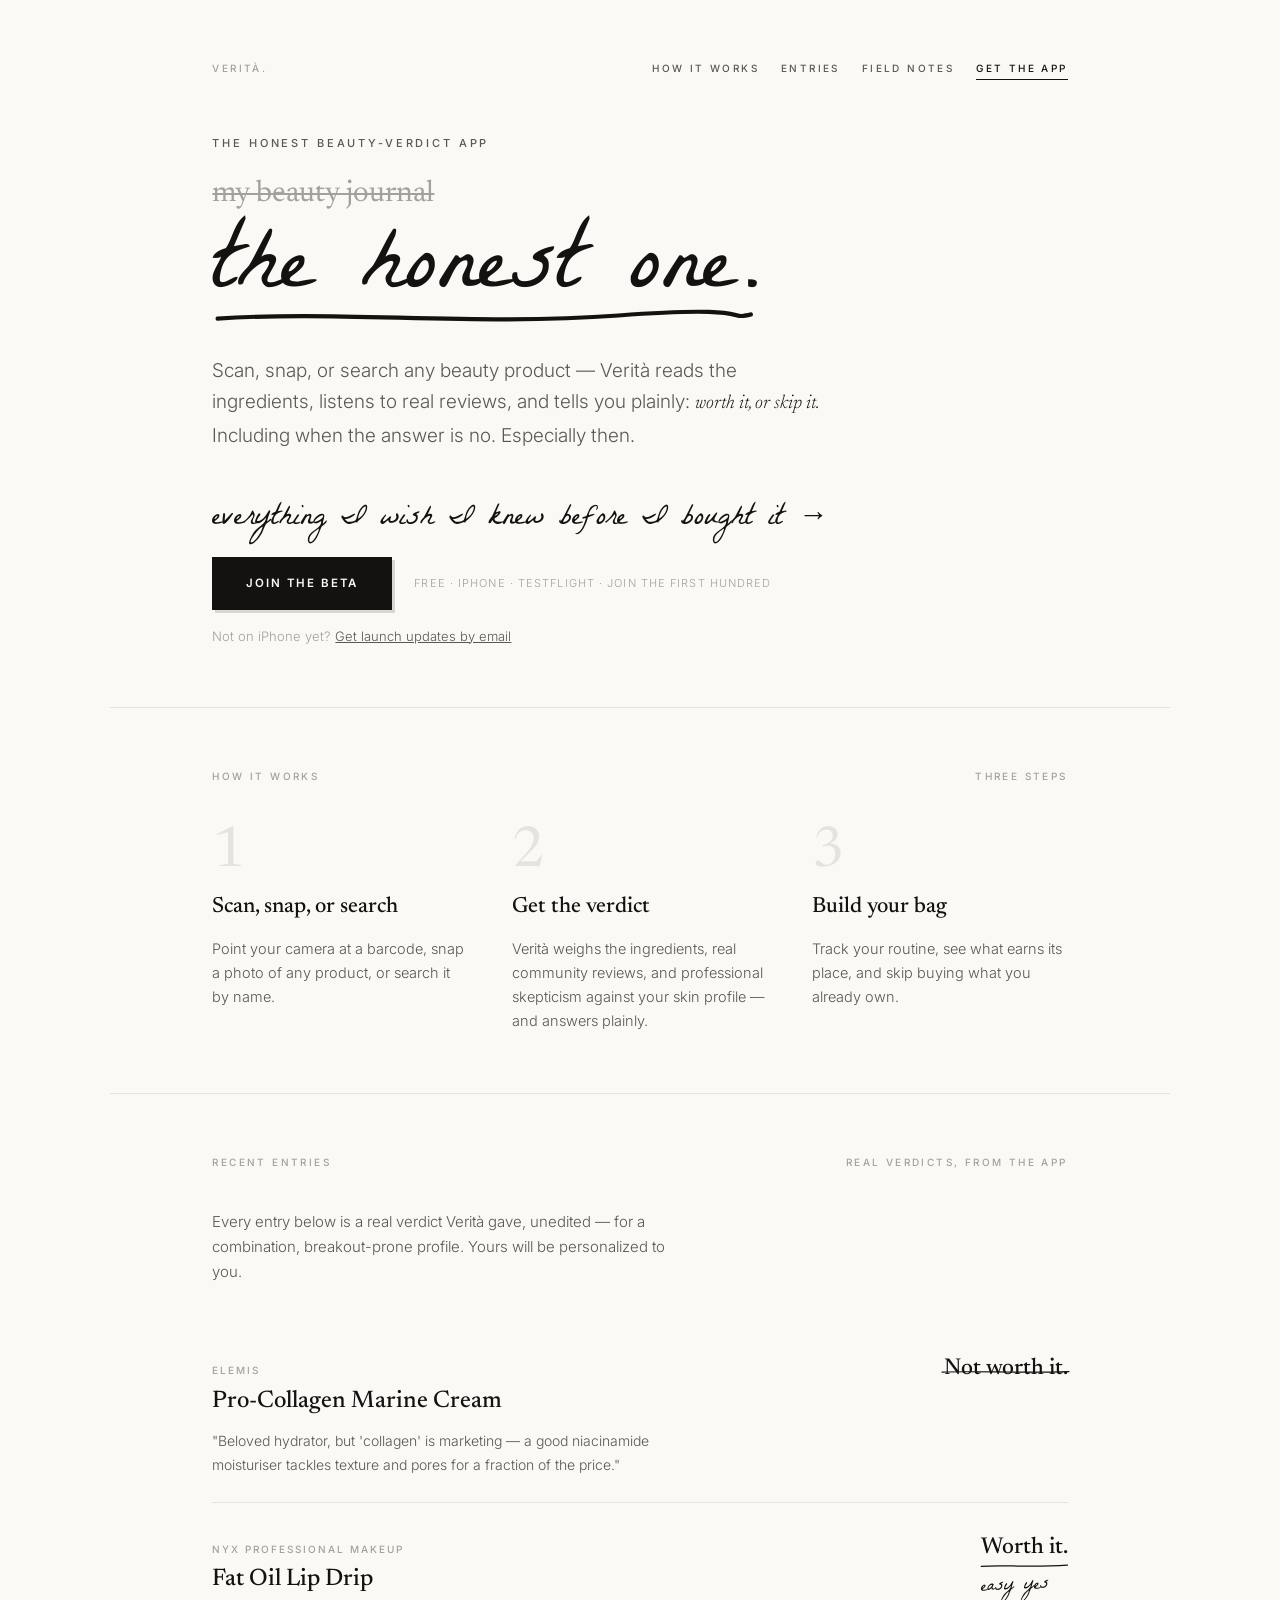
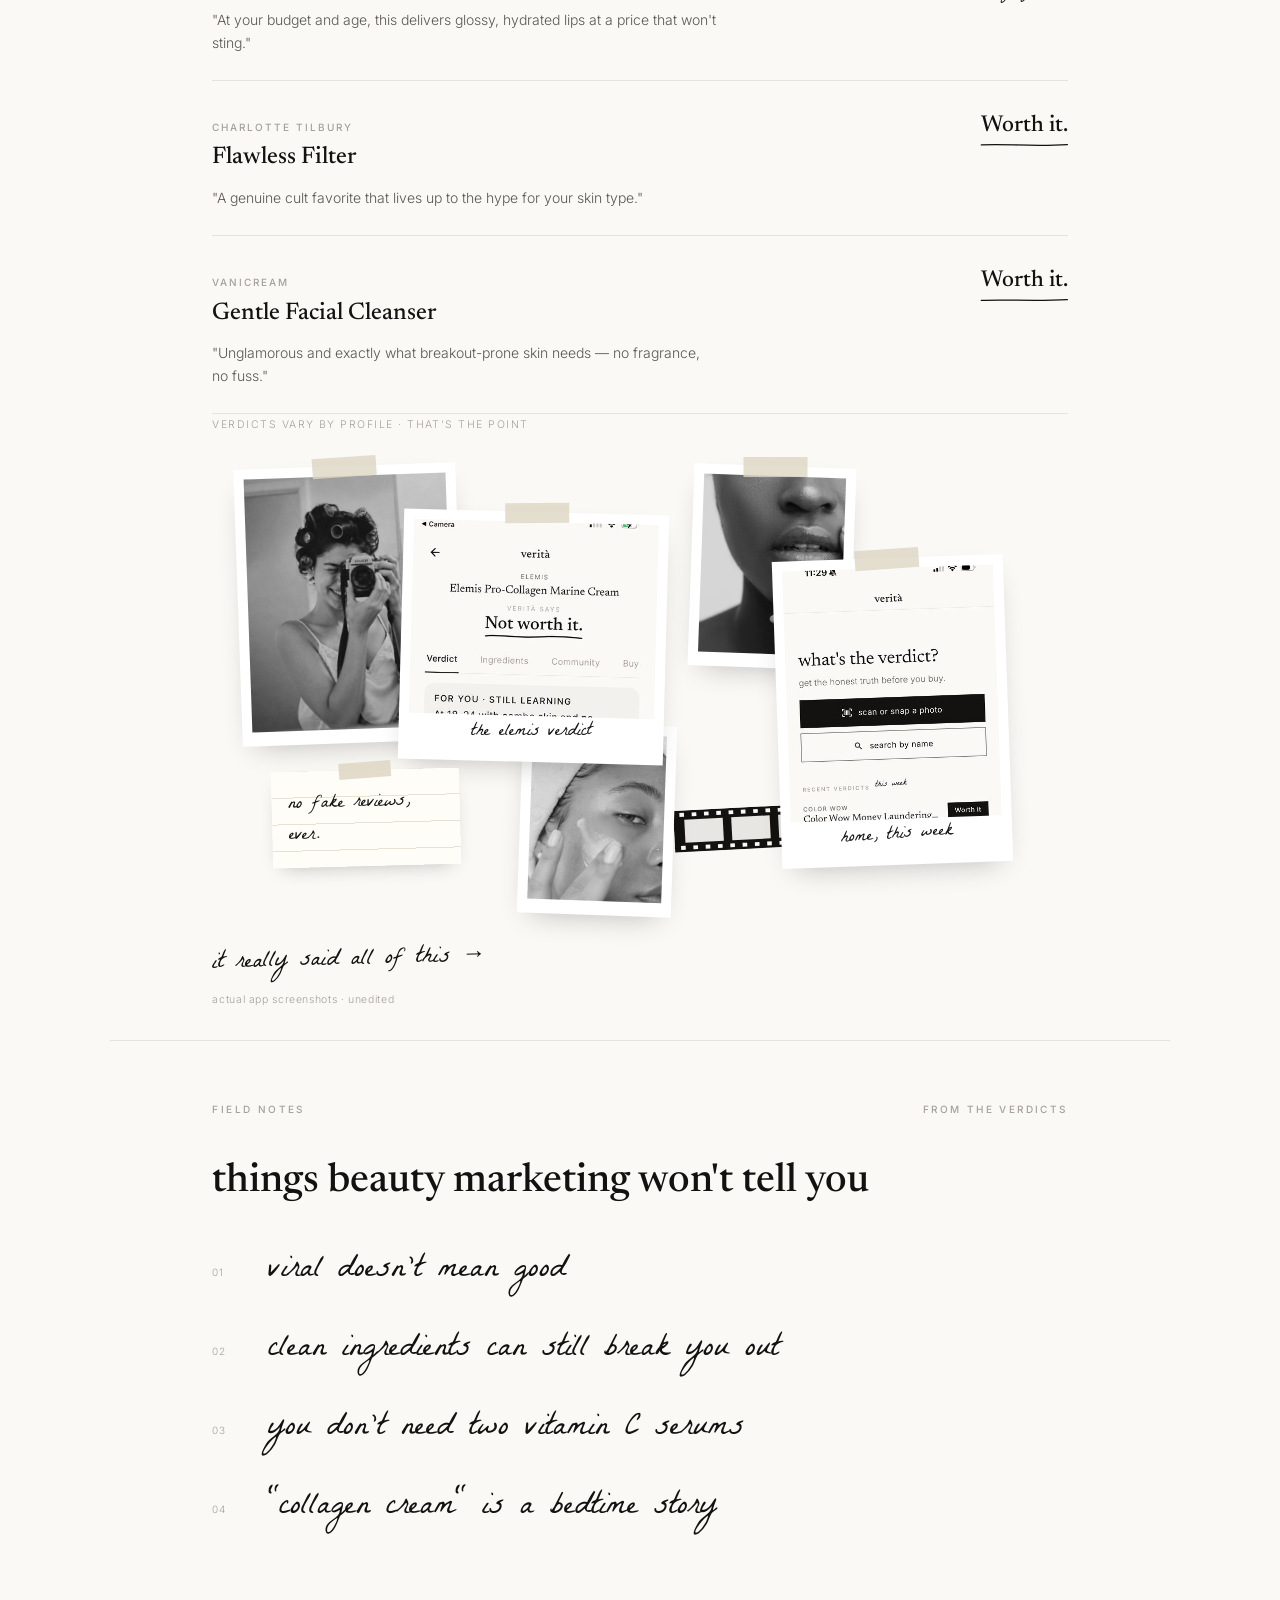
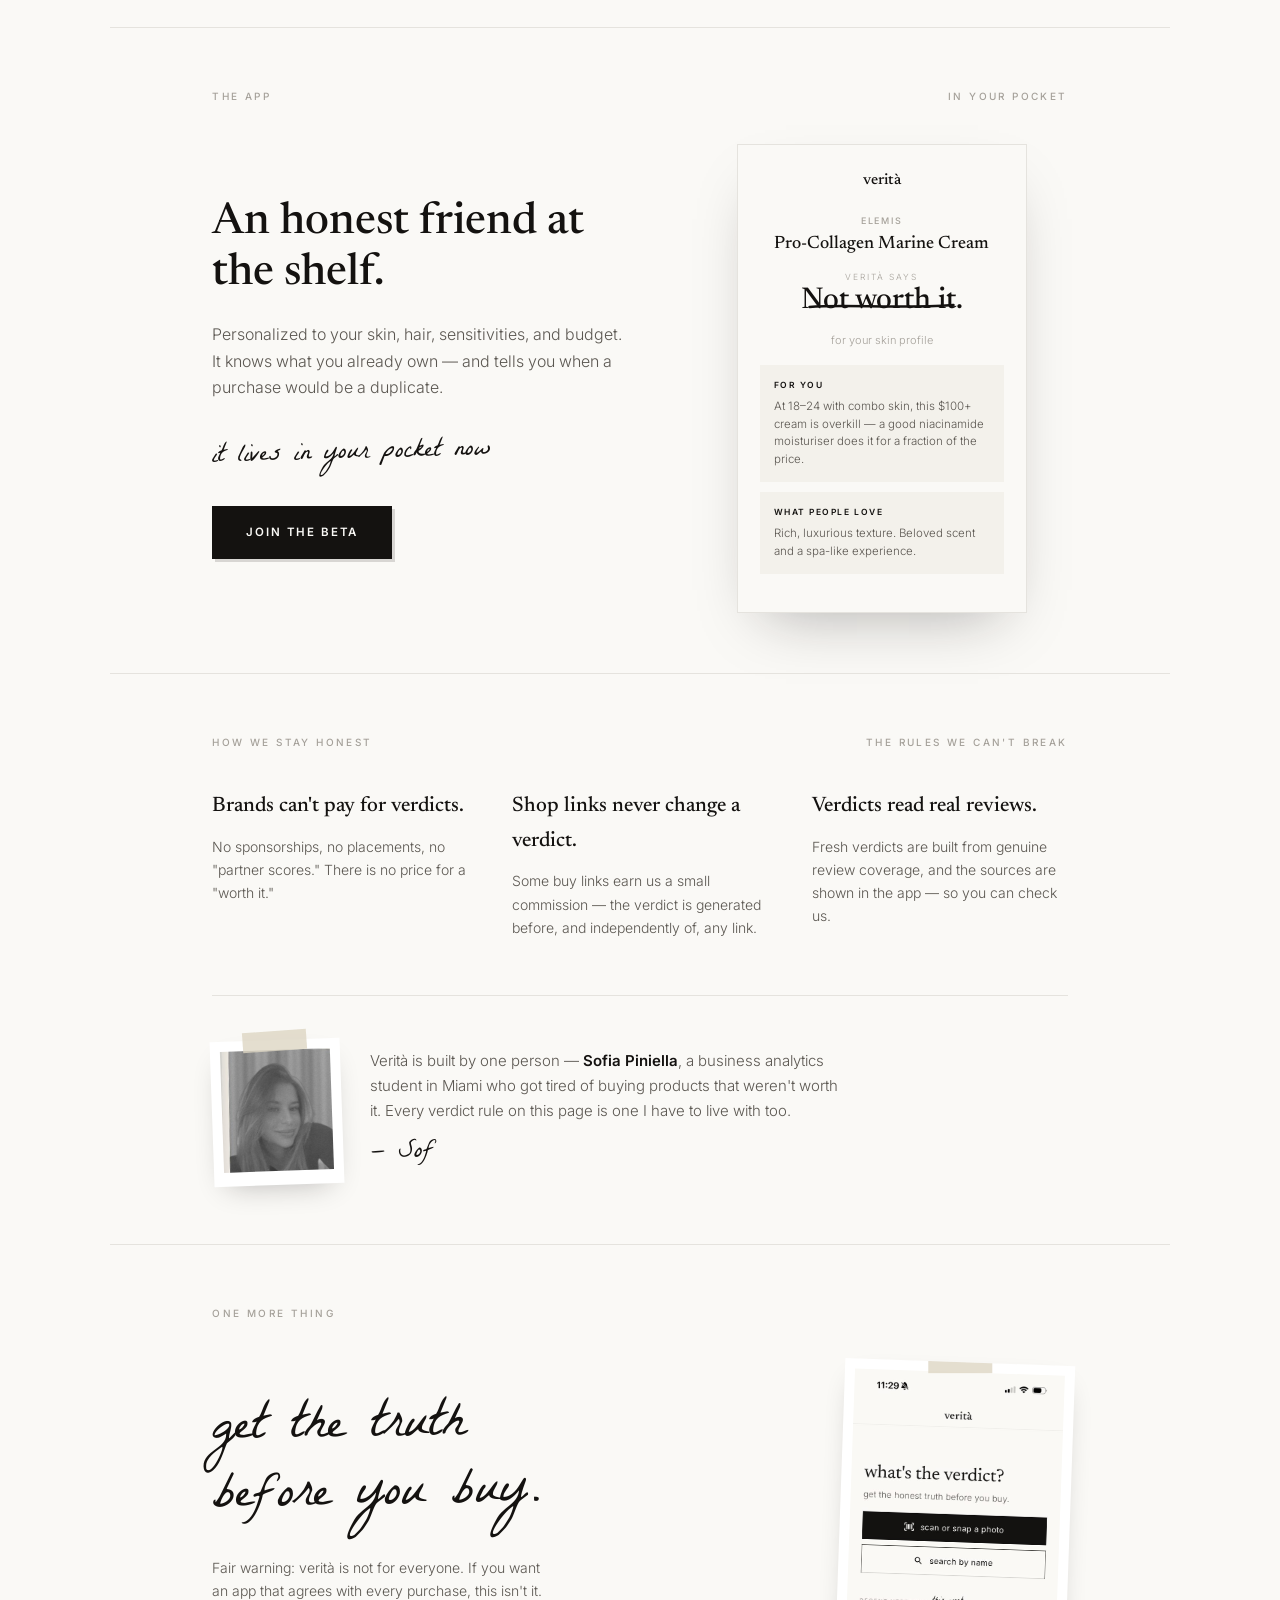
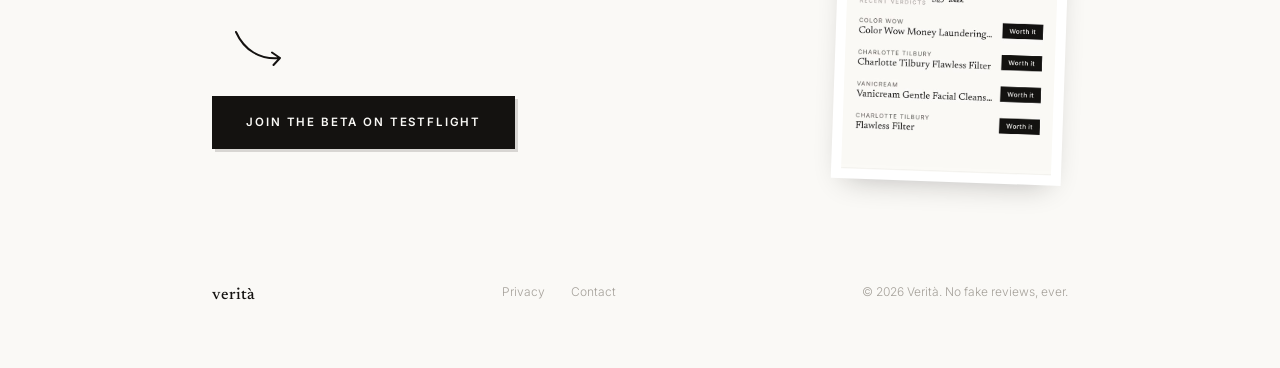
==== index.html @ bf7a2b72 "Rename verita-site-final.html to index.html" ====
<!DOCTYPE html>
<html lang="en">
<head>
<meta charset="UTF-8">
<meta name="viewport" content="width=device-width, initial-scale=1.0">
<title>verità — the honest verdict on beauty</title>
<meta name="description" content="Scan, snap, or search any beauty product — Verità tells you if it's actually worth it, for your skin. Free beta on iPhone via TestFlight.">
<meta property="og:title" content="verità — the honest verdict on beauty">
<meta property="og:description" content="Scan any beauty product. Get an honest verdict for your skin — including no. Free beta on iPhone.">
<meta property="og:type" content="website">
<meta property="og:url" content="https://askverita.com/">
<meta property="og:image" content="https://askverita.com/og.png">
<meta name="twitter:card" content="summary_large_image">
<meta name="twitter:title" content="verità — the honest verdict on beauty">
<meta name="twitter:description" content="Scan any beauty product. Get an honest verdict for your skin — including no.">
<meta name="twitter:image" content="https://askverita.com/og.png">
<script type="application/ld+json">
{"@context":"https://schema.org","@type":"SoftwareApplication","name":"Verità","applicationCategory":"LifestyleApplication","operatingSystem":"iOS","description":"Scan, snap, or search any beauty product — Verità gives an honest, personalized verdict: worth it, or skip it.","url":"https://askverita.com","author":{"@type":"Person","name":"Sofia Piniella"},"offers":{"@type":"Offer","price":"0","priceCurrency":"USD"}}
</script>
<link rel="canonical" href="https://askverita.com/">
<link rel="preconnect" href="https://fonts.googleapis.com">
<link rel="preconnect" href="https://fonts.gstatic.com" crossorigin>
<link href="https://fonts.googleapis.com/css2?family=Newsreader:opsz,wght@6..72,400;6..72,500;6..72,600&family=Inter:wght@300;400;500;600&family=La+Belle+Aurore&display=swap" rel="stylesheet">
<style>
  :root{
    --paper:#FAF9F6; --paper-deep:#F3F1EB;
    --ink:#141210; --soft:#5B5751; --muted:#A5A19A; --line:#E5E3DE;
  }
  *{margin:0;padding:0;box-sizing:border-box;}
  html{scroll-behavior:smooth;}
  body{font-family:'Inter',sans-serif;font-weight:300;color:var(--soft);background:var(--paper);line-height:1.65;font-size:16px;-webkit-font-smoothing:antialiased;}
  a{color:inherit;}
  a:focus-visible{outline:2px solid var(--ink);outline-offset:3px;}
  .serif{font-family:'Newsreader',serif;font-weight:500;}
  .hand{font-family:'La Belle Aurore',cursive;color:var(--ink);}

  /* each section is a "page" */
  .page{max-width:1060px;margin:0 auto;padding:60px 8vw;position:relative;border-top:1px solid var(--line);}
  .page:first-child{border-top:none;}
  .page-label{display:flex;justify-content:space-between;align-items:baseline;font-size:10px;letter-spacing:.24em;text-transform:uppercase;color:var(--muted);font-weight:500;margin-bottom:40px;}

  .btn{display:inline-block;background:var(--ink);color:var(--paper);padding:17px 34px;font-size:11.5px;font-weight:600;letter-spacing:.16em;text-transform:uppercase;text-decoration:none;box-shadow:3px 3px 0 rgba(20,18,16,.15);transition:transform .15s, box-shadow .15s;}
  .btn:hover{transform:translate(-1px,-1px);box-shadow:4px 4px 0 rgba(20,18,16,.2);}

  /* hand-drawn strokes */
  .uwrap{position:relative;display:inline-block;}
  .uwrap svg{position:absolute;left:-1%;bottom:-.08em;width:102%;height:.22em;overflow:visible;}
  .uwrap path{stroke:var(--ink);fill:none;stroke-linecap:round;}
  .draw path{stroke-dasharray:900;stroke-dashoffset:900;animation:draw .7s ease .5s forwards;}
  @keyframes draw{to{stroke-dashoffset:0;}}
  @media(prefers-reduced-motion:reduce){.draw path{animation:none;stroke-dashoffset:0;} html{scroll-behavior:auto;}}
  .strike{position:relative;display:inline-block;}
  .strike svg{position:absolute;left:-2%;top:52%;width:104%;height:.18em;overflow:visible;}
  .strike path{stroke:var(--ink);fill:none;stroke-linecap:round;}

  /* film photo slots */
  .photo{background:#fff;padding:10px 10px 14px;box-shadow:0 12px 30px -14px rgba(20,18,16,.3);display:inline-block;transform:rotate(-1.5deg);position:relative;}
  .photo.r{transform:rotate(1.2deg);}
  .photo::before{content:"";position:absolute;top:-9px;left:50%;transform:translateX(-50%) rotate(-2deg);width:64px;height:20px;background:rgba(222,214,196,.8);}
  .photo .ph{background:var(--paper-deep);display:flex;align-items:center;justify-content:center;color:var(--muted);font-size:10px;letter-spacing:.16em;text-transform:uppercase;text-align:center;line-height:1.8;}
  /* Swap: replace each .ph div with <img> of your film photo, same dimensions, filter:grayscale(1) contrast(.92) brightness(.95) */

  /* ─── COVER ─── */
  .cover .masthead{display:flex;justify-content:space-between;align-items:baseline;font-size:10px;letter-spacing:.24em;text-transform:uppercase;color:var(--muted);font-weight:500;margin-bottom:54px;}
  .topnav{display:flex;gap:22px;}
  .topnav a{text-decoration:none;color:var(--soft);}
  .topnav a.navget{color:var(--ink);border-bottom:1px solid var(--ink);padding-bottom:2px;}
  .kicker{font-size:11px;letter-spacing:.26em;color:var(--soft);font-weight:500;margin-bottom:18px;}
  .crossed{font-family:'Newsreader',serif;font-weight:400;font-size:clamp(22px,2.6vw,30px);color:var(--muted);text-decoration:line-through;text-decoration-thickness:2px;margin-bottom:6px;}
  .cover h1{font-size:clamp(52px,8vw,96px);line-height:1;color:var(--ink);margin-bottom:34px;}
  .cover-hand{display:block;font-size:clamp(46px,7vw,84px);line-height:1.15;margin-bottom:34px;font-weight:400;}
  .cover .sub{font-size:clamp(16px,1.6vw,19px);max-width:52ch;color:var(--soft);margin-bottom:44px;}
  .cover .sub em{font-family:'Newsreader',serif;font-style:italic;color:var(--ink);}
  .cover-note{margin:40px 0 12px;font-size:clamp(24px,2.6vw,30px);}
  .cover-cta{display:flex;align-items:center;gap:22px;flex-wrap:wrap;margin-top:10px;}
  .alt-cta{font-size:13px;color:var(--muted);margin-top:16px;}
  .alt-cta a{color:var(--soft);}
  .cover-cta .tiny{font-size:11px;letter-spacing:.1em;text-transform:uppercase;color:var(--muted);}

  /* ─── HOW ─── */
  .how-grid{display:grid;grid-template-columns:1fr 1fr 1fr;gap:44px;}
  .how-step .num{font-family:'Newsreader',serif;font-weight:400;font-size:56px;color:var(--line);line-height:1;margin-bottom:8px;}
  .how-step h3{font-family:'Newsreader',serif;font-weight:500;font-size:22px;color:var(--ink);margin-bottom:12px;}
  .how-step p{font-size:14.5px;}

  /* ─── ENTRIES ─── */
  .entries-intro{font-size:15px;max-width:54ch;margin-bottom:40px;}
  .entry{display:grid;grid-template-columns:1fr auto;gap:24px;align-items:baseline;padding:26px 0;border-bottom:1px solid var(--line);}
  .entry:first-of-type{border-top:1.5px solid var(--ink);}
  .e-brand{font-size:10px;letter-spacing:.2em;text-transform:uppercase;color:var(--muted);font-weight:500;margin-bottom:3px;}
  .e-prod{font-family:'Newsreader',serif;font-weight:500;font-size:clamp(19px,2.2vw,24px);color:var(--ink);margin-bottom:8px;}
  .e-why{font-size:14px;max-width:56ch;}
  .e-v{font-family:'Newsreader',serif;font-weight:500;font-size:clamp(19px,2vw,23px);white-space:nowrap;color:var(--ink);}
  .entry-note{margin-top:34px;font-size:24px;transform:rotate(-1.5deg);display:inline-block;}
  .e-context{font-size:10.5px;letter-spacing:.14em;text-transform:uppercase;color:var(--muted);margin-top:2px;}

  .scrap{position:relative;width:100%;aspect-ratio:10/5.4;margin-top:32px;}
  .scrap-item{position:absolute;}
  .scrap-item img{width:100%;display:block;}
  .scrap .cap{font-family:'La Belle Aurore',cursive;font-size:clamp(11px,1.8vw,18px);color:var(--ink);text-align:center;margin-top:2px;transform:rotate(-2deg);}
  .papernote{background:repeating-linear-gradient(#FFFDF8 0 1.6em, #E8E2D4 1.6em calc(1.6em + 1px));padding:1.2em 1em 1em;box-shadow:0 8px 20px -10px rgba(20,18,16,.3);line-height:1.6em;}
  .papernote::before{content:"";position:absolute;top:-8px;left:50%;transform:translateX(-50%) rotate(-3deg);width:52px;height:16px;background:rgba(222,214,196,.85);}
  .papernote .hand{line-height:1.6em;display:block;}
  .scrap-note{position:absolute;font-size:clamp(14px,2.2vw,22px);transform:rotate(-2deg);white-space:nowrap;}
  .flow-strip{margin-top:36px;}
  .flow-strip .photo{box-shadow:0 6px 16px -8px rgba(20,18,16,.28);padding:7px 7px 9px;}
  .entry-photo-1{width:260px;transform:rotate(-3deg);margin-right:-48px;position:relative;z-index:3;}
  .entry-photo-2{width:205px;transform:rotate(4deg) translateY(40px);margin-right:-38px;position:relative;z-index:2;}
  .entry-photo-3{width:175px;transform:rotate(-2deg) translateY(10px);position:relative;z-index:1;}
  .flow-strip .photo::before{width:44px;height:16px;}
  .flow-strip .cap{font-family:'La Belle Aurore',cursive;font-size:18px;color:var(--ink);text-align:center;margin-top:2px;transform:rotate(-2deg);}
  .entry-photo-2 .cap{transform:rotate(2deg);}
  .entry-photo-3 .cap{transform:rotate(-1.5deg);}
  .entry-photo-1::before{transform:translateX(-50%) rotate(-4deg);}
  .entry-photo-2::before{transform:translateX(-50%) rotate(5deg);left:38%;}
  .entry-photo-3::before{transform:translateX(-50%) rotate(-3deg);left:62%;}
  .flow-note{display:block;font-size:22px;transform:rotate(-2deg);margin:8px 0 0 4px;}

  /* ─── RULES ─── */
  .rules h2{font-size:clamp(26px,3.4vw,40px);color:var(--ink);line-height:1.2;margin-bottom:44px;white-space:nowrap;}
  .rule{display:flex;gap:32px;align-items:baseline;margin-bottom:36px;}
  .rule .rn{font-size:10px;color:var(--muted);letter-spacing:.1em;flex-shrink:0;width:24px;}
  .rule .hand{font-size:clamp(24px,3vw,32px);line-height:1.35;}
  .rules-photo{position:absolute;right:8vw;bottom:70px;}
  .rules-photo .ph{width:180px;height:130px;}

  /* ─── POCKET ─── */
  .pocket-grid{display:grid;grid-template-columns:1fr .9fr;gap:70px;align-items:center;}
  .pocket h2{font-size:clamp(30px,4vw,44px);color:var(--ink);line-height:1.15;margin-bottom:22px;}
  .pocket p{font-size:16px;max-width:44ch;margin-bottom:18px;}
  .pocket-note{font-size:26px;display:inline-block;transform:rotate(-1.5deg);margin:14px 0 30px;}
  .mini{width:100%;max-width:290px;margin:0 auto;background:var(--paper);border:1px solid var(--line);box-shadow:0 26px 60px -28px rgba(20,18,16,.35);padding:24px 22px 28px;}
  .mini .m-wm{font-family:'Newsreader',serif;font-weight:500;font-size:15px;color:var(--ink);text-align:center;margin-bottom:20px;}
  .mini .m-brand{font-size:9px;letter-spacing:.2em;text-transform:uppercase;color:var(--muted);text-align:center;font-weight:500;}
  .mini .m-prod{font-family:'Newsreader',serif;font-weight:500;font-size:18px;color:var(--ink);text-align:center;line-height:1.3;margin:4px 0 14px;}
  .mini .m-says{font-size:8.5px;letter-spacing:.24em;text-transform:uppercase;color:var(--muted);text-align:center;}
  .mini .m-v{font-family:'Newsreader',serif;font-weight:500;font-size:30px;color:var(--ink);text-align:center;line-height:1.15;margin-bottom:4px;}
  .mini .m-for{font-size:11px;color:var(--muted);text-align:center;margin:8px 0 16px;}
  .mini .m-box{background:var(--paper-deep);padding:13px 14px;margin-bottom:10px;}
  .mini .m-label{font-size:8.5px;letter-spacing:.18em;text-transform:uppercase;color:var(--ink);font-weight:600;margin-bottom:6px;}
  .mini .m-box p{font-size:11.5px;line-height:1.55;color:var(--soft);}

  /* ─── CLOSE ─── */
  .close{text-align:left;}
  .close-grid{display:grid;grid-template-columns:1fr .8fr;gap:60px;align-items:center;}
  .close-photo{width:100%;max-width:230px;max-height:420px;overflow:hidden;justify-self:end;}
  .close-photo img{object-fit:cover;object-position:top;height:400px;}
  .founder{display:flex;gap:28px;align-items:center;margin-top:56px;padding-top:44px;border-top:1px solid var(--line);}
  .f-note{font-size:15px;max-width:52ch;}
  .f-note strong{color:var(--ink);font-weight:600;}
  .ind-grid{display:grid;grid-template-columns:1fr 1fr 1fr;gap:44px;}
  .ind-item h3{font-family:'Newsreader',serif;font-weight:500;font-size:21px;color:var(--ink);margin-bottom:10px;}
  .ind-item p{font-size:14px;}
  .notfor{font-size:14px;max-width:38ch;margin:-10px 0 24px;}
  .close .hand{font-size:clamp(34px,5vw,52px);display:inline-block;transform:rotate(-1deg);margin-bottom:36px;line-height:1.3;}
  .close .arrow{width:70px;height:44px;display:block;margin:6px 0 26px 14px;}
  .close .arrow path{stroke:var(--ink);stroke-width:2;fill:none;stroke-linecap:round;stroke-linejoin:round;}
  footer{max-width:1060px;margin:0 auto;padding:40px 8vw 60px;display:flex;justify-content:space-between;flex-wrap:wrap;gap:16px;font-size:12px;color:var(--muted);}
  footer .fb{font-family:'Newsreader',serif;font-weight:500;font-size:16px;color:var(--ink);text-decoration:none;}
  footer nav{display:flex;gap:26px;}
  footer nav a{text-decoration:none;}

  @media(max-width:860px){
    .page{padding:44px 7vw;}
    .how-grid{grid-template-columns:1fr;gap:40px;}
    .pocket-grid{grid-template-columns:1fr;gap:48px;}
    .close-grid{grid-template-columns:1.15fr .85fr;gap:16px;align-items:center;}
    .close-photo{justify-self:end;max-width:150px;max-height:none;margin-top:0;}
    .close-photo img{height:auto;object-fit:contain;}
    .founder{display:flex;gap:28px;align-items:center;margin-top:56px;padding-top:44px;border-top:1px solid var(--line);}
  .f-note{font-size:15px;max-width:52ch;}
  .f-note strong{color:var(--ink);font-weight:600;}
  .ind-grid{display:grid;grid-template-columns:1fr 1fr 1fr;gap:44px;}
  .ind-item h3{font-family:'Newsreader',serif;font-weight:500;font-size:21px;color:var(--ink);margin-bottom:10px;}
  .ind-item p{font-size:14px;}
  .notfor{font-size:14px;max-width:38ch;margin:-10px 0 24px;}
  .close .hand{font-size:clamp(24px,6.5vw,34px);}
    .close .btn{padding:14px 18px;font-size:10px;}
    .entry{grid-template-columns:1fr;gap:8px;}
    .rules-photo{position:static;margin-top:40px;}
    .cover .masthead{margin-bottom:56px;}
    .rules h2{white-space:normal;font-size:clamp(24px,7vw,32px);}
    .topnav{gap:14px;}
    .topnav a:not(.navget){display:none;}
    .ind-grid{grid-template-columns:1fr;gap:28px;}
    .founder{flex-direction:row;align-items:flex-start;}
  }

  @media(max-width:480px){
    .entry-photo-1{width:140px;margin-right:-28px;}
    .entry-photo-2{width:112px;transform:rotate(4deg) translateY(22px);margin-right:-22px;}
    .entry-photo-3{width:98px;transform:rotate(-2deg) translateY(6px);}
    .page-label{flex-direction:column;align-items:flex-start;gap:4px;}
    .scrap-note{left:40% !important;font-size:12px;}
    .scrap{aspect-ratio:10/6;}
    .scrap-item.m-hide{display:none;}
  }
</style>
</head>
<body>

<!-- ═══ PAGE 1 · COVER ═══ -->
<section class="page cover">
  <div class="masthead"><span>verità.</span><nav class="topnav"><a href="#how">how it works</a><a href="#entries">entries</a><a href="#rules">field notes</a><a href="#get" class="navget">get the app</a></nav></div>
  <div class="kicker">THE HONEST BEAUTY-VERDICT APP</div>
  <div class="crossed">my beauty journal</div>
  <h1 class="hand cover-hand"><span class="uwrap draw">the honest one.<svg viewBox="0 0 620 20" preserveAspectRatio="none" style="left:0;bottom:-.06em;width:100%;"><path d="M6 12 C 140 4, 300 19, 460 9 S 580 14, 610 8" stroke-width="4"/></svg></span></h1>
  <p class="sub">Scan, snap, or search any beauty product — Verità reads the ingredients, listens to real reviews, and tells you plainly: <em>worth it, or skip it.</em> Including when the answer is no. Especially then.</p>
  <div class="cover-note hand">everything I wish I knew before I bought it →</div>
  <div class="cover-cta">
    <a class="btn" href="https://testflight.apple.com/join/ReC68vTJ">Join the beta</a>
    <span class="tiny">Free · iPhone · TestFlight · join the first hundred</span>
  </div>
  <div class="alt-cta">Not on iPhone yet? <a href="mailto:hello@askverita.com?subject=Keep%20me%20posted%20on%20ver%C3%A0">Get launch updates by email</a>
  </div>
</section>

<!-- ═══ PAGE 2 · HOW ═══ -->
<section class="page" id="how">
  <div class="page-label"><span>How it works</span><span>three steps</span></div>
  <div class="how-grid">
    <div class="how-step">
      <div class="num">1</div>
      <h3>Scan, snap, or search</h3>
      <p>Point your camera at a barcode, snap a photo of any product, or search it by name.</p>
    </div>
    <div class="how-step">
      <div class="num">2</div>
      <h3>Get the verdict</h3>
      <p>Verità weighs the ingredients, real community reviews, and professional skepticism against your skin profile — and answers plainly.</p>
    </div>
    <div class="how-step">
      <div class="num">3</div>
      <h3>Build your bag</h3>
      <p>Track your routine, see what earns its place, and skip buying what you already own.</p>
    </div>
  </div>
</section>

<!-- ═══ PAGE 3 · ENTRIES ═══ -->
<section class="page" id="entries" style="padding-bottom:32px;">
  <div class="page-label"><span>Recent entries</span><span>real verdicts, from the app</span></div>
  <p class="entries-intro">Every entry below is a real verdict Verità gave, unedited — for a combination, breakout-prone profile. Yours will be personalized to you.</p>

  <div class="entry">
    <div>
      <div class="e-brand">Elemis</div>
      <div class="e-prod">Pro-Collagen Marine Cream</div>
      <p class="e-why">"Beloved hydrator, but 'collagen' is marketing — a good niacinamide moisturiser tackles texture and pores for a fraction of the price."</p>
    </div>
    <div><span class="e-v strike">Not worth it.<svg viewBox="0 0 200 10" preserveAspectRatio="none"><path d="M2 5 C 60 2, 120 8, 198 4" stroke-width="3"/></svg></span></div>
  </div>

  <div class="entry">
    <div>
      <div class="e-brand">NYX Professional Makeup</div>
      <div class="e-prod">Fat Oil Lip Drip</div>
      <p class="e-why">"At your budget and age, this delivers glossy, hydrated lips at a price that won't sting."</p>
    </div>
    <div>
      <span class="e-v uwrap">Worth it.<svg viewBox="0 0 200 12" preserveAspectRatio="none"><path d="M3 8 C 50 4, 110 11, 197 5" stroke-width="3"/></svg></span>
      <div class="hand" style="font-size:19px;transform:rotate(-2deg);margin-top:4px;">easy yes</div>
    </div>
  </div>

  <div class="entry">
    <div>
      <div class="e-brand">Charlotte Tilbury</div>
      <div class="e-prod">Flawless Filter</div>
      <p class="e-why">"A genuine cult favorite that lives up to the hype for your skin type."</p>
    </div>
    <div><span class="e-v uwrap">Worth it.<svg viewBox="0 0 200 12" preserveAspectRatio="none"><path d="M3 7 C 55 3, 115 12, 197 6" stroke-width="3"/></svg></span></div>
  </div>

  <div class="entry">
    <div>
      <div class="e-brand">Vanicream</div>
      <div class="e-prod">Gentle Facial Cleanser</div>
      <p class="e-why">"Unglamorous and exactly what breakout-prone skin needs — no fragrance, no fuss."</p>
    </div>
    <div><span class="e-v uwrap">Worth it.<svg viewBox="0 0 200 12" preserveAspectRatio="none"><path d="M3 8 C 60 5, 120 11, 197 6" stroke-width="3"/></svg></span></div>
  </div>

  <div class="e-context">verdicts vary by profile · that's the point</div>

  <div class="scrap">
    <div class="scrap-item photo" style="left:3%;top:0%;width:26%;transform:rotate(-2deg);z-index:2;">
      <img src="[data-uri]" alt="Girl in curlers photographing herself in the bathroom mirror, black and white.">
    </div>
    <div class="scrap-item photo" style="left:22%;top:10%;width:31%;transform:rotate(1.5deg);z-index:3;">
      <img src="[data-uri]" alt="Real Verità verdict: Elemis Pro-Collagen, Not worth it.">
      <div class="cap">the elemis verdict</div>
    </div>
    <div class="scrap-item papernote" style="left:7%;top:66%;width:22%;transform:rotate(-1.5deg);z-index:4;">
      <span class="hand" style="font-size:clamp(12px,1.9vw,19px);">no fake reviews,<br>ever.</span>
    </div>
    <div class="scrap-item photo" style="left:36%;top:56%;width:18%;transform:rotate(2deg);z-index:2;">
      <img src="[data-uri]" alt="Applying moisturizer, close crop.">
    </div>
    <div class="scrap-item photo m-hide" style="left:56%;top:0%;width:19%;transform:rotate(2deg);z-index:1;">
      <img src="[data-uri]" alt="Close-up of glossy lips, muted tones.">
    </div>
    <div class="scrap-item photo" style="left:66%;top:20%;width:27%;transform:rotate(-2deg);z-index:3;">
      <img src="[data-uri]" alt="Real Verità home screen with recent verdicts.">
      <div class="cap">home, this week</div>
    </div>
    <svg class="scrap-item filmstrip m-hide" style="left:54%;top:74%;width:18%;transform:rotate(-3deg);z-index:1;" viewBox="0 0 200 54">
      <rect width="200" height="54" fill="#141210"/>
      <rect x="14" y="12" width="50" height="30" fill="#FAF9F6" opacity=".92"/>
      <rect x="75" y="12" width="50" height="30" fill="#FAF9F6" opacity=".92"/>
      <rect x="136" y="12" width="50" height="30" fill="#FAF9F6" opacity=".92"/>
      <g fill="#FAF9F6"><rect x="8" y="3" width="6" height="5"/><rect x="24" y="3" width="6" height="5"/><rect x="40" y="3" width="6" height="5"/><rect x="56" y="3" width="6" height="5"/><rect x="72" y="3" width="6" height="5"/><rect x="88" y="3" width="6" height="5"/><rect x="104" y="3" width="6" height="5"/><rect x="120" y="3" width="6" height="5"/><rect x="136" y="3" width="6" height="5"/><rect x="152" y="3" width="6" height="5"/><rect x="168" y="3" width="6" height="5"/><rect x="184" y="3" width="6" height="5"/><rect x="8" y="46" width="6" height="5"/><rect x="24" y="46" width="6" height="5"/><rect x="40" y="46" width="6" height="5"/><rect x="56" y="46" width="6" height="5"/><rect x="72" y="46" width="6" height="5"/><rect x="88" y="46" width="6" height="5"/><rect x="104" y="46" width="6" height="5"/><rect x="120" y="46" width="6" height="5"/><rect x="136" y="46" width="6" height="5"/><rect x="152" y="46" width="6" height="5"/><rect x="168" y="46" width="6" height="5"/><rect x="184" y="46" width="6" height="5"/></g>
    </svg>
  </div>
  <span class="entry-note hand" style="margin-top:14px;display:inline-block;">it really said all of this →</span>
  <p style="font-size:10.5px;color:var(--muted);letter-spacing:.06em;margin-top:10px;margin-bottom:0;">actual app screenshots · unedited</p>
</section>

<!-- ═══ PAGE 4 · RULES ═══ -->
<section class="page rules" id="rules">
  <div class="page-label"><span>Field notes</span><span>from the verdicts</span></div>
  <h2 class="serif">things beauty marketing won't tell you</h2>
  <div class="rule"><span class="rn">01</span><span class="hand">viral doesn't mean good</span></div>
  <div class="rule"><span class="rn">02</span><span class="hand">clean ingredients can still break you out</span></div>
  <div class="rule"><span class="rn">03</span><span class="hand">you don't need two vitamin C serums</span></div>
  <div class="rule"><span class="rn">04</span><span class="hand">"collagen cream" is a bedtime story</span></div>
</section>

<!-- ═══ PAGE 5 · POCKET ═══ -->
<section class="page">
  <div class="page-label"><span>The app</span><span>in your pocket</span></div>
  <div class="pocket-grid">
    <div class="pocket">
      <h2 class="serif">An honest friend at the shelf.</h2>
      <p>Personalized to your skin, hair, sensitivities, and budget. It knows what you already own — and tells you when a purchase would be a duplicate.</p>
      <span class="pocket-note hand">it lives in your pocket now</span><br>
      <a class="btn" href="https://testflight.apple.com/join/ReC68vTJ">Join the beta</a>
    </div>
    <div class="mini">
      <div class="m-wm">verità</div>
      <div class="m-brand">Elemis</div>
      <div class="m-prod">Pro-Collagen Marine Cream</div>
      <div class="m-says">verità says</div>
      <div class="m-v" style="position:relative;display:inline-block;width:100%;">Not worth it.
        <svg style="position:absolute;left:8%;top:50%;width:84%;height:10px;overflow:visible;" viewBox="0 0 150 10"><path d="M3 6 C 40 3, 90 8, 147 4" stroke="#141210" stroke-width="2.5" fill="none" stroke-linecap="round"/></svg>
      </div>
      <div class="m-for">for your skin profile</div>
      <div class="m-box">
        <div class="m-label">For you</div>
        <p>At 18–24 with combo skin, this $100+ cream is overkill — a good niacinamide moisturiser does it for a fraction of the price.</p>
      </div>
      <div class="m-box">
        <div class="m-label">What people love</div>
        <p>Rich, luxurious texture. Beloved scent and a spa-like experience.</p>
      </div>
    </div>
  </div>
</section>


<!-- ═══ PAGE 5B · INDEPENDENCE ═══ -->
<section class="page" id="honest">
  <div class="page-label"><span>How we stay honest</span><span>the rules we can't break</span></div>
  <div class="ind-grid">
    <div class="ind-item"><h3>Brands can't pay for verdicts.</h3><p>No sponsorships, no placements, no "partner scores." There is no price for a "worth it."</p></div>
    <div class="ind-item"><h3>Shop links never change a verdict.</h3><p>Some buy links earn us a small commission — the verdict is generated before, and independently of, any link.</p></div>
    <div class="ind-item"><h3>Verdicts read real reviews.</h3><p>Fresh verdicts are built from genuine review coverage, and the sources are shown in the app — so you can check us.</p></div>
  </div>
  <div class="founder">
    <div class="photo" style="width:130px;transform:rotate(-2deg);flex-shrink:0;"><img src="[data-uri]" alt="Sofia Piniella, founder of Verità, in a photo booth." style="width:100%;display:block;"></div>
    <div>
      <p class="f-note">Verità is built by one person — <strong>Sofia Piniella</strong>, a business analytics student in Miami who got tired of buying products that weren't worth it. Every verdict rule on this page is one I have to live with too.</p>
      <span class="hand" style="font-size:26px;display:inline-block;transform:rotate(-2deg);margin-top:8px;">— Sof</span>
    </div>
  </div>
</section>

<!-- ═══ PAGE 6 · CLOSE ═══ -->
<section class="page close" id="get">
  <div class="page-label"><span>One more thing</span><span>&nbsp;</span></div>
  <div class="close-grid">
    <div class="close-text">
      <span class="hand">get the truth<br>before you buy.</span>
      <p class="notfor">Fair warning: verità is not for everyone. If you want an app that agrees with every purchase, this isn't it.</p>
      <svg class="arrow" viewBox="0 0 70 44"><path d="M10 6 C 18 24, 34 34, 54 32 M 54 32 l -8 -5.5 M 54 32 l -6.5 7"/></svg>
      <a class="btn" href="https://testflight.apple.com/join/ReC68vTJ">Join the beta on TestFlight</a>
    </div>
    <div class="close-photo photo" style="transform:rotate(2deg);">
      <img src="[data-uri]" alt="Real Verità home screen with recent verdicts." style="width:100%;display:block;">
    </div>
  </div>
</section>

<footer>
  <a class="fb" href="#">verità</a>
  <nav>
    <a href="/privacy">Privacy</a>
    <a href="mailto:hello@askverita.com">Contact</a>
  </nav>
  <span>© 2026 Verità. No fake reviews, ever.</span>
</footer>

</body>
</html>
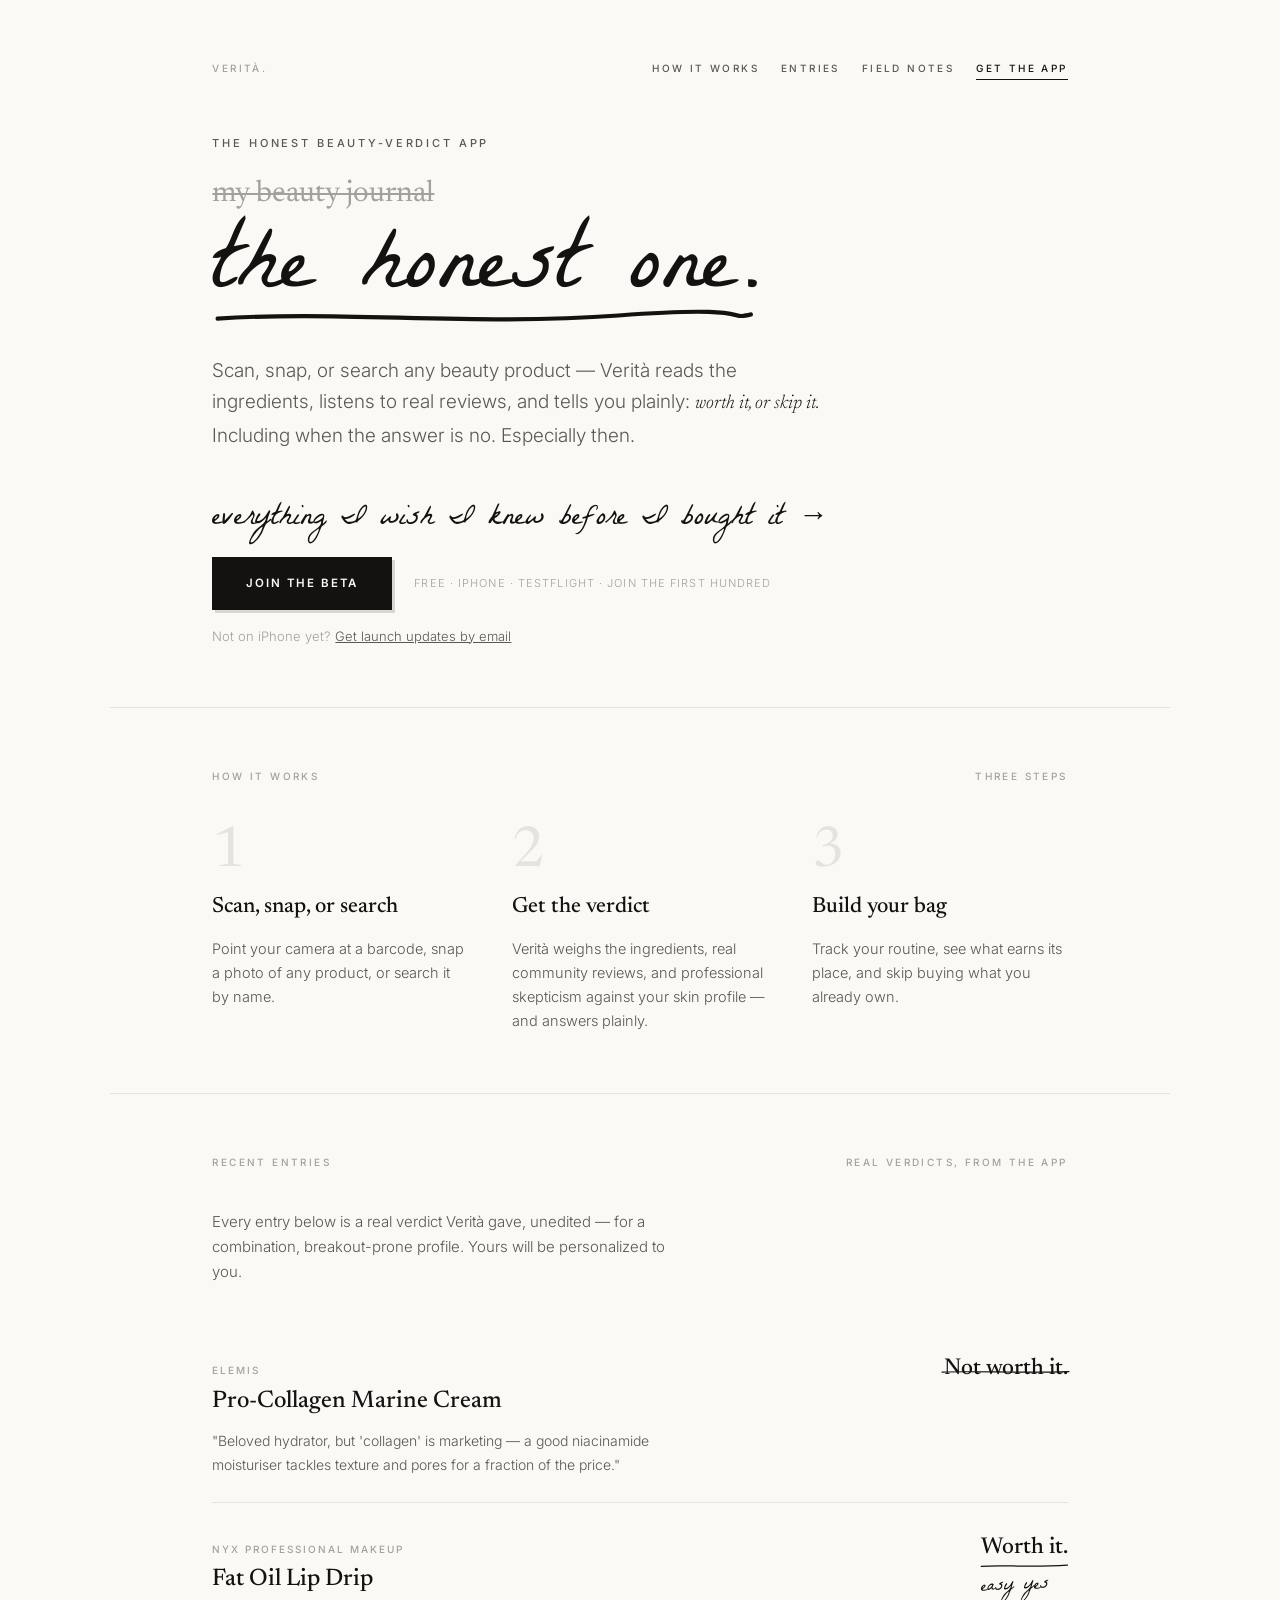
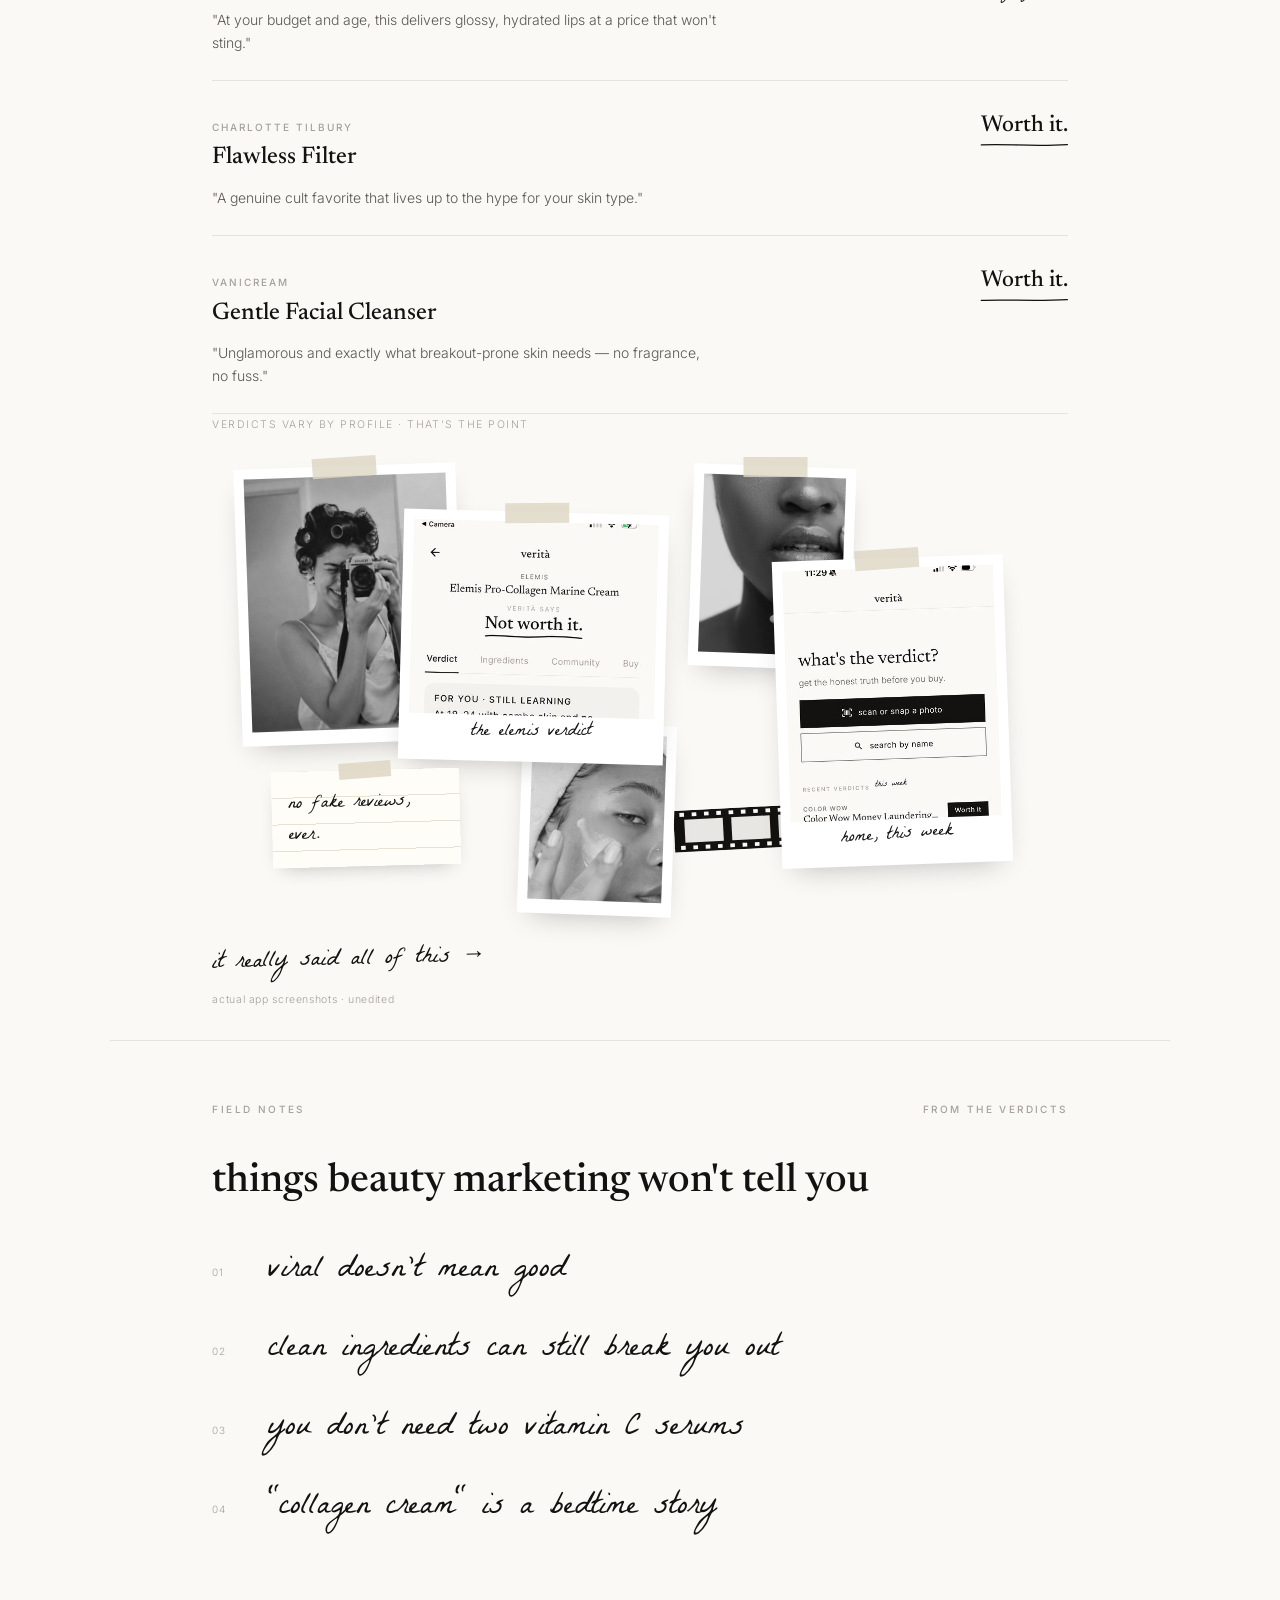
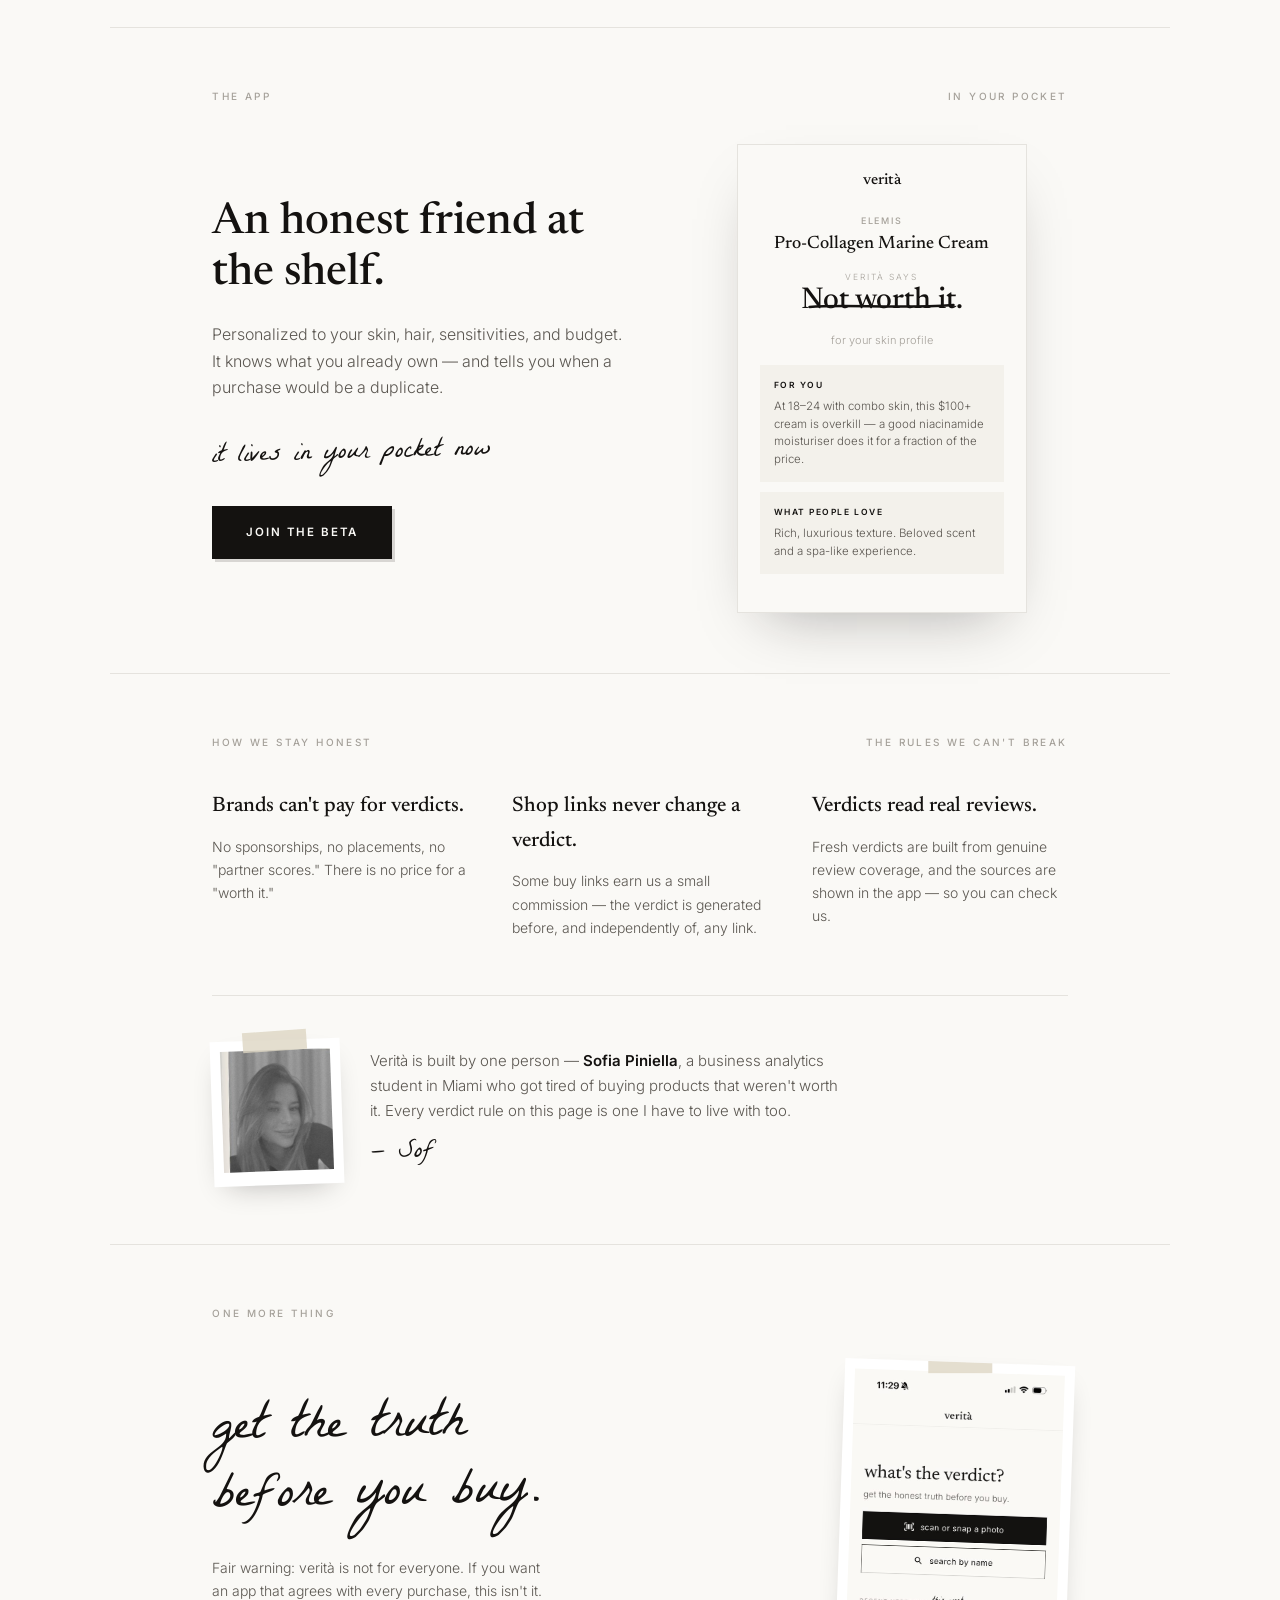
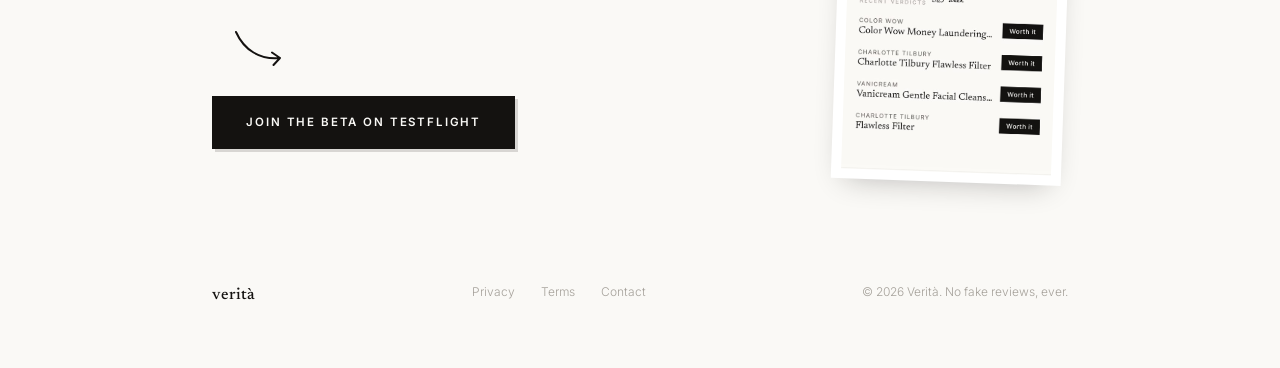
==== commit dbc1d451: "Rename verita-site-final.html to index.html" ====
--- a/index.html
+++ b/index.html
@@ -211,7 +211,10 @@
     <a class="btn" href="https://testflight.apple.com/join/ReC68vTJ">Join the beta</a>
     <span class="tiny">Free · iPhone · TestFlight · join the first hundred</span>
   </div>
-  <div class="alt-cta">Not on iPhone yet? <a href="mailto:hello@askverita.com?subject=Keep%20me%20posted%20on%20ver%C3%A0">Get launch updates by email</a>
+  <div class="alt-cta">Not on iPhone yet? <a href="#" id="waitlist-toggle">Get launch updates by email</a>
+  <div id="waitlist-form" hidden style="max-width:420px;margin-top:14px;">
+    <iframe data-tally-src="https://tally.so/embed/b5MbqE?alignLeft=1&hideTitle=1&transparentBackground=1" loading="lazy" width="100%" height="100" frameborder="0" marginheight="0" marginwidth="0" title="Get launch updates"></iframe>
+  </div>
   </div>
 </section>
 
@@ -395,10 +398,28 @@
   <a class="fb" href="#">verità</a>
   <nav>
     <a href="/privacy">Privacy</a>
-    <a href="mailto:hello@askverita.com">Contact</a>
+    <a href="/terms">Terms</a>
+    <a href="mailto:info@askverita.com">Contact</a>
   </nav>
   <span>© 2026 Verità. No fake reviews, ever.</span>
 </footer>
 
+<script>
+document.getElementById('waitlist-toggle').addEventListener('click', function(e){
+  e.preventDefault();
+  var box = document.getElementById('waitlist-form');
+  var show = box.hidden;
+  box.hidden = !show;
+  this.textContent = show ? 'Never mind' : 'Get launch updates by email';
+  if (show && !window.__tallyLoaded) {
+    window.__tallyLoaded = true;
+    var v = function(){ if (typeof Tally !== 'undefined') { Tally.loadEmbeds(); } else { document.querySelectorAll('iframe[data-tally-src]:not([src])').forEach(function(el){ el.src = el.dataset.tallySrc; }); } };
+    var s = document.createElement('script');
+    s.src = 'https://tally.so/widgets/embed.js';
+    s.onload = v; s.onerror = v;
+    document.body.appendChild(s);
+  }
+});
+</script>
 </body>
 </html>
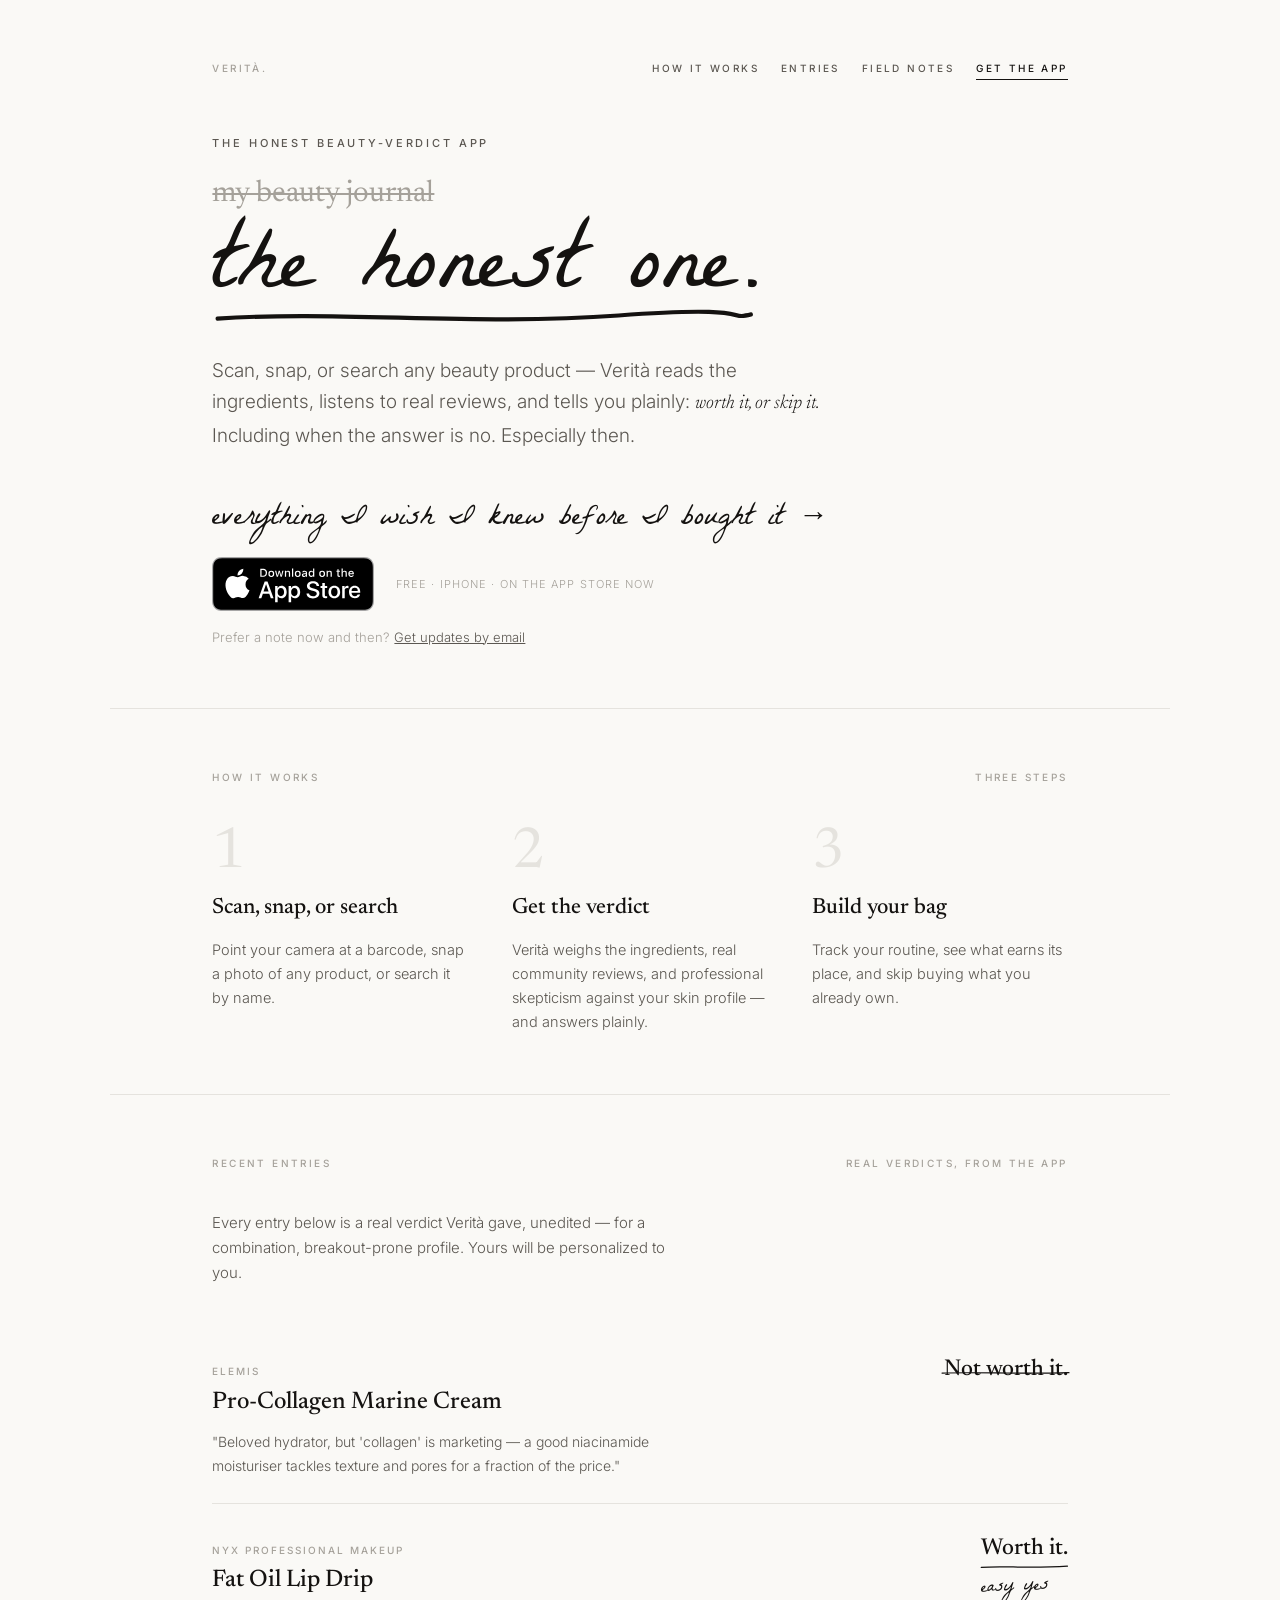
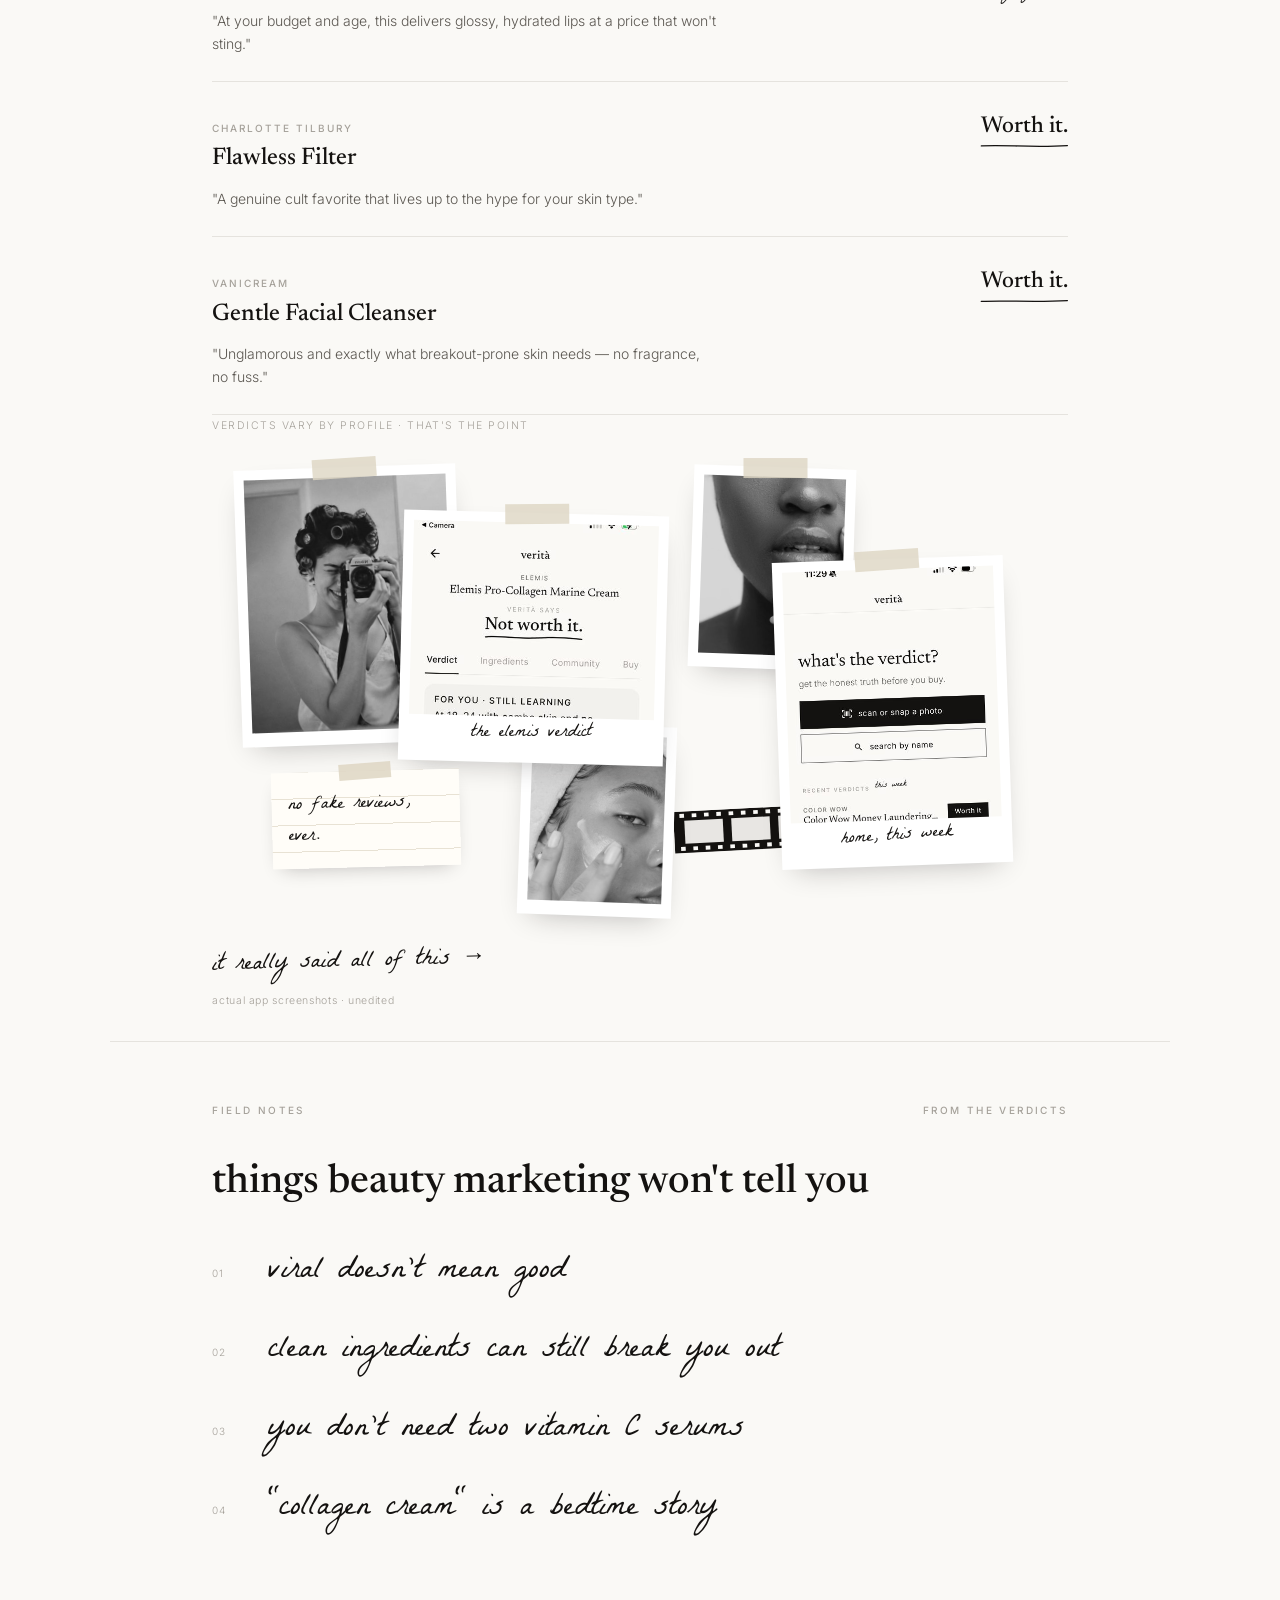
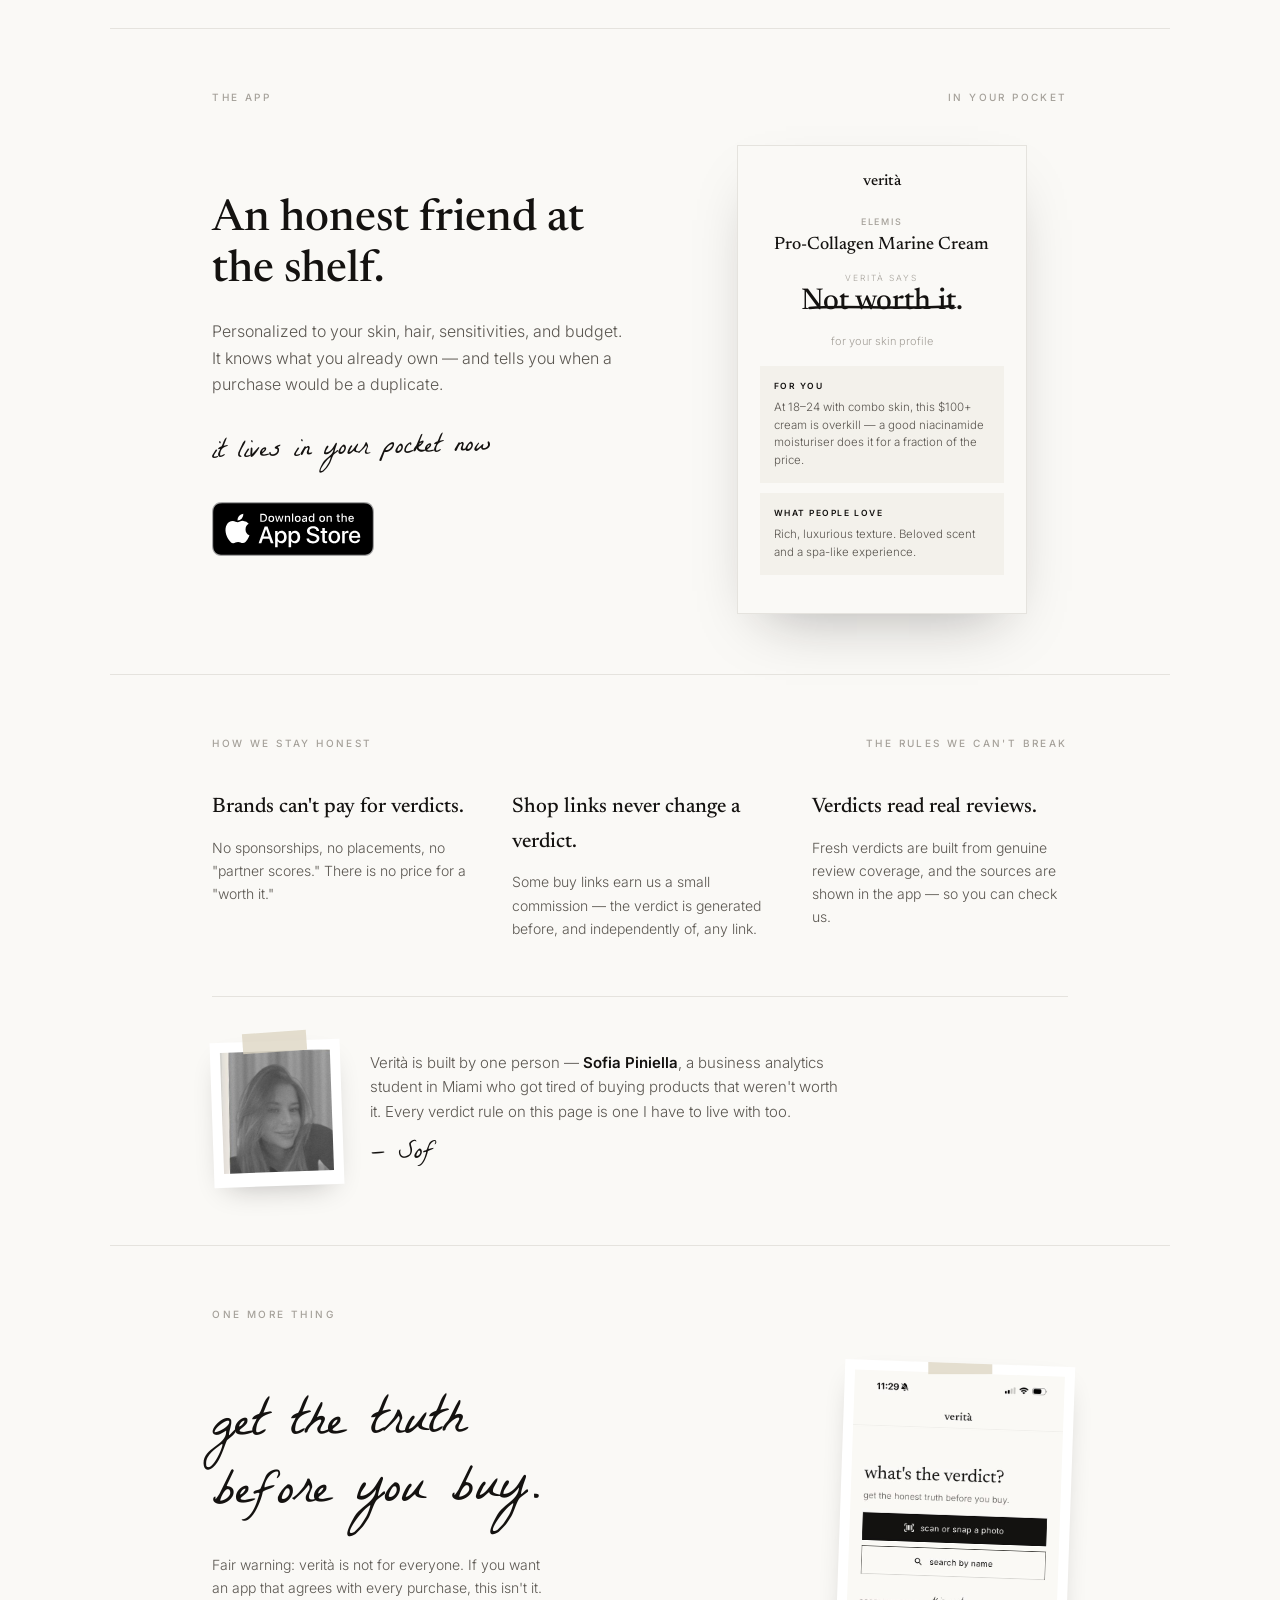
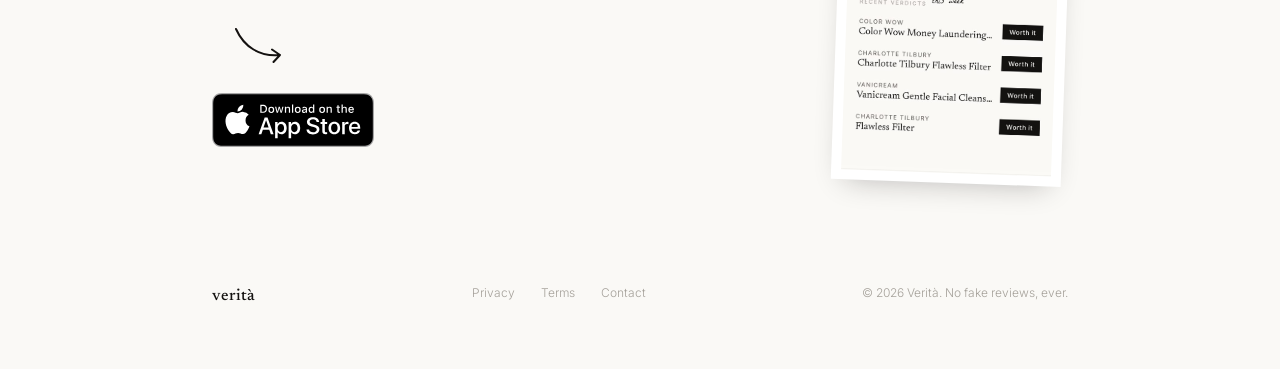
==== commit a7cba4f1: "Add files via upload" ====
--- a/index.html
+++ b/index.html
@@ -4,9 +4,9 @@
 <meta charset="UTF-8">
 <meta name="viewport" content="width=device-width, initial-scale=1.0">
 <title>verità — the honest verdict on beauty</title>
-<meta name="description" content="Scan, snap, or search any beauty product — Verità tells you if it's actually worth it, for your skin. Free beta on iPhone via TestFlight.">
+<meta name="description" content="Scan, snap, or search any beauty product — Verità tells you if it's actually worth it, for your skin. Free on iPhone — now on the App Store.">
 <meta property="og:title" content="verità — the honest verdict on beauty">
-<meta property="og:description" content="Scan any beauty product. Get an honest verdict for your skin — including no. Free beta on iPhone.">
+<meta property="og:description" content="Scan any beauty product. Get an honest verdict for your skin — including no. Free on iPhone.">
 <meta property="og:type" content="website">
 <meta property="og:url" content="https://askverita.com/">
 <meta property="og:image" content="https://askverita.com/og.png">
@@ -15,7 +15,7 @@
 <meta name="twitter:description" content="Scan any beauty product. Get an honest verdict for your skin — including no.">
 <meta name="twitter:image" content="https://askverita.com/og.png">
 <script type="application/ld+json">
-{"@context":"https://schema.org","@type":"SoftwareApplication","name":"Verità","applicationCategory":"LifestyleApplication","operatingSystem":"iOS","description":"Scan, snap, or search any beauty product — Verità gives an honest, personalized verdict: worth it, or skip it.","url":"https://askverita.com","author":{"@type":"Person","name":"Sofia Piniella"},"offers":{"@type":"Offer","price":"0","priceCurrency":"USD"}}
+{"@context":"https://schema.org","@type":"SoftwareApplication","name":"Verità","applicationCategory":"LifestyleApplication","operatingSystem":"iOS","description":"Scan, snap, or search any beauty product — Verità gives an honest, personalized verdict: worth it, or skip it.","url":"https://askverita.com","downloadUrl":"https://apps.apple.com/us/app/verit%C3%A0/id6782425899","installUrl":"https://apps.apple.com/us/app/verit%C3%A0/id6782425899","sameAs":["https://apps.apple.com/us/app/verit%C3%A0/id6782425899"],"author":{"@type":"Person","name":"Sofia Piniella"},"offers":{"@type":"Offer","price":"0","priceCurrency":"USD"}}
 </script>
 <link rel="canonical" href="https://askverita.com/">
 <link rel="preconnect" href="https://fonts.googleapis.com">
@@ -41,6 +41,10 @@
 
   .btn{display:inline-block;background:var(--ink);color:var(--paper);padding:17px 34px;font-size:11.5px;font-weight:600;letter-spacing:.16em;text-transform:uppercase;text-decoration:none;box-shadow:3px 3px 0 rgba(20,18,16,.15);transition:transform .15s, box-shadow .15s;}
   .btn:hover{transform:translate(-1px,-1px);box-shadow:4px 4px 0 rgba(20,18,16,.2);}
+  /* Apple's official App Store badge — never restyled, min 40px tall, clear space kept by the surrounding layout. */
+  .appstore{display:inline-block;line-height:0;transition:transform .15s;}
+  .appstore:hover{transform:translate(-1px,-1px);}
+  .appstore img{display:block;height:54px;width:auto;}
 
   /* hand-drawn strokes */
   .uwrap{position:relative;display:inline-block;}
@@ -176,6 +180,7 @@
   .notfor{font-size:14px;max-width:38ch;margin:-10px 0 24px;}
   .close .hand{font-size:clamp(24px,6.5vw,34px);}
     .close .btn{padding:14px 18px;font-size:10px;}
+    .appstore img{height:46px;}
     .entry{grid-template-columns:1fr;gap:8px;}
     .rules-photo{position:static;margin-top:40px;}
     .cover .masthead{margin-bottom:56px;}
@@ -208,12 +213,12 @@
   <p class="sub">Scan, snap, or search any beauty product — Verità reads the ingredients, listens to real reviews, and tells you plainly: <em>worth it, or skip it.</em> Including when the answer is no. Especially then.</p>
   <div class="cover-note hand">everything I wish I knew before I bought it →</div>
   <div class="cover-cta">
-    <a class="btn" href="https://testflight.apple.com/join/ReC68vTJ">Join the beta</a>
-    <span class="tiny">Free · iPhone · TestFlight · join the first hundred</span>
-  </div>
-  <div class="alt-cta">Not on iPhone yet? <a href="#" id="waitlist-toggle">Get launch updates by email</a>
+    <a class="appstore" data-placement="cover" href="https://apps.apple.com/us/app/verit%C3%A0/id6782425899" aria-label="Download Verità on the App Store"><img src="/app-store-badge.svg" alt="Download on the App Store" width="162" height="54"></a>
+    <span class="tiny">Free · iPhone · on the App Store now</span>
+  </div>
+  <div class="alt-cta">Prefer a note now and then? <a href="#" id="waitlist-toggle">Get updates by email</a>
   <div id="waitlist-form" hidden style="max-width:420px;margin-top:14px;">
-    <iframe data-tally-src="https://tally.so/embed/b5MbqE?alignLeft=1&hideTitle=1&transparentBackground=1" loading="lazy" width="100%" height="100" frameborder="0" marginheight="0" marginwidth="0" title="Get launch updates"></iframe>
+    <iframe data-tally-src="https://tally.so/embed/b5MbqE?alignLeft=1&hideTitle=1&transparentBackground=1" loading="lazy" width="100%" height="100" frameborder="0" marginheight="0" marginwidth="0" title="Get updates by email"></iframe>
   </div>
   </div>
 </section>
@@ -337,7 +342,7 @@
       <h2 class="serif">An honest friend at the shelf.</h2>
       <p>Personalized to your skin, hair, sensitivities, and budget. It knows what you already own — and tells you when a purchase would be a duplicate.</p>
       <span class="pocket-note hand">it lives in your pocket now</span><br>
-      <a class="btn" href="https://testflight.apple.com/join/ReC68vTJ">Join the beta</a>
+      <a class="appstore" data-placement="pocket" href="https://apps.apple.com/us/app/verit%C3%A0/id6782425899" aria-label="Download Verità on the App Store"><img src="/app-store-badge.svg" alt="Download on the App Store" width="162" height="54"></a>
     </div>
     <div class="mini">
       <div class="m-wm">verità</div>
@@ -386,7 +391,7 @@
       <span class="hand">get the truth<br>before you buy.</span>
       <p class="notfor">Fair warning: verità is not for everyone. If you want an app that agrees with every purchase, this isn't it.</p>
       <svg class="arrow" viewBox="0 0 70 44"><path d="M10 6 C 18 24, 34 34, 54 32 M 54 32 l -8 -5.5 M 54 32 l -6.5 7"/></svg>
-      <a class="btn" href="https://testflight.apple.com/join/ReC68vTJ">Join the beta on TestFlight</a>
+      <a class="appstore" data-placement="close" href="https://apps.apple.com/us/app/verit%C3%A0/id6782425899" aria-label="Download Verità on the App Store"><img src="/app-store-badge.svg" alt="Download on the App Store" width="162" height="54"></a>
     </div>
     <div class="close-photo photo" style="transform:rotate(2deg);">
       <img src="[data-uri]" alt="Real Verità home screen with recent verdicts." style="width:100%;display:block;">
@@ -410,7 +415,7 @@
   var box = document.getElementById('waitlist-form');
   var show = box.hidden;
   box.hidden = !show;
-  this.textContent = show ? 'Never mind' : 'Get launch updates by email';
+  this.textContent = show ? 'Never mind' : 'Get updates by email';
   if (show && !window.__tallyLoaded) {
     window.__tallyLoaded = true;
     var v = function(){ if (typeof Tally !== 'undefined') { Tally.loadEmbeds(); } else { document.querySelectorAll('iframe[data-tally-src]:not([src])').forEach(function(el){ el.src = el.dataset.tallySrc; }); } };
@@ -421,5 +426,20 @@
   }
 });
 </script>
+<script type="module">
+  // HeyCatch analytics — pinned ESM import (no build step), key is publishable.
+  import { analytics } from 'https://esm.sh/@heycatch/sdk@0.7.0';
+  analytics.init({
+    projectKey: 'hck_pk_44uyM-4j_QP7_OfkhimrYhVSZeRVIWxB',
+    install: { framework: 'web', agent: 'claude-code' },
+  });
+  // Outbound App Store clicks, by placement — separate from inbound
+  // short-link attribution (utm_campaign via the /:letter redirect).
+  document.querySelectorAll('a.appstore').forEach(function (a) {
+    a.addEventListener('click', function () {
+      analytics.trackEvent('app_store_click', { placement: a.dataset.placement || 'unknown' });
+    });
+  });
+</script>
 </body>
 </html>
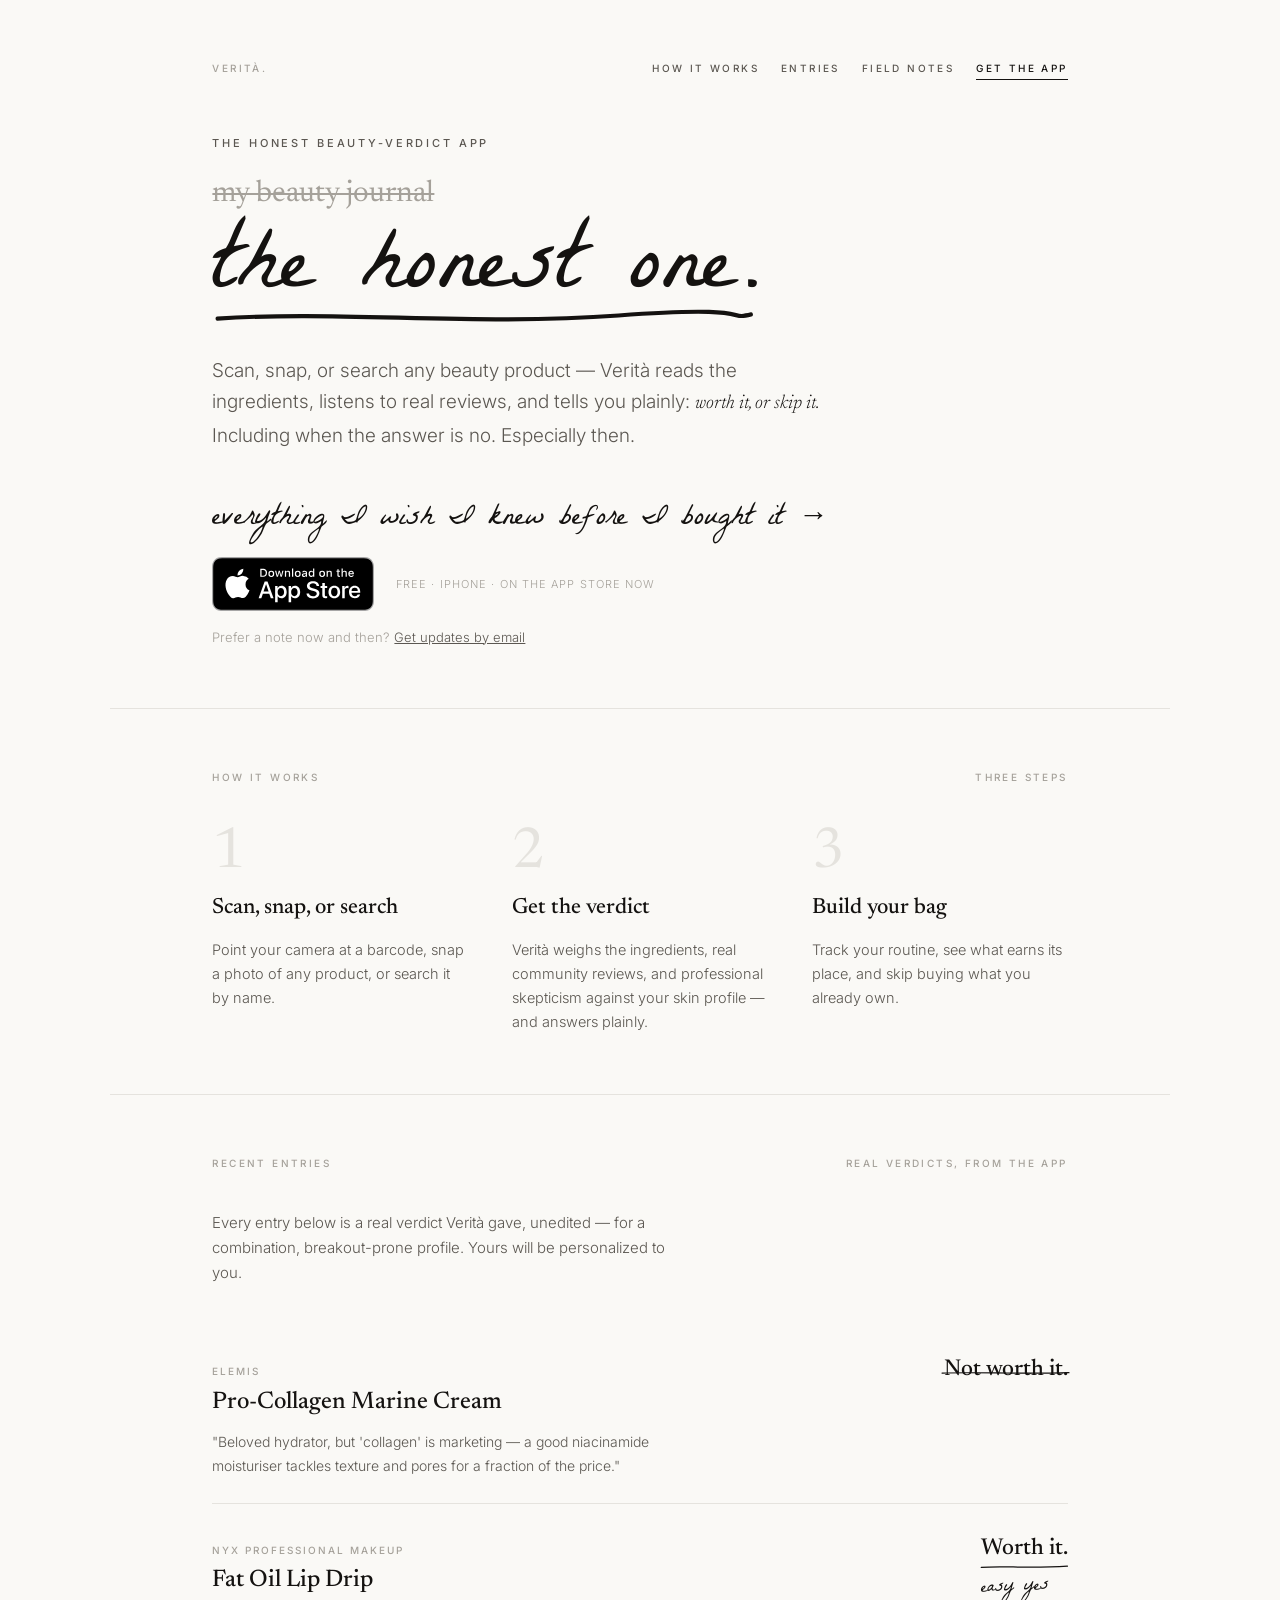
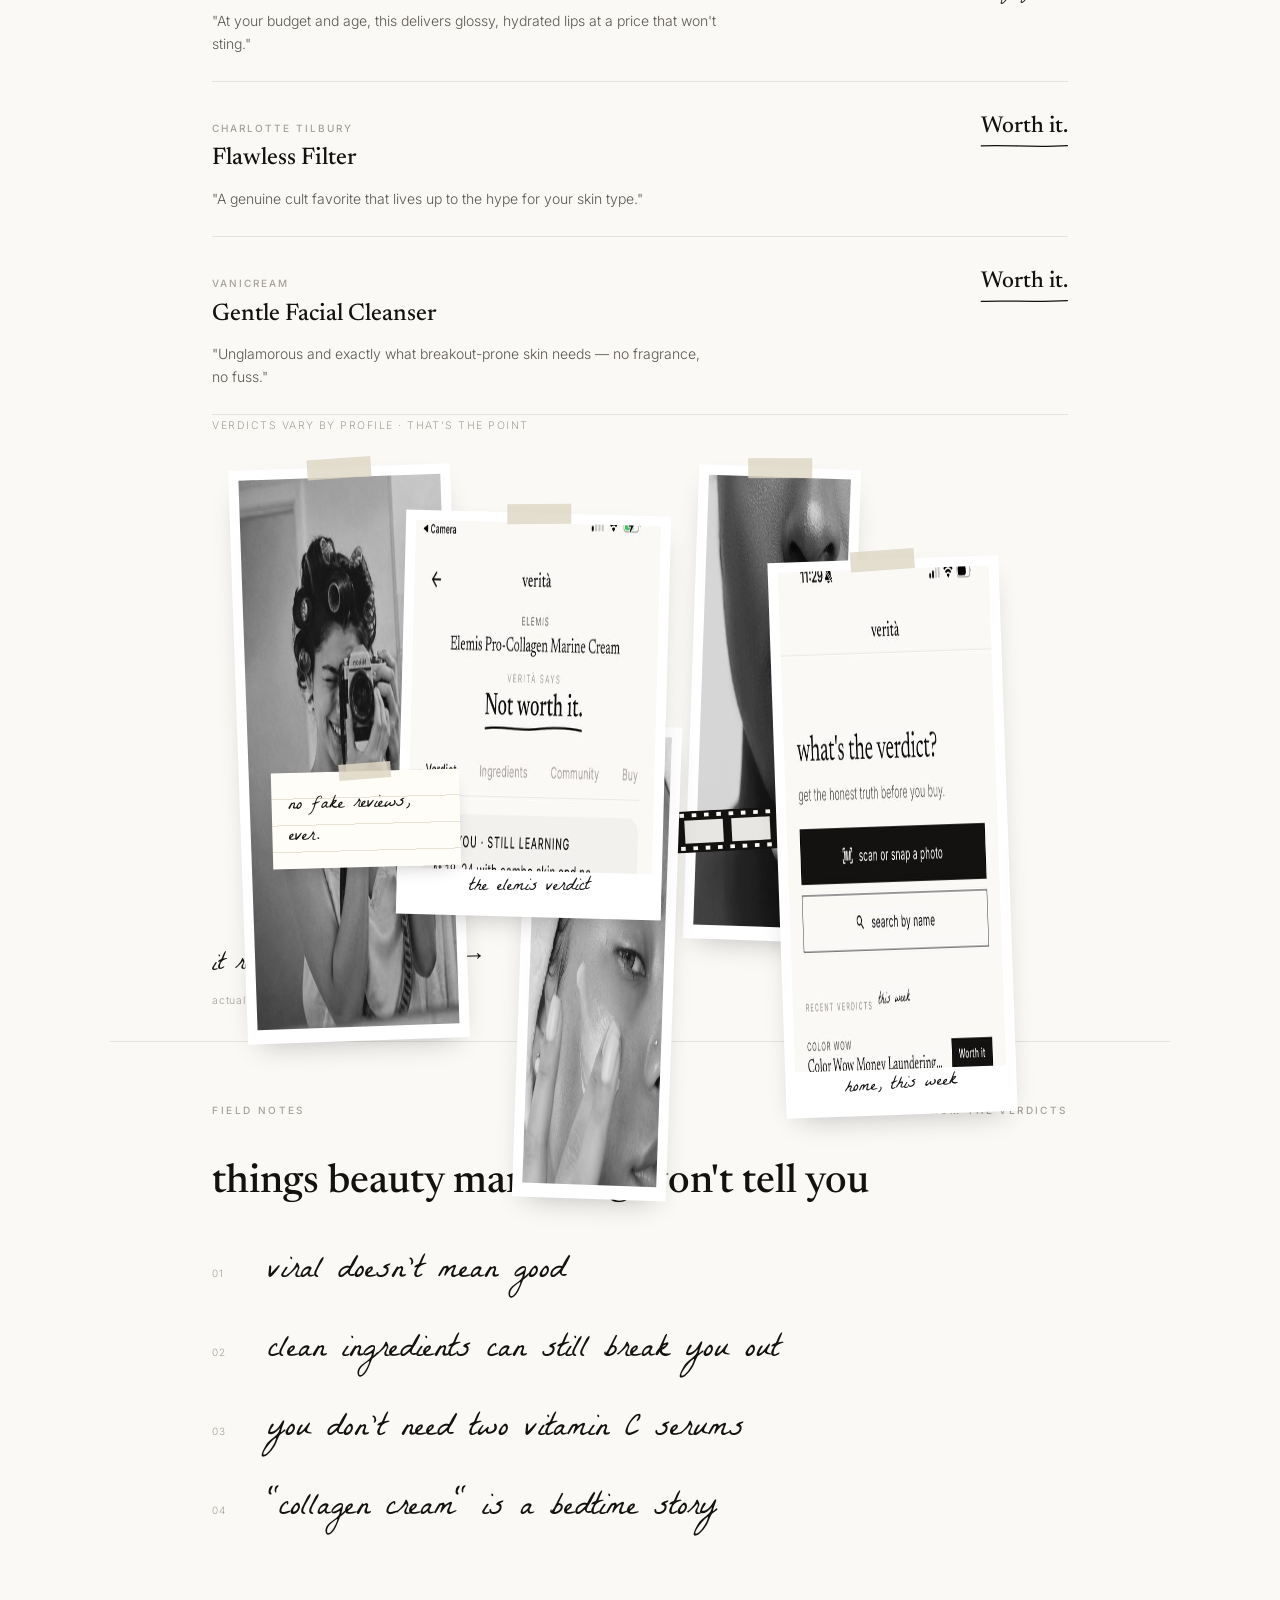
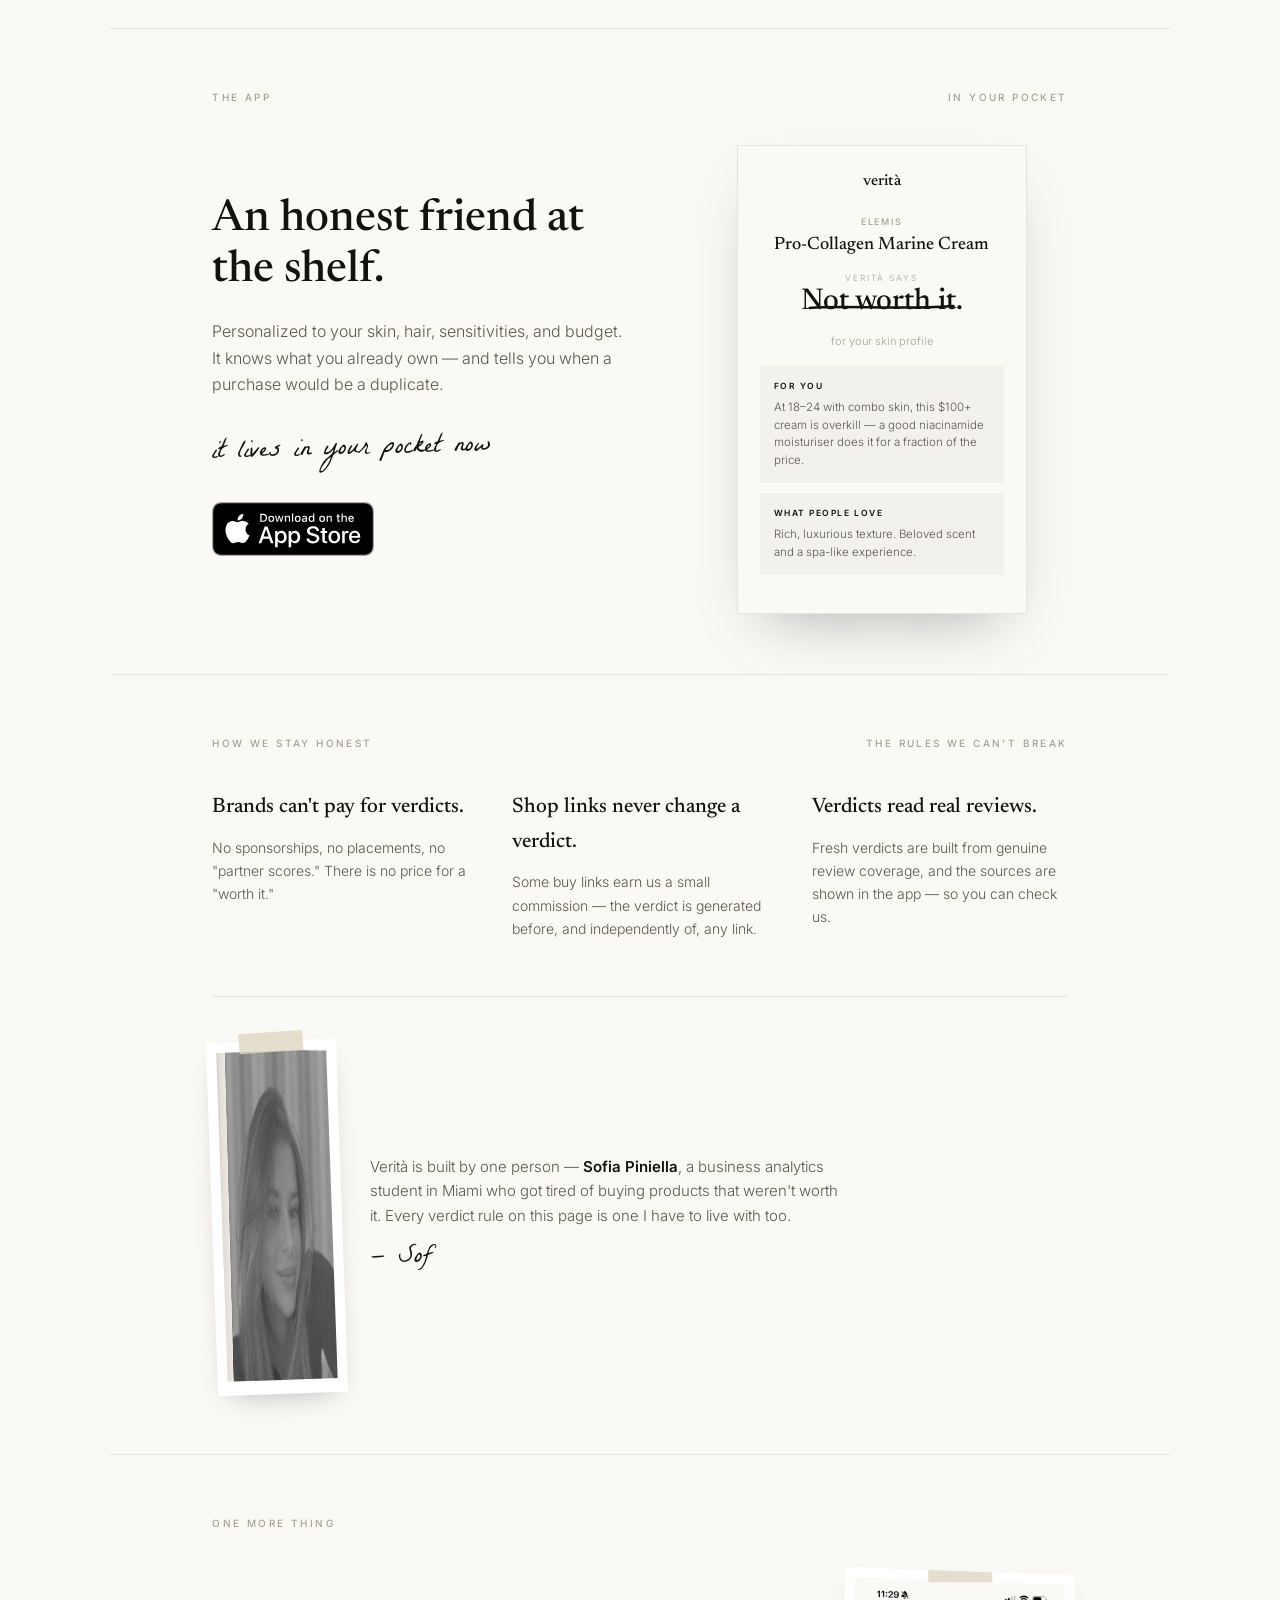
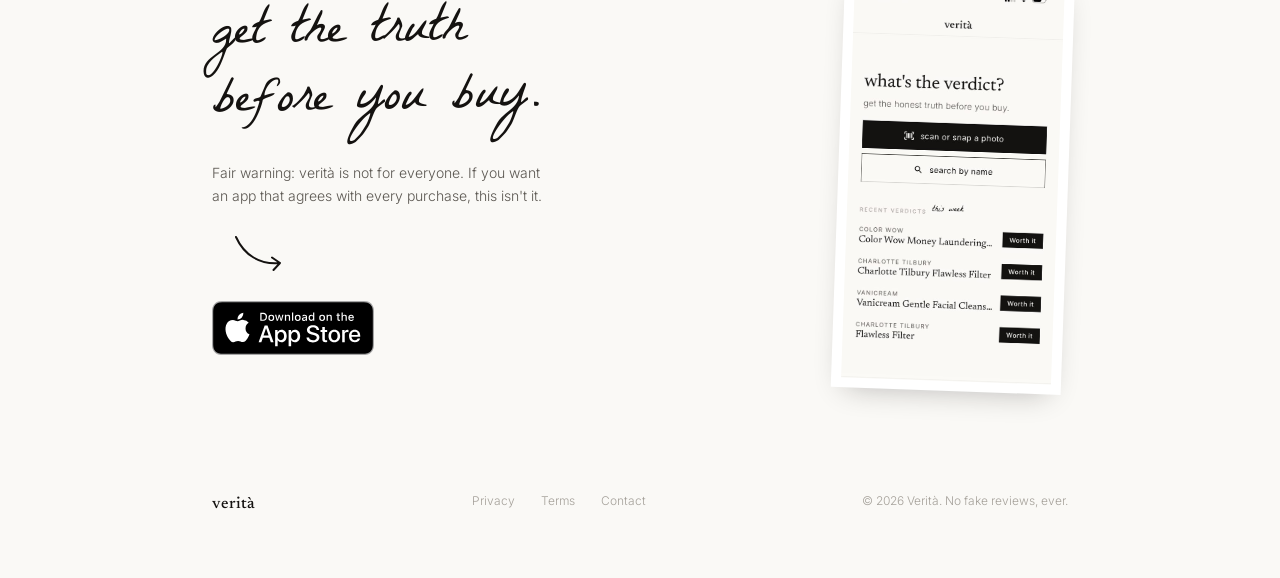
==== commit d9978e31: "Checkpoint: move inline base64 photos to /img files (270 KB → 30 KB HTML) Co-Authored-By: Claude Fab" ====
--- a/index.html
+++ b/index.html
@@ -293,23 +293,23 @@
 
   <div class="scrap">
     <div class="scrap-item photo" style="left:3%;top:0%;width:26%;transform:rotate(-2deg);z-index:2;">
-      <img src="[data-uri]" alt="Girl in curlers photographing herself in the bathroom mirror, black and white.">
+      <img src="/img/curlers.jpg" width="440" height="550" loading="lazy" alt="Girl in curlers photographing herself in the bathroom mirror, black and white.">
     </div>
     <div class="scrap-item photo" style="left:22%;top:10%;width:31%;transform:rotate(1.5deg);z-index:3;">
-      <img src="[data-uri]" alt="Real Verità verdict: Elemis Pro-Collagen, Not worth it.">
+      <img src="/img/verdict-elemis.jpg" width="440" height="348" loading="lazy" alt="Real Verità verdict: Elemis Pro-Collagen, Not worth it.">
       <div class="cap">the elemis verdict</div>
     </div>
     <div class="scrap-item papernote" style="left:7%;top:66%;width:22%;transform:rotate(-1.5deg);z-index:4;">
       <span class="hand" style="font-size:clamp(12px,1.9vw,19px);">no fake reviews,<br>ever.</span>
     </div>
     <div class="scrap-item photo" style="left:36%;top:56%;width:18%;transform:rotate(2deg);z-index:2;">
-      <img src="[data-uri]" alt="Applying moisturizer, close crop.">
+      <img src="/img/moisturizer.jpg" width="360" height="450" loading="lazy" alt="Applying moisturizer, close crop.">
     </div>
     <div class="scrap-item photo m-hide" style="left:56%;top:0%;width:19%;transform:rotate(2deg);z-index:1;">
-      <img src="[data-uri]" alt="Close-up of glossy lips, muted tones.">
+      <img src="/img/lips.jpg" width="360" height="450" loading="lazy" alt="Close-up of glossy lips, muted tones.">
     </div>
     <div class="scrap-item photo" style="left:66%;top:20%;width:27%;transform:rotate(-2deg);z-index:3;">
-      <img src="[data-uri]" alt="Real Verità home screen with recent verdicts.">
+      <img src="/img/home-week.jpg" width="420" height="500" loading="lazy" alt="Real Verità home screen with recent verdicts.">
       <div class="cap">home, this week</div>
     </div>
     <svg class="scrap-item filmstrip m-hide" style="left:54%;top:74%;width:18%;transform:rotate(-3deg);z-index:1;" viewBox="0 0 200 54">
@@ -375,7 +375,7 @@
     <div class="ind-item"><h3>Verdicts read real reviews.</h3><p>Fresh verdicts are built from genuine review coverage, and the sources are shown in the app — so you can check us.</p></div>
   </div>
   <div class="founder">
-    <div class="photo" style="width:130px;transform:rotate(-2deg);flex-shrink:0;"><img src="[data-uri]" alt="Sofia Piniella, founder of Verità, in a photo booth." style="width:100%;display:block;"></div>
+    <div class="photo" style="width:130px;transform:rotate(-2deg);flex-shrink:0;"><img src="/img/sofia.jpg" width="300" height="329" loading="lazy" alt="Sofia Piniella, founder of Verità, in a photo booth." style="width:100%;display:block;"></div>
     <div>
       <p class="f-note">Verità is built by one person — <strong>Sofia Piniella</strong>, a business analytics student in Miami who got tired of buying products that weren't worth it. Every verdict rule on this page is one I have to live with too.</p>
       <span class="hand" style="font-size:26px;display:inline-block;transform:rotate(-2deg);margin-top:8px;">— Sof</span>
@@ -394,7 +394,7 @@
       <a class="appstore" data-placement="close" href="https://apps.apple.com/us/app/verit%C3%A0/id6782425899" aria-label="Download Verità on the App Store"><img src="/app-store-badge.svg" alt="Download on the App Store" width="162" height="54"></a>
     </div>
     <div class="close-photo photo" style="transform:rotate(2deg);">
-      <img src="[data-uri]" alt="Real Verità home screen with recent verdicts." style="width:100%;display:block;">
+      <img src="/img/home-tall.jpg" width="560" height="1213" loading="lazy" alt="Real Verità home screen with recent verdicts." style="width:100%;display:block;">
     </div>
   </div>
 </section>
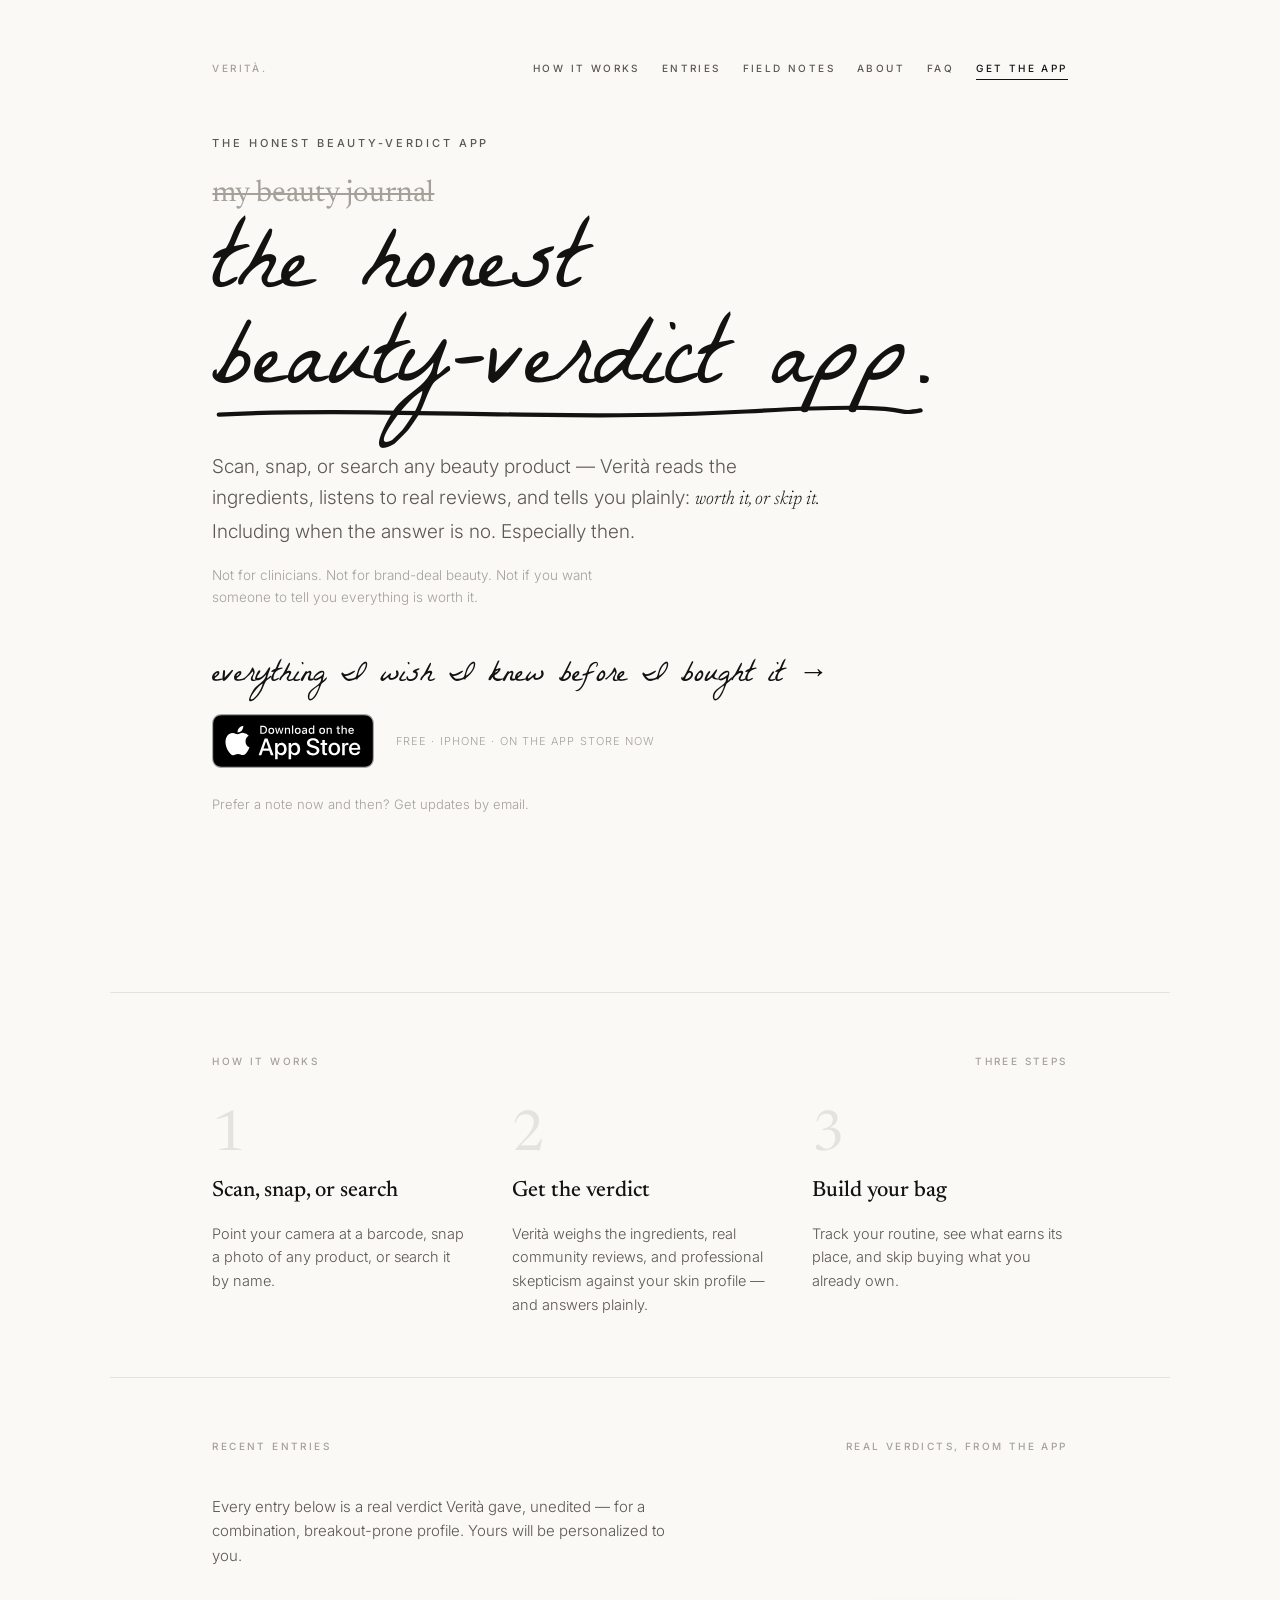
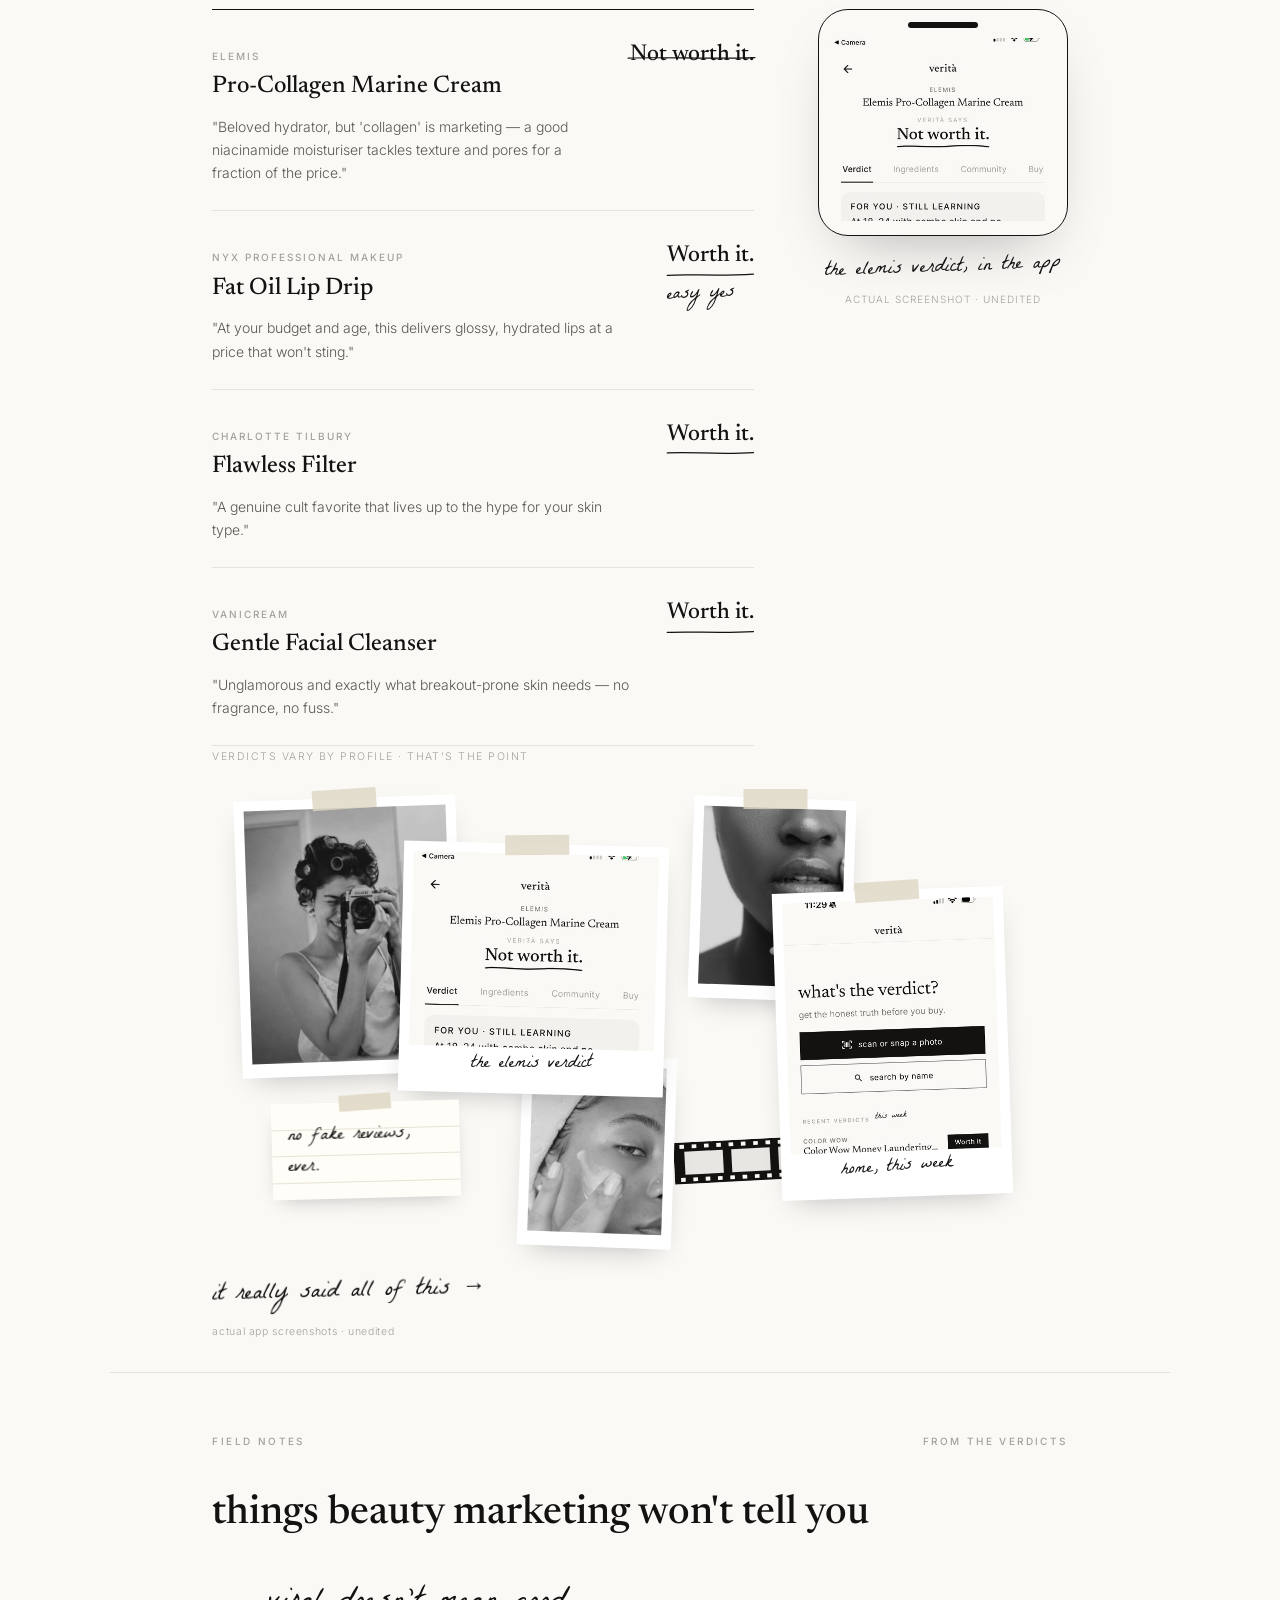
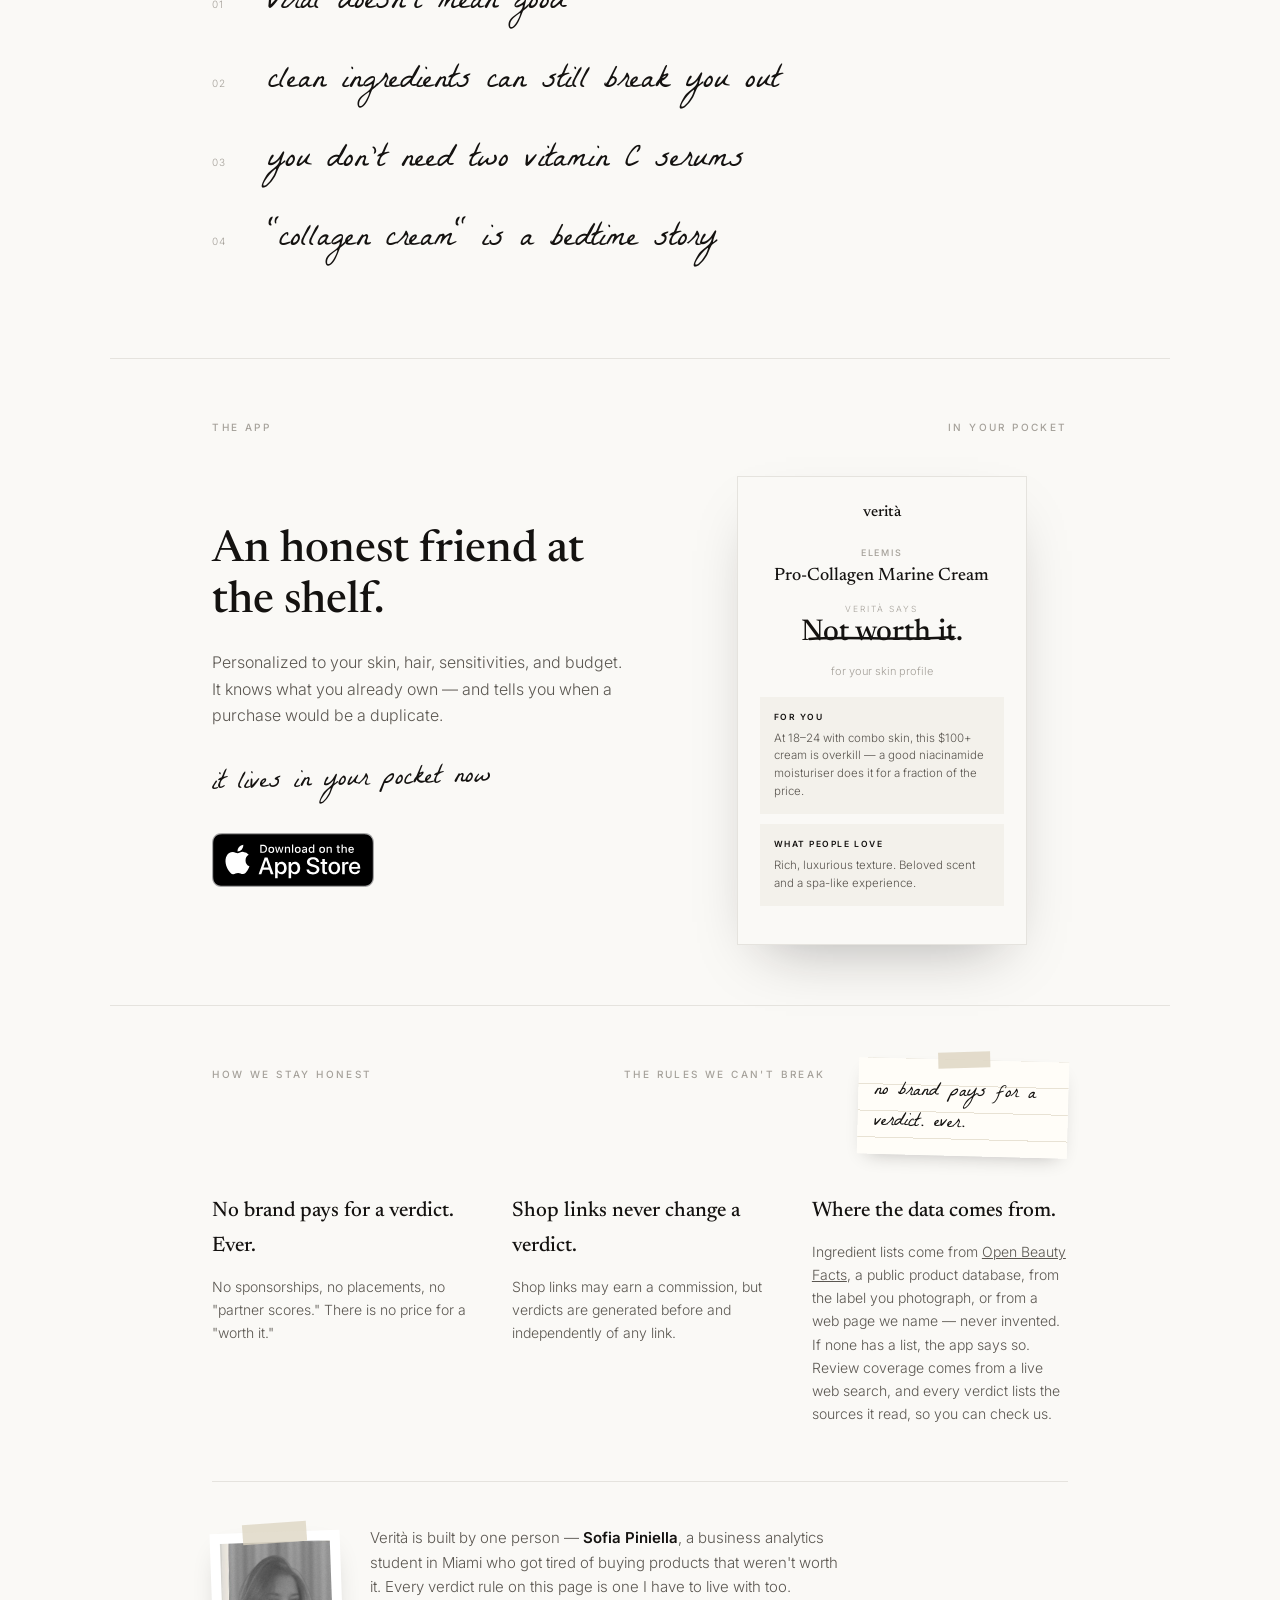
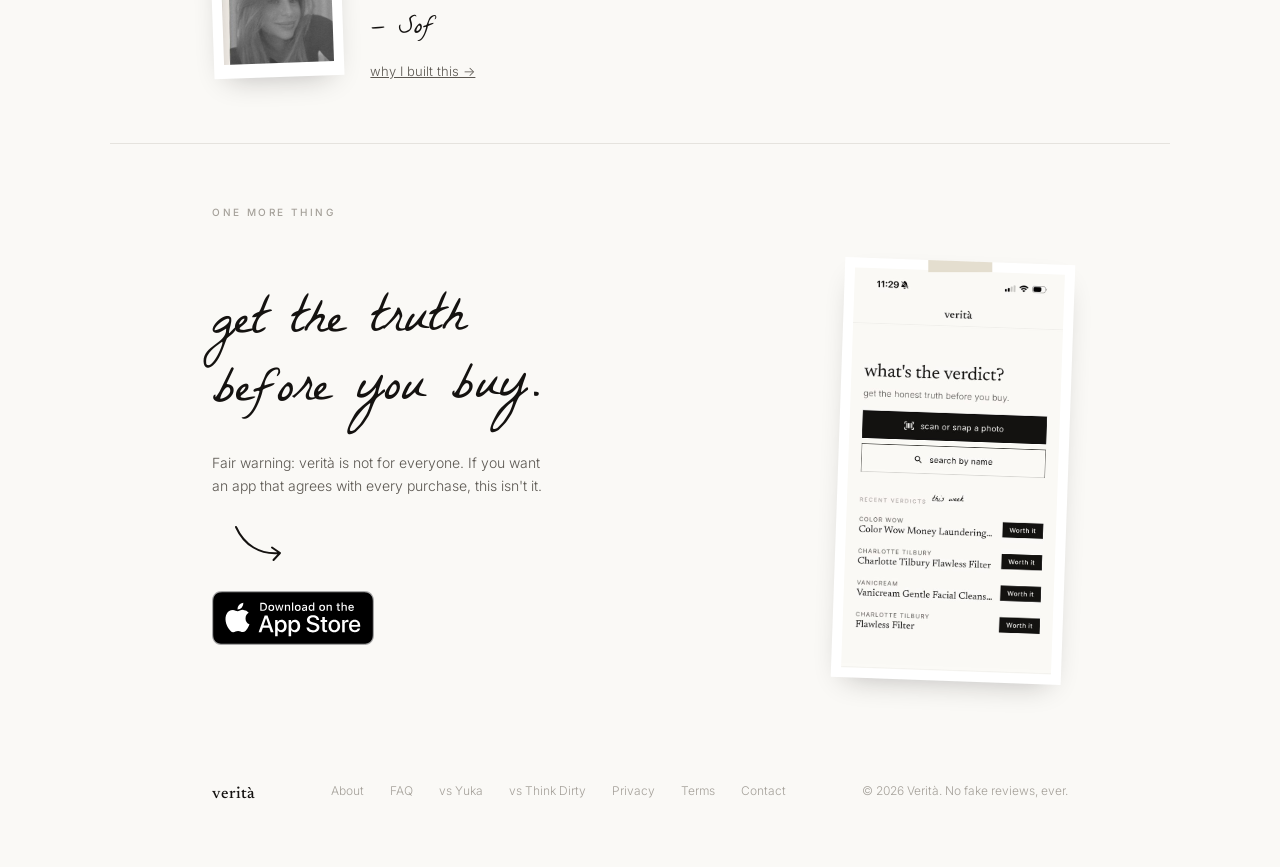
==== commit deb01ca6: "Site audit fixes: category h1, visible email form, about/faq/vs pages, Organization schema, mobile c" ====
--- a/index.html
+++ b/index.html
@@ -15,7 +15,10 @@
 <meta name="twitter:description" content="Scan any beauty product. Get an honest verdict for your skin — including no.">
 <meta name="twitter:image" content="https://askverita.com/og.png">
 <script type="application/ld+json">
-{"@context":"https://schema.org","@type":"SoftwareApplication","name":"Verità","applicationCategory":"LifestyleApplication","operatingSystem":"iOS","description":"Scan, snap, or search any beauty product — Verità gives an honest, personalized verdict: worth it, or skip it.","url":"https://askverita.com","downloadUrl":"https://apps.apple.com/us/app/verit%C3%A0/id6782425899","installUrl":"https://apps.apple.com/us/app/verit%C3%A0/id6782425899","sameAs":["https://apps.apple.com/us/app/verit%C3%A0/id6782425899"],"author":{"@type":"Person","name":"Sofia Piniella"},"offers":{"@type":"Offer","price":"0","priceCurrency":"USD"}}
+{"@context":"https://schema.org","@type":"SoftwareApplication","name":"Verità","applicationCategory":"LifestyleApplication","operatingSystem":"iOS","description":"Scan, snap, or search any beauty product — Verità gives an honest, personalized verdict: worth it, or skip it.","url":"https://askverita.com","downloadUrl":"https://apps.apple.com/us/app/verit%C3%A0/id6782425899","installUrl":"https://apps.apple.com/us/app/verit%C3%A0/id6782425899","sameAs":["https://apps.apple.com/us/app/verit%C3%A0/id6782425899"],"author":{"@type":"Person","name":"Sofia Piniella","url":"https://askverita.com/about"},"offers":{"@type":"Offer","price":"0","priceCurrency":"USD"}}
+</script>
+<script type="application/ld+json">
+{"@context":"https://schema.org","@type":"Organization","name":"Verità","url":"https://askverita.com","logo":"https://askverita.com/og.png","description":"Verità is the honest beauty-verdict app: scan, snap, or search any beauty product and get a personalized verdict — worth it, or skip it. Brands cannot pay for verdicts.","foundingDate":"2026","foundingLocation":{"@type":"Place","name":"Miami, FL"},"founder":{"@type":"Person","name":"Sofia Piniella","url":"https://askverita.com/about"},"email":"info@askverita.com","sameAs":["https://apps.apple.com/us/app/verit%C3%A0/id6782425899"]}
 </script>
 <link rel="canonical" href="https://askverita.com/">
 <link rel="preconnect" href="https://fonts.googleapis.com">
@@ -31,6 +34,7 @@
   body{font-family:'Inter',sans-serif;font-weight:300;color:var(--soft);background:var(--paper);line-height:1.65;font-size:16px;-webkit-font-smoothing:antialiased;}
   a{color:inherit;}
   a:focus-visible{outline:2px solid var(--ink);outline-offset:3px;}
+  img{max-width:100%;height:auto;}
   .serif{font-family:'Newsreader',serif;font-weight:500;}
   .hand{font-family:'La Belle Aurore',cursive;color:var(--ink);}
 
@@ -72,14 +76,24 @@
   .kicker{font-size:11px;letter-spacing:.26em;color:var(--soft);font-weight:500;margin-bottom:18px;}
   .crossed{font-family:'Newsreader',serif;font-weight:400;font-size:clamp(22px,2.6vw,30px);color:var(--muted);text-decoration:line-through;text-decoration-thickness:2px;margin-bottom:6px;}
   .cover h1{font-size:clamp(52px,8vw,96px);line-height:1;color:var(--ink);margin-bottom:34px;}
-  .cover-hand{display:block;font-size:clamp(46px,7vw,84px);line-height:1.15;margin-bottom:34px;font-weight:400;}
-  .cover .sub{font-size:clamp(16px,1.6vw,19px);max-width:52ch;color:var(--soft);margin-bottom:44px;}
+  .cover-hand{display:block;font-size:clamp(38px,4.8vw,58px);line-height:1.15;margin-bottom:34px;font-weight:400;}
+  .cover .sub{font-size:clamp(16px,1.6vw,19px);max-width:52ch;color:var(--soft);margin-bottom:18px;}
   .cover .sub em{font-family:'Newsreader',serif;font-style:italic;color:var(--ink);}
+  .notfor-hero{font-size:13.5px;line-height:1.6;color:var(--muted);max-width:52ch;margin-bottom:44px;}
   .cover-note{margin:40px 0 12px;font-size:clamp(24px,2.6vw,30px);}
   .cover-cta{display:flex;align-items:center;gap:22px;flex-wrap:wrap;margin-top:10px;}
-  .alt-cta{font-size:13px;color:var(--muted);margin-top:16px;}
+  .alt-cta{font-size:13px;color:var(--muted);margin-top:26px;}
   .alt-cta a{color:var(--soft);}
+  .alt-cta .form{max-width:420px;margin-top:10px;}
   .cover-cta .tiny{font-size:11px;letter-spacing:.1em;text-transform:uppercase;color:var(--muted);}
+  /* App Store rating (D3.5) — stays hidden until the listing has 10+ ratings; fill data-rating / data-count from App Store Connect. */
+  .rating{font-size:11px;letter-spacing:.1em;text-transform:uppercase;color:var(--soft);}
+
+  /* ─── PROOF (D3.1) — hidden until a real number exists ─── */
+  .proof{padding-top:0;padding-bottom:0;border-top:none;}
+  .proof-line{font-family:'Newsreader',serif;font-weight:500;font-size:clamp(20px,2.4vw,26px);color:var(--ink);padding:28px 0;border-top:1px solid var(--line);border-bottom:1px solid var(--line);}
+  .proof-line .n{font-weight:600;}
+  .proof-src{display:block;font-family:'Inter',sans-serif;font-weight:400;font-size:10.5px;letter-spacing:.14em;text-transform:uppercase;color:var(--muted);margin-top:6px;}
 
   /* ─── HOW ─── */
   .how-grid{display:grid;grid-template-columns:1fr 1fr 1fr;gap:44px;}
@@ -97,10 +111,18 @@
   .e-v{font-family:'Newsreader',serif;font-weight:500;font-size:clamp(19px,2vw,23px);white-space:nowrap;color:var(--ink);}
   .entry-note{margin-top:34px;font-size:24px;transform:rotate(-1.5deg);display:inline-block;}
   .e-context{font-size:10.5px;letter-spacing:.14em;text-transform:uppercase;color:var(--muted);margin-top:2px;}
+  /* entries + phone frame (D1.5) */
+  .entries-grid{display:grid;grid-template-columns:1fr 250px;gap:64px;align-items:start;}
+  .phone-col{position:sticky;top:40px;}
+  .phone{width:100%;max-width:250px;margin:0 auto;border:1.5px solid var(--ink);border-radius:30px;padding:12px 8px 14px;background:var(--paper);box-shadow:0 26px 60px -28px rgba(20,18,16,.35);}
+  .phone::before{content:"";display:block;width:70px;height:6px;background:var(--ink);border-radius:3px;margin:0 auto 10px;}
+  .phone img{display:block;width:100%;height:auto;border-radius:16px;}
+  .phone-cap{display:block;text-align:center;font-size:20px;transform:rotate(-2deg);margin-top:16px;}
+  .phone-src{display:block;text-align:center;font-size:10px;letter-spacing:.1em;text-transform:uppercase;color:var(--muted);margin-top:6px;}
 
   .scrap{position:relative;width:100%;aspect-ratio:10/5.4;margin-top:32px;}
   .scrap-item{position:absolute;}
-  .scrap-item img{width:100%;display:block;}
+  .scrap-item img{width:100%;height:auto;display:block;}
   .scrap .cap{font-family:'La Belle Aurore',cursive;font-size:clamp(11px,1.8vw,18px);color:var(--ink);text-align:center;margin-top:2px;transform:rotate(-2deg);}
   .papernote{background:repeating-linear-gradient(#FFFDF8 0 1.6em, #E8E2D4 1.6em calc(1.6em + 1px));padding:1.2em 1em 1em;box-shadow:0 8px 20px -10px rgba(20,18,16,.3);line-height:1.6em;}
   .papernote::before{content:"";position:absolute;top:-8px;left:50%;transform:translateX(-50%) rotate(-3deg);width:52px;height:16px;background:rgba(222,214,196,.85);}
@@ -155,18 +177,34 @@
   .ind-grid{display:grid;grid-template-columns:1fr 1fr 1fr;gap:44px;}
   .ind-item h3{font-family:'Newsreader',serif;font-weight:500;font-size:21px;color:var(--ink);margin-bottom:10px;}
   .ind-item p{font-size:14px;}
+  .ind-head{display:grid;grid-template-columns:1fr auto;gap:32px;align-items:start;margin-bottom:40px;}
+  .ind-head .page-label{margin-bottom:0;}
+  .ind-note{position:relative;width:210px;transform:rotate(1.5deg);margin-top:-6px;}
+  .ind-note .hand{font-size:19px;}
+  .f-more{font-size:13px;color:var(--soft);margin-top:10px;display:inline-block;}
+  /* testimonial wall (D3.2) — hidden until real, named quotes exist */
+  .quotes-grid{display:grid;grid-template-columns:1fr 1fr 1fr;gap:36px;}
+  .quote{border-top:1px solid var(--line);padding-top:18px;}
+  .quote p{font-family:'Newsreader',serif;font-weight:400;font-size:18px;color:var(--ink);line-height:1.4;margin-bottom:12px;}
+  .quote .who{display:flex;align-items:center;gap:12px;font-size:11px;letter-spacing:.14em;text-transform:uppercase;color:var(--muted);}
+  .quote .who img{width:36px;height:36px;object-fit:cover;filter:grayscale(1);}
   .notfor{font-size:14px;max-width:38ch;margin:-10px 0 24px;}
   .close .hand{font-size:clamp(34px,5vw,52px);display:inline-block;transform:rotate(-1deg);margin-bottom:36px;line-height:1.3;}
   .close .arrow{width:70px;height:44px;display:block;margin:6px 0 26px 14px;}
   .close .arrow path{stroke:var(--ink);stroke-width:2;fill:none;stroke-linecap:round;stroke-linejoin:round;}
   footer{max-width:1060px;margin:0 auto;padding:40px 8vw 60px;display:flex;justify-content:space-between;flex-wrap:wrap;gap:16px;font-size:12px;color:var(--muted);}
   footer .fb{font-family:'Newsreader',serif;font-weight:500;font-size:16px;color:var(--ink);text-decoration:none;}
-  footer nav{display:flex;gap:26px;}
+  footer nav{display:flex;gap:18px 26px;flex-wrap:wrap;}
   footer nav a{text-decoration:none;}
 
   @media(max-width:860px){
     .page{padding:44px 7vw;}
     .how-grid{grid-template-columns:1fr;gap:40px;}
+    .entries-grid{grid-template-columns:1fr;gap:40px;}
+    .phone-col{position:static;}
+    .ind-head{grid-template-columns:1fr;gap:20px;}
+    .ind-note{width:190px;margin-top:0;}
+    .quotes-grid{grid-template-columns:1fr;gap:24px;}
     .pocket-grid{grid-template-columns:1fr;gap:48px;}
     .close-grid{grid-template-columns:1.15fr .85fr;gap:16px;align-items:center;}
     .close-photo{justify-self:end;max-width:150px;max-height:none;margin-top:0;}
@@ -191,14 +229,22 @@
     .founder{flex-direction:row;align-items:flex-start;}
   }
 
+  /* Mobile collage (D2.5): under 600px the absolutely-positioned scrapbook becomes a
+     two-column grid of the real screenshots + the papernote; decorative crops are hidden. */
+  @media(max-width:600px){
+    .scrap{aspect-ratio:auto;display:grid;grid-template-columns:1fr 1fr;gap:34px 22px;align-items:start;margin-top:44px;padding-top:10px;}
+    .scrap-item{position:static !important;width:100% !important;}
+    .scrap-item.m-hide,.scrap-item.m-deco{display:none;}
+    .scrap-item.papernote{grid-column:1 / -1;order:10;width:min(100%,240px) !important;justify-self:center;margin-top:4px;}
+    .scrap .cap{font-size:15px;}
+  }
+
   @media(max-width:480px){
     .entry-photo-1{width:140px;margin-right:-28px;}
     .entry-photo-2{width:112px;transform:rotate(4deg) translateY(22px);margin-right:-22px;}
     .entry-photo-3{width:98px;transform:rotate(-2deg) translateY(6px);}
     .page-label{flex-direction:column;align-items:flex-start;gap:4px;}
     .scrap-note{left:40% !important;font-size:12px;}
-    .scrap{aspect-ratio:10/6;}
-    .scrap-item.m-hide{display:none;}
   }
 </style>
 </head>
@@ -206,21 +252,31 @@
 
 <!-- ═══ PAGE 1 · COVER ═══ -->
 <section class="page cover">
-  <div class="masthead"><span>verità.</span><nav class="topnav"><a href="#how">how it works</a><a href="#entries">entries</a><a href="#rules">field notes</a><a href="#get" class="navget">get the app</a></nav></div>
+  <div class="masthead"><span>verità.</span><nav class="topnav"><a href="#how">how it works</a><a href="#entries">entries</a><a href="#rules">field notes</a><a href="/about">about</a><a href="/faq">faq</a><a href="#get" class="navget">get the app</a></nav></div>
   <div class="kicker">THE HONEST BEAUTY-VERDICT APP</div>
   <div class="crossed">my beauty journal</div>
-  <h1 class="hand cover-hand"><span class="uwrap draw">the honest one.<svg viewBox="0 0 620 20" preserveAspectRatio="none" style="left:0;bottom:-.06em;width:100%;"><path d="M6 12 C 140 4, 300 19, 460 9 S 580 14, 610 8" stroke-width="4"/></svg></span></h1>
+  <h1 class="hand cover-hand"><span class="uwrap draw">the honest<br>beauty-verdict app.<svg viewBox="0 0 620 20" preserveAspectRatio="none" style="left:0;bottom:-.06em;width:100%;"><path d="M6 12 C 140 4, 300 19, 460 9 S 580 14, 610 8" stroke-width="4"/></svg></span></h1>
   <p class="sub">Scan, snap, or search any beauty product — Verità reads the ingredients, listens to real reviews, and tells you plainly: <em>worth it, or skip it.</em> Including when the answer is no. Especially then.</p>
+  <p class="notfor-hero">Not for clinicians. Not for brand-deal beauty. Not if you want someone to tell you everything is worth it.</p>
   <div class="cover-note hand">everything I wish I knew before I bought it →</div>
   <div class="cover-cta">
     <a class="appstore" data-placement="cover" href="https://apps.apple.com/us/app/verit%C3%A0/id6782425899" aria-label="Download Verità on the App Store"><img src="/app-store-badge.svg" alt="Download on the App Store" width="162" height="54"></a>
     <span class="tiny">Free · iPhone · on the App Store now</span>
-  </div>
-  <div class="alt-cta">Prefer a note now and then? <a href="#" id="waitlist-toggle">Get updates by email</a>
-  <div id="waitlist-form" hidden style="max-width:420px;margin-top:14px;">
-    <iframe data-tally-src="https://tally.so/embed/b5MbqE?alignLeft=1&hideTitle=1&transparentBackground=1" loading="lazy" width="100%" height="100" frameborder="0" marginheight="0" marginwidth="0" title="Get updates by email"></iframe>
-  </div>
-  </div>
+    <!-- D3.5: App Store rating. Keep hidden until the listing shows 10+ ratings, then fill both numbers from App Store Connect and remove `hidden`. Never estimate. -->
+    <span class="rating" hidden data-rating="" data-count="">★ <span class="r-val"></span> · <span class="r-count"></span> ratings on the App Store</span>
+  </div>
+  <div class="alt-cta">Prefer a note now and then? Get updates by email.
+    <div class="form">
+      <iframe data-tally-src="https://tally.so/embed/b5MbqE?alignLeft=1&hideTitle=1&transparentBackground=1" loading="lazy" width="100%" height="100" frameborder="0" marginheight="0" marginwidth="0" title="Get updates by email"></iframe>
+    </div>
+  </div>
+</section>
+
+<!-- D3.1: social proof. Stays hidden until a real number exists. To turn on, put the
+     number in data-count (downloads from App Store Connect, or email signups from Tally),
+     name the source in .proof-src, and remove `hidden` from the section. Never estimate. -->
+<section class="page proof" hidden>
+  <p class="proof-line"><span class="n" data-count=""></span> people already carry Verità in their pocket.<span class="proof-src">App Store downloads · updated monthly</span></p>
 </section>
 
 <!-- ═══ PAGE 2 · HOW ═══ -->
@@ -250,6 +306,8 @@
   <div class="page-label"><span>Recent entries</span><span>real verdicts, from the app</span></div>
   <p class="entries-intro">Every entry below is a real verdict Verità gave, unedited — for a combination, breakout-prone profile. Yours will be personalized to you.</p>
 
+  <div class="entries-grid">
+  <div class="entries-list">
   <div class="entry">
     <div>
       <div class="e-brand">Elemis</div>
@@ -290,9 +348,19 @@
   </div>
 
   <div class="e-context">verdicts vary by profile · that's the point</div>
+  </div>
+
+  <div class="phone-col">
+    <!-- D1.5: the real Elemis verdict screen. This crop shows the product, the verdict, and the tab row; the "For you" rationale
+         starts at the bottom edge. Swap in a full-height screenshot of the same screen (like /img/home-tall.jpg, 560×1213) when taken. -->
+    <div class="phone"><img src="/img/verdict-elemis.jpg" width="440" height="348" loading="lazy" alt="Real Verità verdict screen: Elemis Pro-Collagen Marine Cream — Verità says: Not worth it."></div>
+    <span class="phone-cap hand">the elemis verdict, in the app</span>
+    <span class="phone-src">actual screenshot · unedited</span>
+  </div>
+  </div>
 
   <div class="scrap">
-    <div class="scrap-item photo" style="left:3%;top:0%;width:26%;transform:rotate(-2deg);z-index:2;">
+    <div class="scrap-item photo m-deco" style="left:3%;top:0%;width:26%;transform:rotate(-2deg);z-index:2;">
       <img src="/img/curlers.jpg" width="440" height="550" loading="lazy" alt="Girl in curlers photographing herself in the bathroom mirror, black and white.">
     </div>
     <div class="scrap-item photo" style="left:22%;top:10%;width:31%;transform:rotate(1.5deg);z-index:3;">
@@ -302,7 +370,7 @@
     <div class="scrap-item papernote" style="left:7%;top:66%;width:22%;transform:rotate(-1.5deg);z-index:4;">
       <span class="hand" style="font-size:clamp(12px,1.9vw,19px);">no fake reviews,<br>ever.</span>
     </div>
-    <div class="scrap-item photo" style="left:36%;top:56%;width:18%;transform:rotate(2deg);z-index:2;">
+    <div class="scrap-item photo m-deco" style="left:36%;top:56%;width:18%;transform:rotate(2deg);z-index:2;">
       <img src="/img/moisturizer.jpg" width="360" height="450" loading="lazy" alt="Applying moisturizer, close crop.">
     </div>
     <div class="scrap-item photo m-hide" style="left:56%;top:0%;width:19%;transform:rotate(2deg);z-index:1;">
@@ -368,18 +436,35 @@
 
 <!-- ═══ PAGE 5B · INDEPENDENCE ═══ -->
 <section class="page" id="honest">
-  <div class="page-label"><span>How we stay honest</span><span>the rules we can't break</span></div>
+  <div class="ind-head">
+    <div class="page-label"><span>How we stay honest</span><span>the rules we can't break</span></div>
+    <div class="ind-note papernote"><span class="hand">no brand pays for a verdict. ever.</span></div>
+  </div>
   <div class="ind-grid">
-    <div class="ind-item"><h3>Brands can't pay for verdicts.</h3><p>No sponsorships, no placements, no "partner scores." There is no price for a "worth it."</p></div>
-    <div class="ind-item"><h3>Shop links never change a verdict.</h3><p>Some buy links earn us a small commission — the verdict is generated before, and independently of, any link.</p></div>
-    <div class="ind-item"><h3>Verdicts read real reviews.</h3><p>Fresh verdicts are built from genuine review coverage, and the sources are shown in the app — so you can check us.</p></div>
+    <div class="ind-item"><h3>No brand pays for a verdict. Ever.</h3><p>No sponsorships, no placements, no "partner scores." There is no price for a "worth it."</p></div>
+    <div class="ind-item"><h3>Shop links never change a verdict.</h3><p>Shop links may earn a commission, but verdicts are generated before and independently of any link.</p></div>
+    <div class="ind-item"><h3>Where the data comes from.</h3><p>Ingredient lists come from <a href="https://world.openbeautyfacts.org/" rel="noopener">Open Beauty Facts</a>, a public product database, from the label you photograph, or from a web page we name — never invented. If none has a list, the app says so. Review coverage comes from a live web search, and every verdict lists the sources it read, so you can check us.</p></div>
   </div>
   <div class="founder">
     <div class="photo" style="width:130px;transform:rotate(-2deg);flex-shrink:0;"><img src="/img/sofia.jpg" width="300" height="329" loading="lazy" alt="Sofia Piniella, founder of Verità, in a photo booth." style="width:100%;display:block;"></div>
     <div>
       <p class="f-note">Verità is built by one person — <strong>Sofia Piniella</strong>, a business analytics student in Miami who got tired of buying products that weren't worth it. Every verdict rule on this page is one I have to live with too.</p>
-      <span class="hand" style="font-size:26px;display:inline-block;transform:rotate(-2deg);margin-top:8px;">— Sof</span>
-    </div>
+      <span class="hand" style="font-size:26px;display:inline-block;transform:rotate(-2deg);margin-top:8px;">— Sof</span><br>
+      <a class="f-more" href="/about">why I built this →</a>
+    </div>
+  </div>
+</section>
+
+<!-- D3.2: notes from real users. Stays hidden until 5 named quotes exist. For each card: the quote exactly as the person
+     wrote it, first name, skin type, and (optional) a photo they approved. Then remove `hidden`. Never write these yourself. -->
+<section class="page" id="notes" hidden>
+  <div class="page-label"><span>Notes from users</span><span>in their words</span></div>
+  <div class="quotes-grid">
+    <div class="quote"><p>“QUOTE”</p><div class="who"><img src="" alt="" width="36" height="36"><span>FIRST NAME · SKIN TYPE</span></div></div>
+    <div class="quote"><p>“QUOTE”</p><div class="who"><img src="" alt="" width="36" height="36"><span>FIRST NAME · SKIN TYPE</span></div></div>
+    <div class="quote"><p>“QUOTE”</p><div class="who"><img src="" alt="" width="36" height="36"><span>FIRST NAME · SKIN TYPE</span></div></div>
+    <div class="quote"><p>“QUOTE”</p><div class="who"><img src="" alt="" width="36" height="36"><span>FIRST NAME · SKIN TYPE</span></div></div>
+    <div class="quote"><p>“QUOTE”</p><div class="who"><img src="" alt="" width="36" height="36"><span>FIRST NAME · SKIN TYPE</span></div></div>
   </div>
 </section>
 
@@ -400,8 +485,12 @@
 </section>
 
 <footer>
-  <a class="fb" href="#">verità</a>
+  <a class="fb" href="/">verità</a>
   <nav>
+    <a href="/about">About</a>
+    <a href="/faq">FAQ</a>
+    <a href="/vs/verita-vs-yuka">vs Yuka</a>
+    <a href="/vs/verita-vs-think-dirty">vs Think Dirty</a>
     <a href="/privacy">Privacy</a>
     <a href="/terms">Terms</a>
     <a href="mailto:info@askverita.com">Contact</a>
@@ -410,20 +499,22 @@
 </footer>
 
 <script>
-document.getElementById('waitlist-toggle').addEventListener('click', function(e){
-  e.preventDefault();
-  var box = document.getElementById('waitlist-form');
-  var show = box.hidden;
-  box.hidden = !show;
-  this.textContent = show ? 'Never mind' : 'Get updates by email';
-  if (show && !window.__tallyLoaded) {
-    window.__tallyLoaded = true;
+// Email form is visible by default (D2.2); the Tally embed loads once the page has painted.
+(function(){
+  var load = function(){
     var v = function(){ if (typeof Tally !== 'undefined') { Tally.loadEmbeds(); } else { document.querySelectorAll('iframe[data-tally-src]:not([src])').forEach(function(el){ el.src = el.dataset.tallySrc; }); } };
     var s = document.createElement('script');
     s.src = 'https://tally.so/widgets/embed.js';
     s.onload = v; s.onerror = v;
     document.body.appendChild(s);
-  }
+  };
+  if (document.readyState === 'complete') { load(); } else { window.addEventListener('load', load); }
+})();
+// Hidden proof / rating stubs (D3.1, D3.5): fill in the data attributes once real numbers exist.
+document.querySelectorAll('.proof .n[data-count]').forEach(function(el){ el.textContent = el.dataset.count; });
+document.querySelectorAll('.rating[data-rating]').forEach(function(el){
+  el.querySelector('.r-val').textContent = el.dataset.rating;
+  el.querySelector('.r-count').textContent = el.dataset.count;
 });
 </script>
 <script type="module">
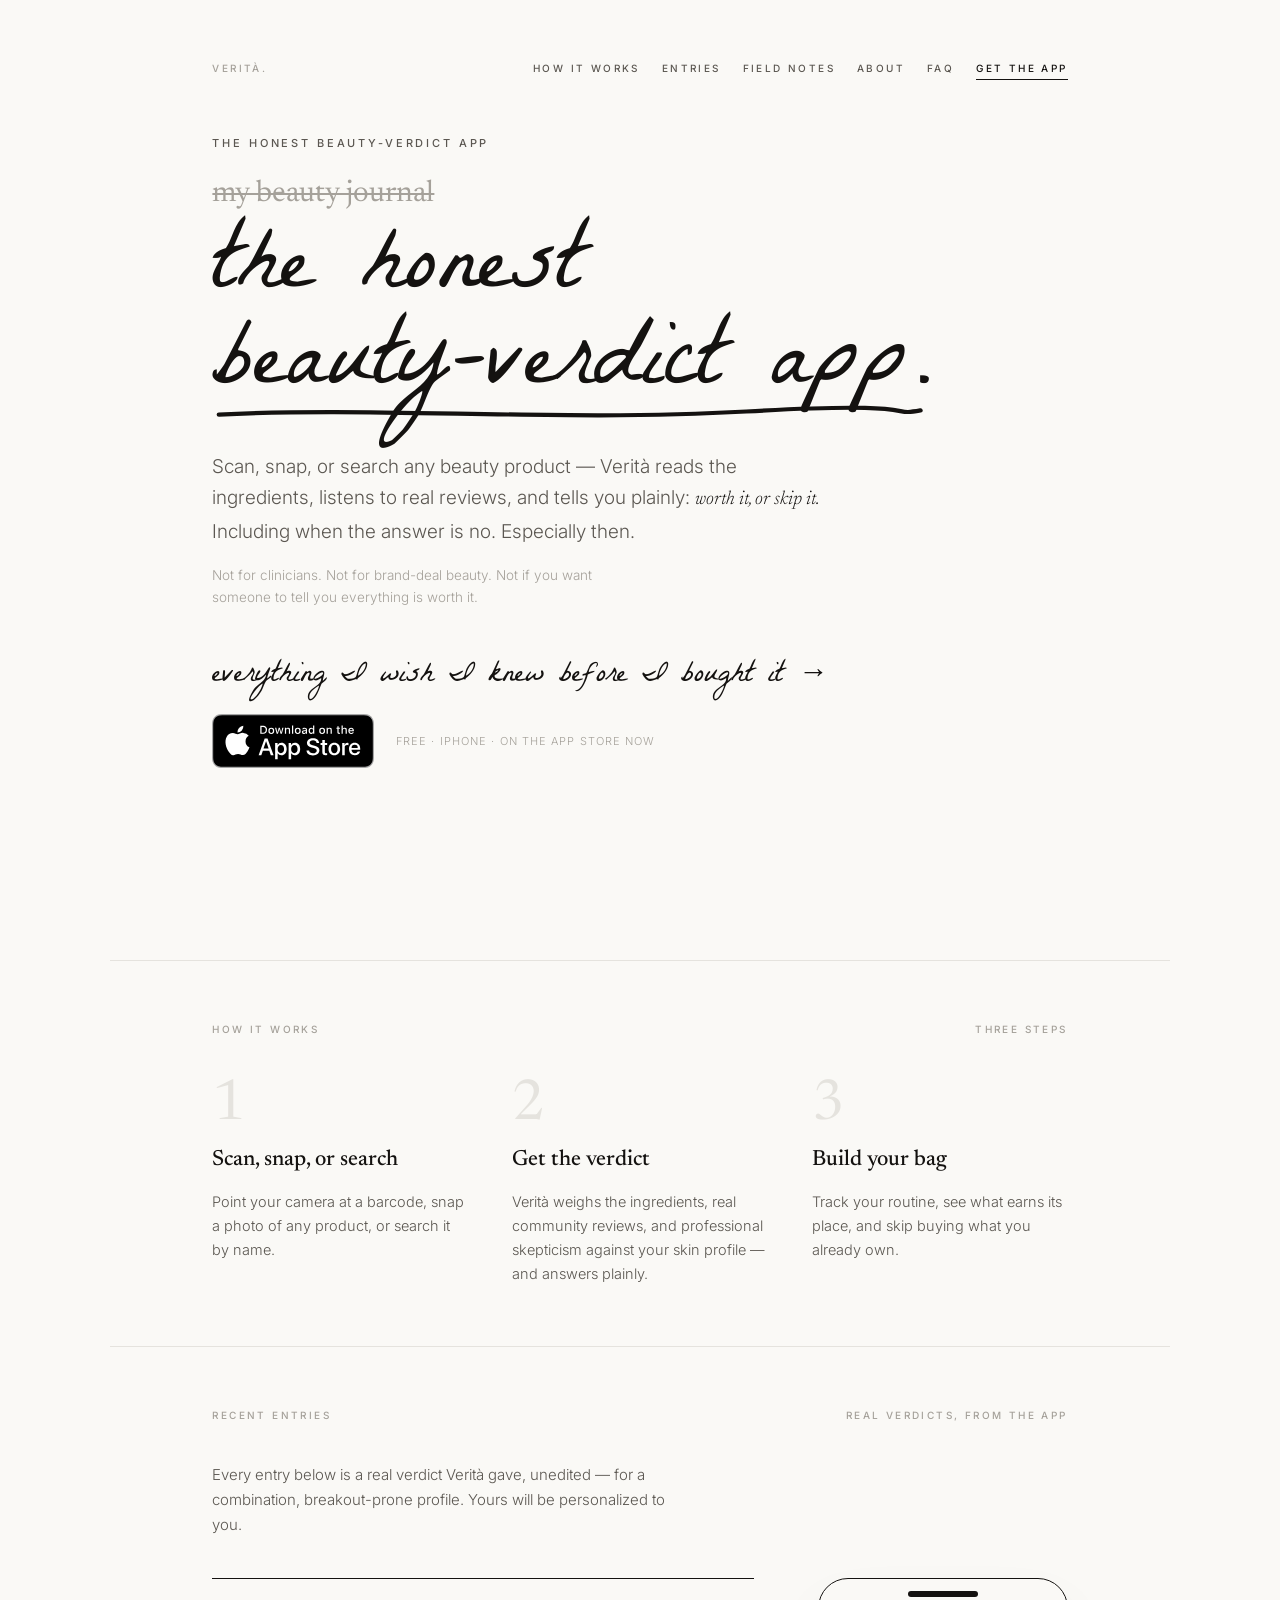
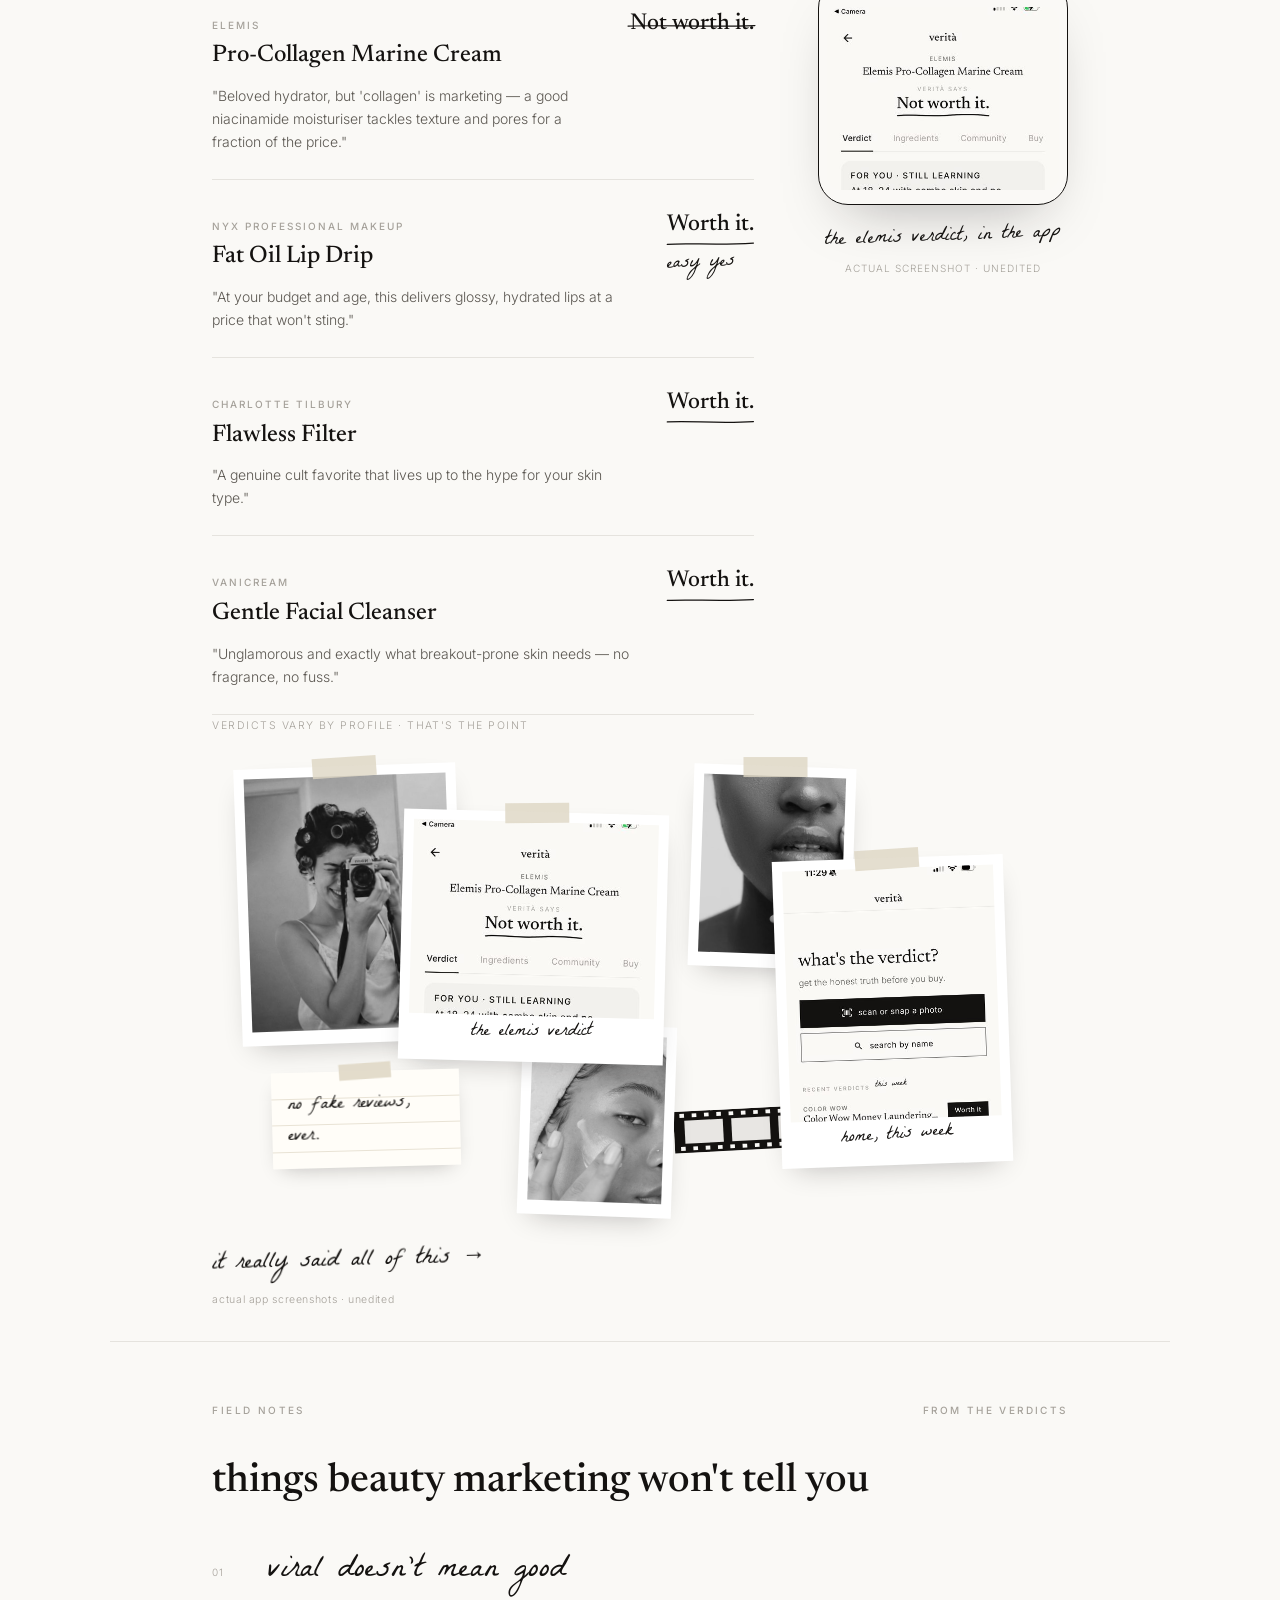
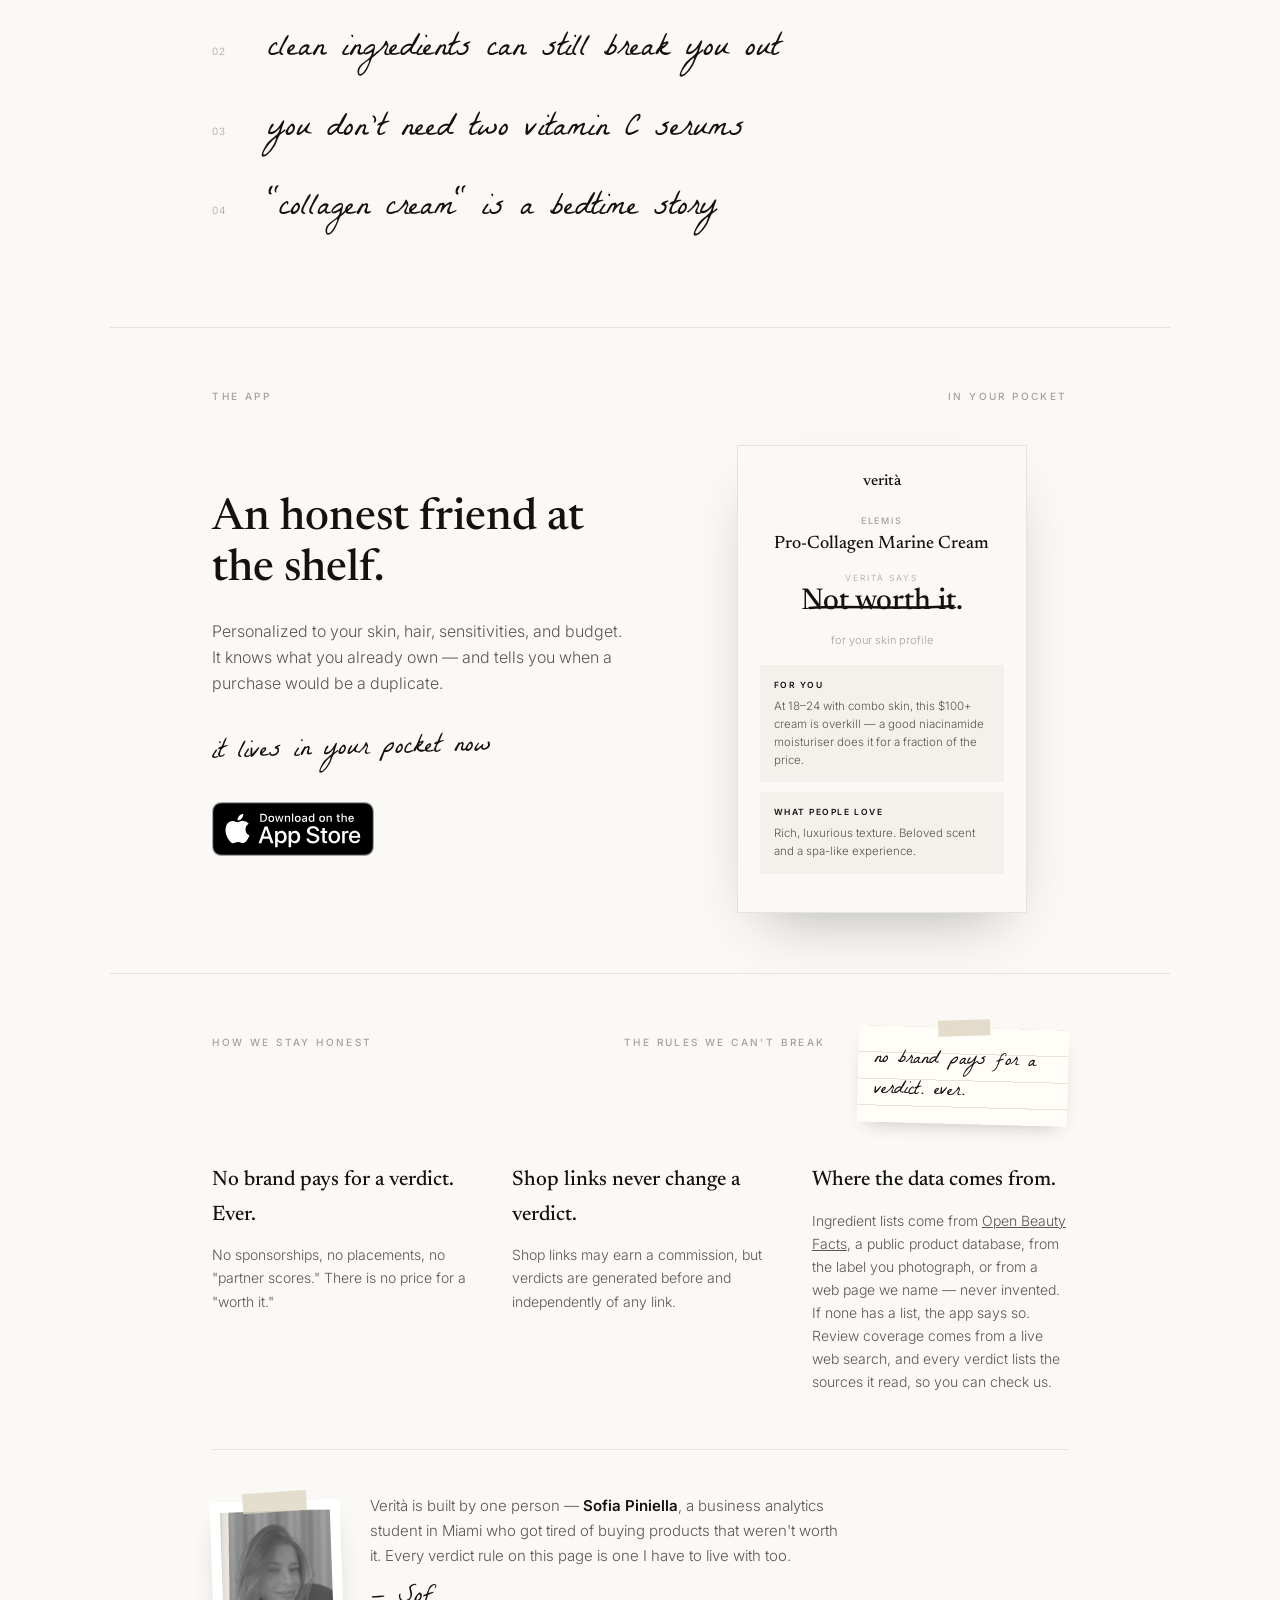
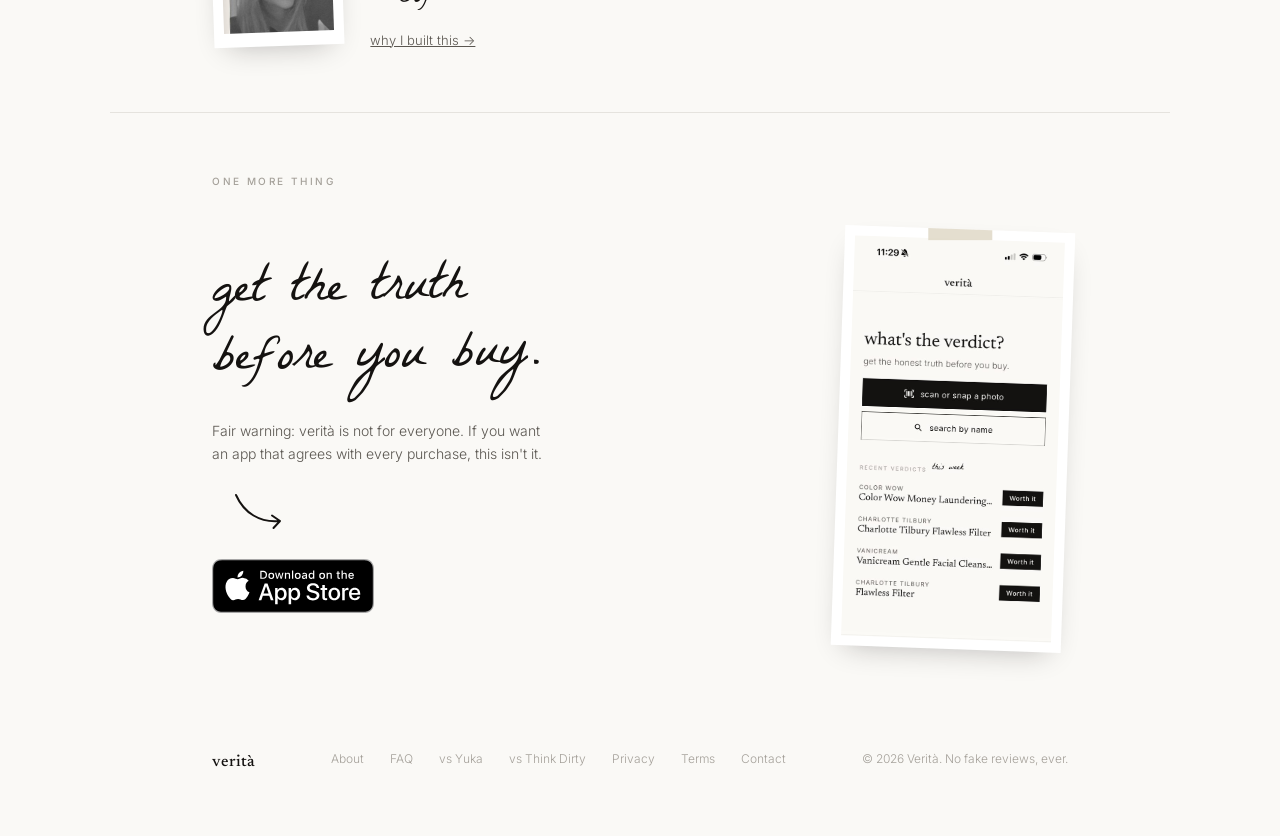
==== commit 37ce61be: "Drop the intro sentence above the email signup form Co-Authored-By: Claude Fable 5.1 <noreply@anthro" ====
--- a/index.html
+++ b/index.html
@@ -265,7 +265,7 @@
     <!-- D3.5: App Store rating. Keep hidden until the listing shows 10+ ratings, then fill both numbers from App Store Connect and remove `hidden`. Never estimate. -->
     <span class="rating" hidden data-rating="" data-count="">★ <span class="r-val"></span> · <span class="r-count"></span> ratings on the App Store</span>
   </div>
-  <div class="alt-cta">Prefer a note now and then? Get updates by email.
+  <div class="alt-cta">
     <div class="form">
       <iframe data-tally-src="https://tally.so/embed/b5MbqE?alignLeft=1&hideTitle=1&transparentBackground=1" loading="lazy" width="100%" height="100" frameborder="0" marginheight="0" marginwidth="0" title="Get updates by email"></iframe>
     </div>
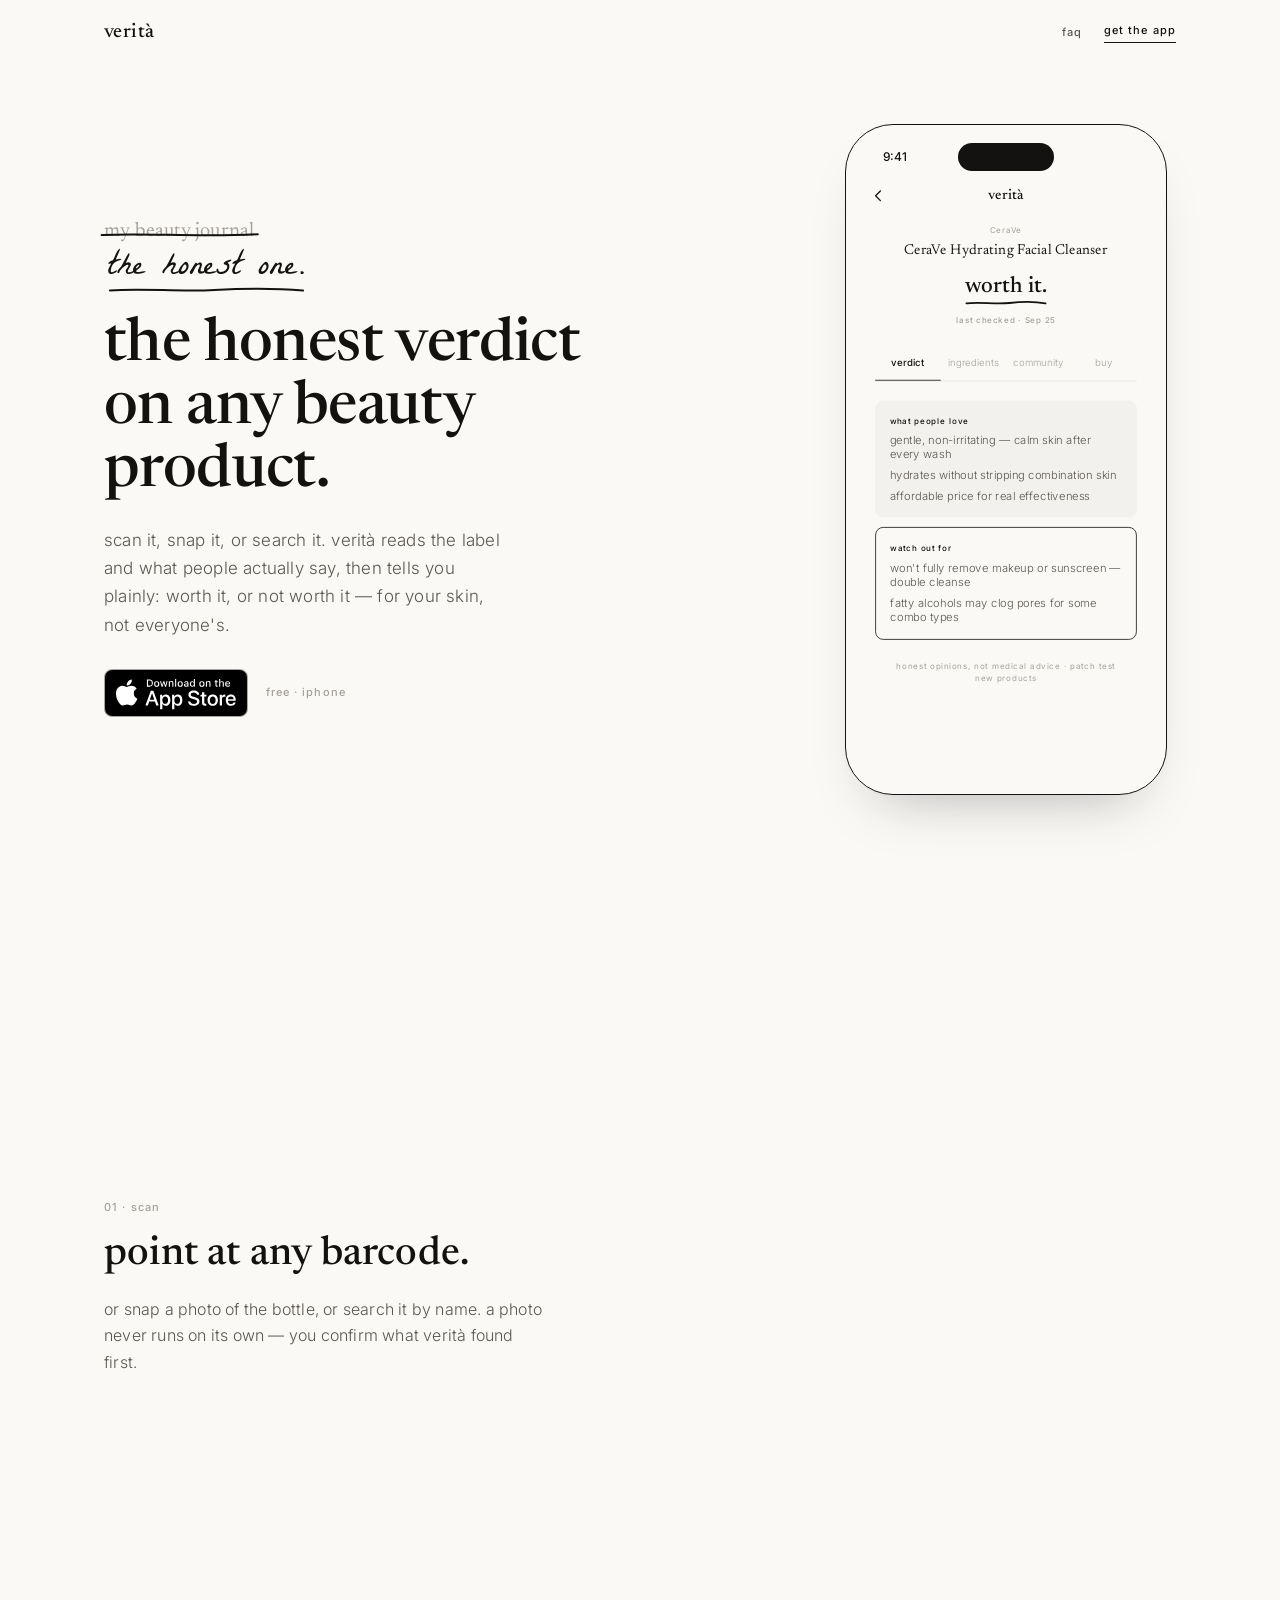
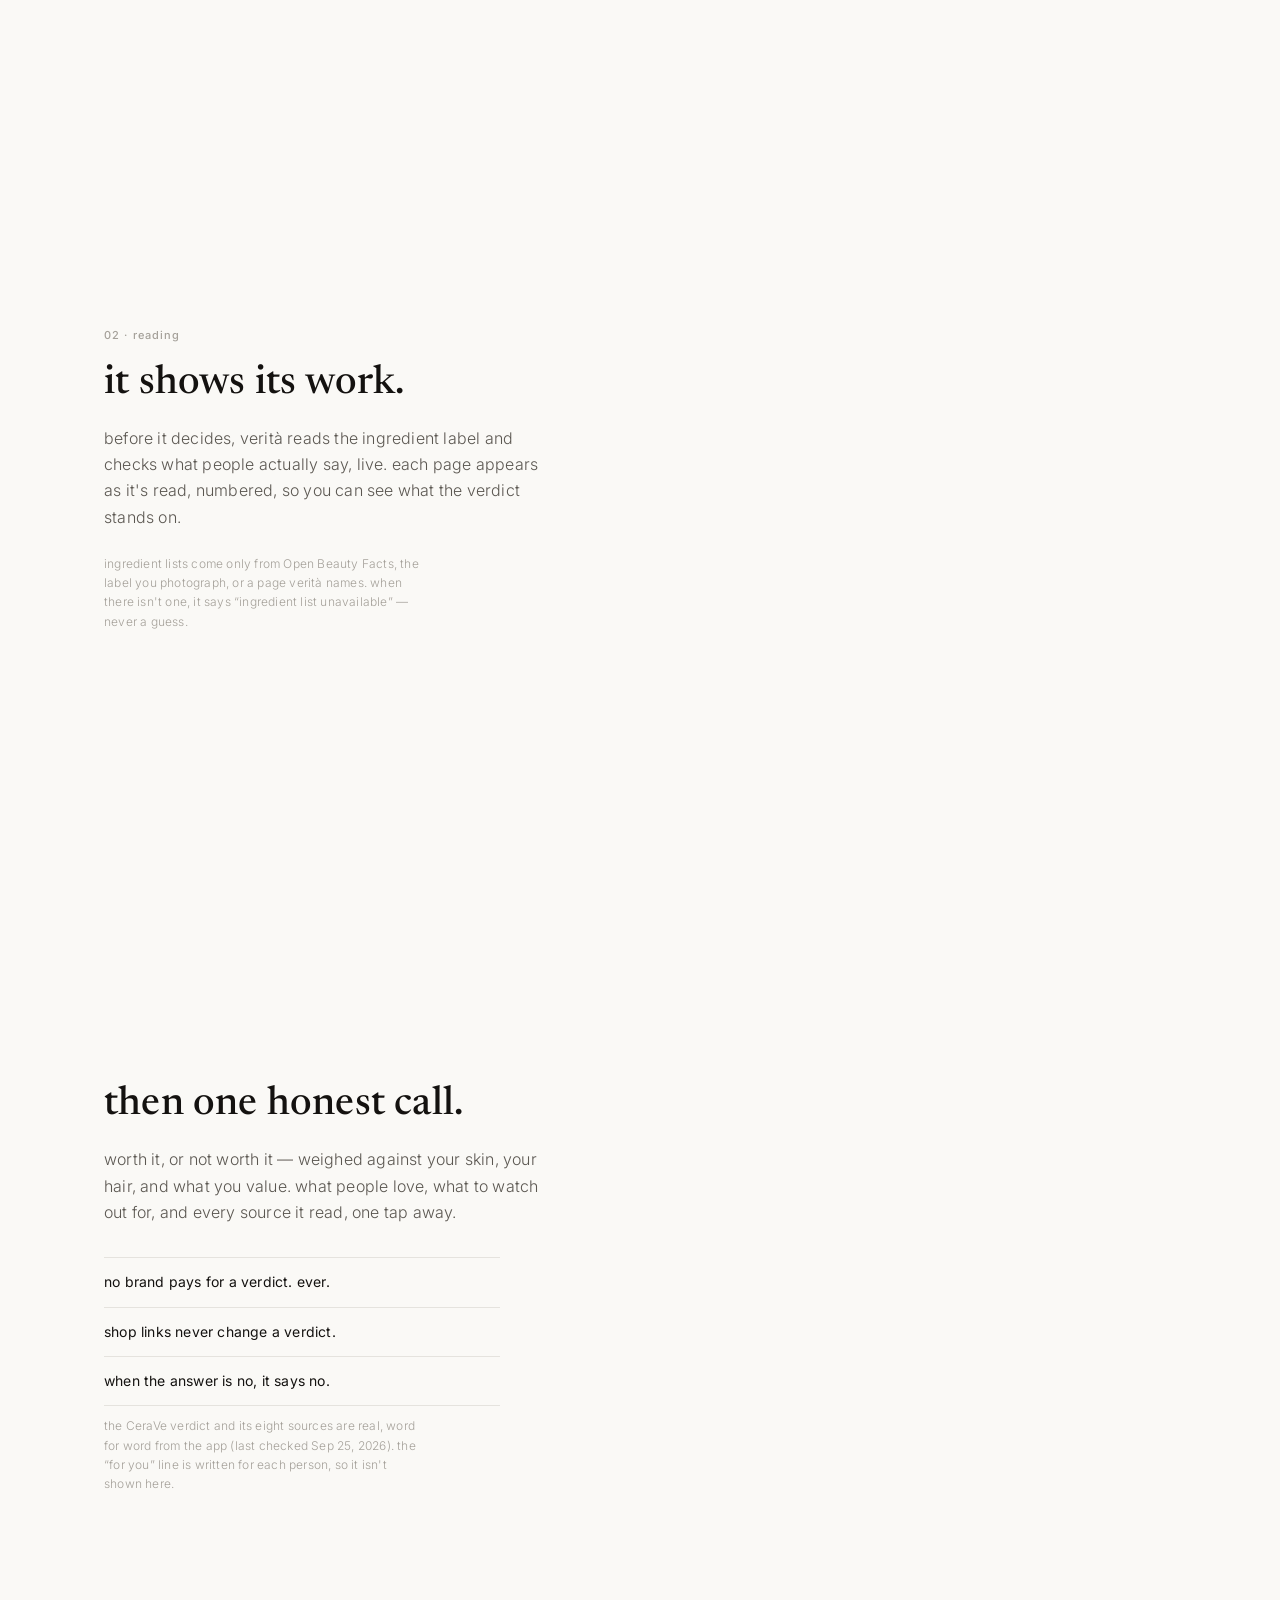
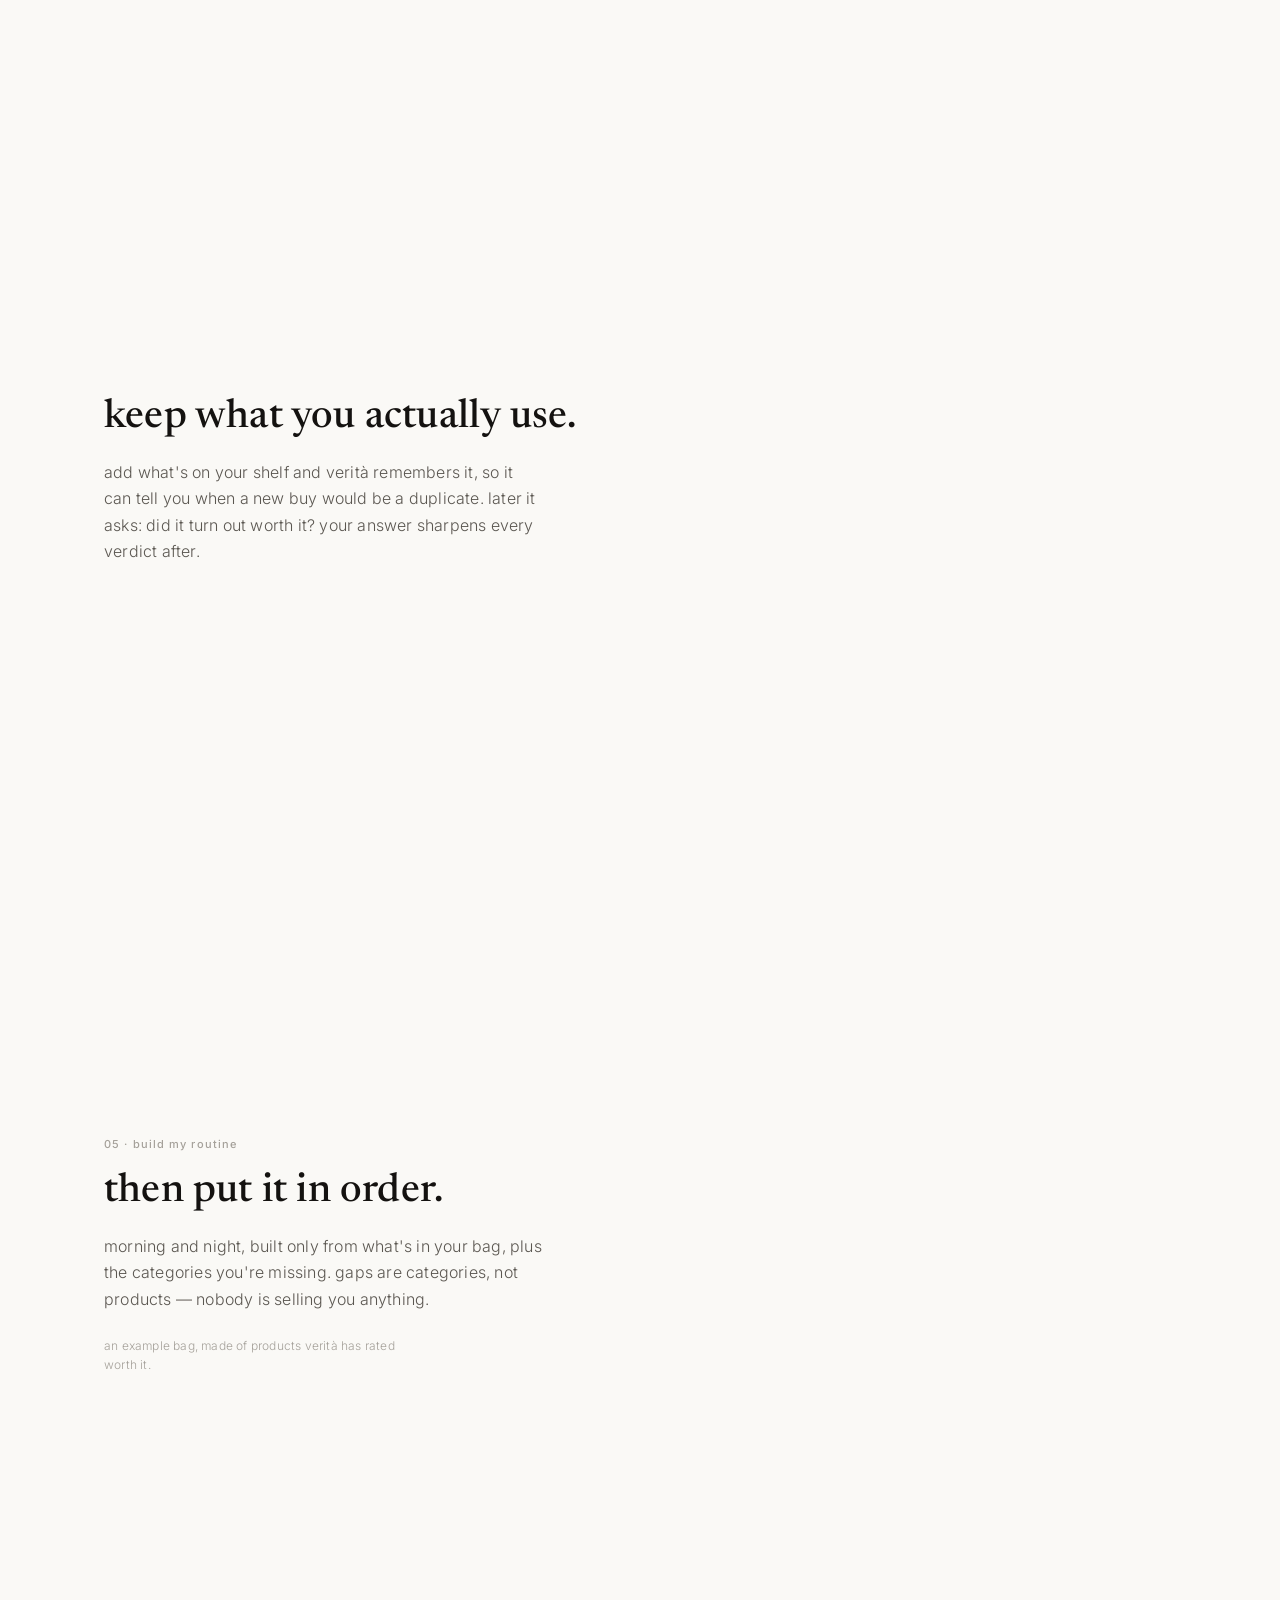
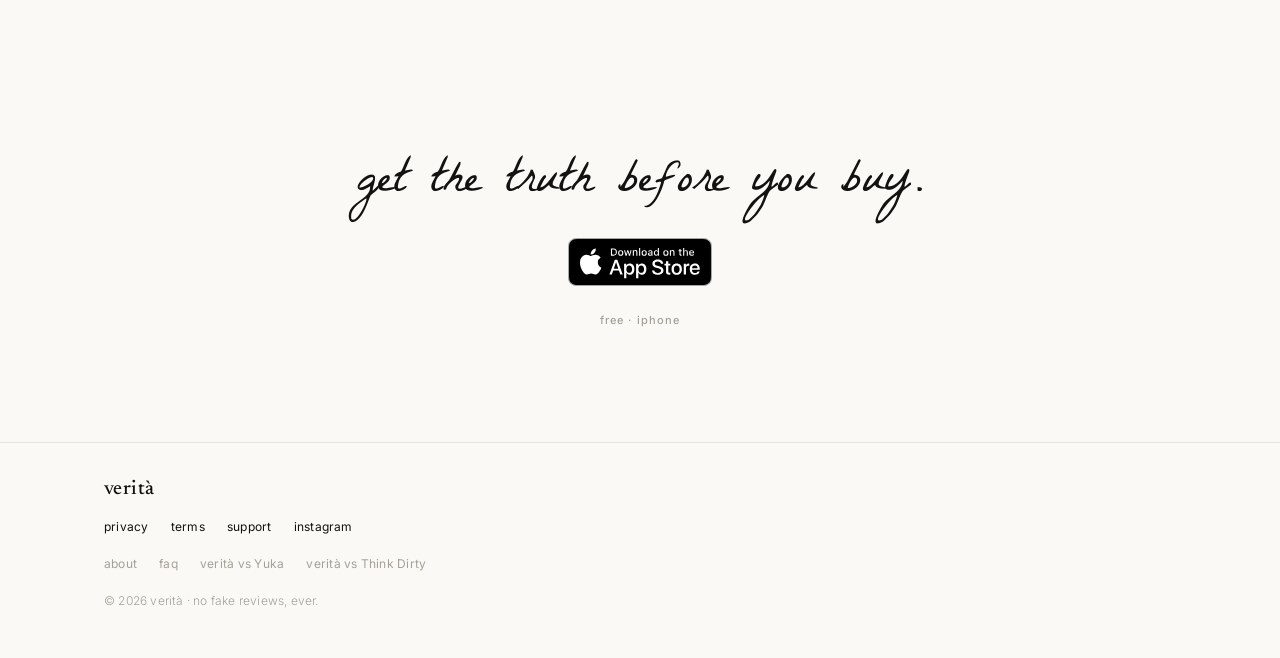
==== commit 2d8921e3: "Redesign: one-page story in the app's journal system + /support Homepage rebuilt to flow like the ap" ====
--- a/index.html
+++ b/index.html
@@ -5,6 +5,7 @@
 <meta name="viewport" content="width=device-width, initial-scale=1.0">
 <title>verità — the honest verdict on beauty</title>
 <meta name="description" content="Scan, snap, or search any beauty product — Verità tells you if it's actually worth it, for your skin. Free on iPhone — now on the App Store.">
+<meta name="theme-color" content="#FAF9F6">
 <meta property="og:title" content="verità — the honest verdict on beauty">
 <meta property="og:description" content="Scan any beauty product. Get an honest verdict for your skin — including no. Free on iPhone.">
 <meta property="og:type" content="website">
@@ -18,504 +19,486 @@
 {"@context":"https://schema.org","@type":"SoftwareApplication","name":"Verità","applicationCategory":"LifestyleApplication","operatingSystem":"iOS","description":"Scan, snap, or search any beauty product — Verità gives an honest, personalized verdict: worth it, or skip it.","url":"https://askverita.com","downloadUrl":"https://apps.apple.com/us/app/verit%C3%A0/id6782425899","installUrl":"https://apps.apple.com/us/app/verit%C3%A0/id6782425899","sameAs":["https://apps.apple.com/us/app/verit%C3%A0/id6782425899"],"author":{"@type":"Person","name":"Sofia Piniella","url":"https://askverita.com/about"},"offers":{"@type":"Offer","price":"0","priceCurrency":"USD"}}
 </script>
 <script type="application/ld+json">
-{"@context":"https://schema.org","@type":"Organization","name":"Verità","url":"https://askverita.com","logo":"https://askverita.com/og.png","description":"Verità is the honest beauty-verdict app: scan, snap, or search any beauty product and get a personalized verdict — worth it, or skip it. Brands cannot pay for verdicts.","foundingDate":"2026","foundingLocation":{"@type":"Place","name":"Miami, FL"},"founder":{"@type":"Person","name":"Sofia Piniella","url":"https://askverita.com/about"},"email":"info@askverita.com","sameAs":["https://apps.apple.com/us/app/verit%C3%A0/id6782425899"]}
+{"@context":"https://schema.org","@type":"Organization","name":"Verità","url":"https://askverita.com","logo":"https://askverita.com/og.png","description":"Verità is the honest beauty-verdict app: scan, snap, or search any beauty product and get a personalized verdict — worth it, or skip it. Brands cannot pay for verdicts.","foundingDate":"2026","foundingLocation":{"@type":"Place","name":"Miami, FL"},"founder":{"@type":"Person","name":"Sofia Piniella","url":"https://askverita.com/about"},"email":"info@askverita.com","sameAs":["https://apps.apple.com/us/app/verit%C3%A0/id6782425899","https://www.instagram.com/askverita/"]}
 </script>
 <link rel="canonical" href="https://askverita.com/">
 <link rel="preconnect" href="https://fonts.googleapis.com">
 <link rel="preconnect" href="https://fonts.gstatic.com" crossorigin>
-<link href="https://fonts.googleapis.com/css2?family=Newsreader:opsz,wght@6..72,400;6..72,500;6..72,600&family=Inter:wght@300;400;500;600&family=La+Belle+Aurore&display=swap" rel="stylesheet">
+<link href="https://fonts.googleapis.com/css2?family=Newsreader:opsz,wght@6..72,400;6..72,500&family=Inter:wght@300;400;500&family=La+Belle+Aurore&display=swap" rel="stylesheet">
+<link rel="stylesheet" href="/site.css">
 <style>
-  :root{
-    --paper:#FAF9F6; --paper-deep:#F3F1EB;
-    --ink:#141210; --soft:#5B5751; --muted:#A5A19A; --line:#E5E3DE;
+  /* ─── the story: text on the left, one sticky phone on the right ─── */
+  .story{max-width:1120px;margin:0 auto;padding:0 var(--gutter);display:grid;grid-template-columns:minmax(0,1fr) 340px;column-gap:72px;}
+  .step{grid-column:1;min-height:88vh;display:flex;flex-direction:column;justify-content:center;padding:48px 0;max-width:500px;}
+  .stage{grid-column:2;grid-row:1 / span 6;position:relative;}
+  .stage .pin{position:sticky;top:calc(50vh - var(--ph) / 2 - 10px);padding-top:8px;}
+
+  .step .eyebrow{margin-bottom:18px;}
+  .step h2{font-family:var(--serif);font-weight:500;font-size:clamp(28px,3.4vw,40px);line-height:1.12;color:var(--ink);margin-bottom:18px;}
+  .step p{font-size:16px;line-height:1.65;max-width:44ch;margin-bottom:14px;}
+  .step .note{font-size:12px;line-height:1.6;color:var(--muted);max-width:46ch;margin-top:10px;}
+
+  /* hero */
+  .hero{min-height:calc(100vh - 66px);padding-top:16px;}
+  .struck{position:relative;display:inline-block;font-family:var(--serif);font-weight:400;font-size:20px;color:var(--muted);margin-bottom:2px;align-self:flex-start;}
+  .struck svg{position:absolute;left:-3%;top:50%;width:106%;height:8px;overflow:visible;}
+  .honest{position:relative;display:inline-block;font-size:34px;line-height:1.2;transform:rotate(-1.5deg);align-self:flex-start;margin:0 0 26px 4px;}
+  .honest svg{position:absolute;left:0;bottom:-4px;width:100%;height:8px;overflow:visible;}
+  .hero h1{font-family:var(--serif);font-weight:500;font-size:clamp(38px,5.2vw,60px);line-height:1.05;letter-spacing:-.01em;color:var(--ink);margin-bottom:22px;}
+  .hero .sub{font-size:17px;max-width:40ch;margin-bottom:30px;}
+  .getit{display:flex;align-items:center;gap:18px;flex-wrap:wrap;}
+
+  /* the rules, as hairline rows (rows are not boxes, so no radius) */
+  .rules{list-style:none;margin-top:18px;border-top:1px solid var(--line);max-width:44ch;}
+  .rules li{padding:13px 0;border-bottom:1px solid var(--line);font-size:14px;color:var(--ink);font-weight:400;}
+
+  /* closing */
+  .close{max-width:1120px;margin:0 auto;padding:96px var(--gutter) 88px;display:grid;justify-items:center;text-align:center;gap:26px;}
+  .close .hand{font-size:clamp(34px,5vw,48px);line-height:1.2;transform:rotate(-1.5deg);}
+
+  /* ─── the phone ───
+     Screens are drawn at the app's real 375×812pt size, then scaled with --s,
+     so every type size below is the app's own number. */
+  .phone{--s:.8;--pw:calc(375px * var(--s));--ph:calc(812px * var(--s));position:relative;width:calc(var(--pw) + 22px);height:calc(var(--ph) + 22px);margin:0 auto;padding:10px;border:1.5px solid var(--ink);border-radius:48px;background:var(--paper);box-shadow:0 30px 60px -34px rgba(20,18,16,.35);}
+  .stage{--ph:calc(812px * .8);}
+  .phone .glass{position:relative;width:var(--pw);height:var(--ph);border-radius:38px;overflow:hidden;background:var(--paper);isolation:isolate;}
+  .phone .island{position:absolute;z-index:9;top:calc(11px * var(--s));left:50%;width:calc(120px * var(--s));height:calc(34px * var(--s));margin-left:calc(-60px * var(--s));border-radius:999px;background:var(--ink);}
+  .scr{position:absolute;top:0;left:0;width:375px;height:812px;transform:scale(var(--s));transform-origin:0 0;background:var(--paper);color:var(--soft);font-size:14px;line-height:1.45;letter-spacing:.2px;
+       opacity:0;visibility:hidden;transition:opacity .45s var(--ease),visibility 0s linear .45s;}
+  .phone[data-screen=hero] .s-verdict,.phone[data-screen=verdict] .s-verdict,.phone[data-screen=scan] .s-scan,
+  .phone[data-screen=reading] .s-reading,.phone[data-screen=bag] .s-bag,.phone[data-screen=routine] .s-routine{opacity:1;visibility:visible;transition:opacity .45s var(--ease),visibility 0s;}
+
+  .sb{position:absolute;top:17px;left:34px;font-weight:500;font-size:15px;color:var(--ink);letter-spacing:0;}
+  .s-scan .sb{color:var(--paper);}
+  .bar{position:absolute;top:54px;left:0;right:0;height:44px;display:flex;align-items:center;justify-content:center;}
+  .bar .wm{font-family:var(--serif);font-weight:500;font-size:18px;letter-spacing:.36px;color:var(--ink);}
+  .bar .back{position:absolute;left:18px;top:12px;width:20px;height:20px;}
+  .bar .back path{stroke:var(--ink);stroke-width:1.6;fill:none;stroke-linecap:round;stroke-linejoin:round;}
+  .body{position:absolute;top:98px;left:24px;right:24px;}
+  .lbl{font-size:10px;font-weight:500;letter-spacing:1px;color:var(--muted);}
+
+  /* verdict screen */
+  .vhead{text-align:center;padding-top:14px;}
+  .vbrand{font-size:10px;letter-spacing:1px;color:var(--muted);margin-bottom:8px;font-weight:400;}
+  .vprod{font-family:var(--serif);font-weight:400;font-size:18px;line-height:21px;color:var(--ink);}
+  .vword{position:relative;display:inline-block;margin-top:18px;font-family:var(--serif);font-weight:500;font-size:28px;line-height:1.1;letter-spacing:.1px;color:var(--ink);}
+  .vword svg{position:absolute;left:0;bottom:-9px;width:100%;height:8px;overflow:visible;}
+  .vword path{stroke:var(--ink);stroke-width:2.2;fill:none;stroke-linecap:round;stroke-dasharray:140;stroke-dashoffset:0;}
+  .vchecked{margin-top:20px;}
+  .tabs{display:flex;margin-top:24px;border-bottom:.5px solid var(--line);}
+  .tabs span{flex:1;text-align:center;padding:13px 0;font-size:12px;color:var(--muted);border-bottom:1.5px solid transparent;margin-bottom:-.5px;}
+  .tabs span.on{color:var(--ink);font-weight:500;border-color:var(--ink);}
+  .box{border-radius:var(--r);padding:18px;margin-top:12px;}
+  .box.love{background:var(--surface);margin-top:24px;}
+  .box.watch{border:1px solid var(--ink);}
+  .box .k{font-size:10px;font-weight:500;letter-spacing:1px;color:var(--ink);margin-bottom:8px;}
+  .box p{font-size:14px;line-height:18px;color:var(--soft);margin-bottom:8px;}
+  .box p:last-child{margin-bottom:0;}
+  .disc{margin-top:24px;text-align:center;font-size:10px;letter-spacing:1px;line-height:16px;color:var(--muted);font-weight:400;padding:0 16px;}
+
+  .scrim{position:absolute;inset:0;background:rgba(20,18,16,.22);opacity:0;}
+  .sheet{position:absolute;left:0;right:0;bottom:0;height:560px;background:var(--paper);border-radius:var(--r) var(--r) 0 0;padding:14px 24px 0;transform:translateY(100%);}
+  .sheet .grab{width:36px;height:4px;border-radius:var(--r);background:var(--line);margin:0 auto 22px;}
+  .sheet h3{font-family:var(--serif);font-weight:500;font-size:26px;line-height:1.1;color:var(--ink);margin-bottom:6px;}
+  .sheet .sub{font-size:14px;color:var(--soft);margin-bottom:16px;}
+  .src{display:flex;justify-content:space-between;align-items:center;padding:12px 0;border-bottom:.5px solid var(--line);font-size:14px;font-weight:400;color:var(--ink);}
+  .src:first-of-type{border-top:.5px solid var(--line);}
+  .src i{font-style:normal;color:var(--muted);font-size:13px;}
+  .sheet .lbl{margin-top:16px;}
+
+  /* the reveal, in the app's order: verdict word → underline draws → boxes → (on the verdict step) sources */
+  /* A screen only resets to its starting state while it is the one on show and
+     hasn't started — so a screen fading out keeps its content. */
+  .phone[data-screen=verdict]:not(.run) .s-verdict .v1,.phone[data-screen=verdict]:not(.run) .s-verdict .v3{opacity:0;}
+  .phone[data-screen=verdict]:not(.run) .s-verdict .vword path{stroke-dashoffset:140;}
+  .phone.run .s-verdict .v1{opacity:1;transition:opacity .15s ease .35s;}
+  .phone.run .s-verdict .vword path{stroke-dashoffset:0;transition:stroke-dashoffset .35s ease-out .65s;}
+  .phone.run .s-verdict .v3{opacity:1;transition:opacity .2s ease 1.1s;}
+  .phone.run[data-screen=verdict] .s-verdict .scrim{opacity:1;transition:opacity .4s ease 2.6s;}
+  .phone.run[data-screen=verdict] .s-verdict .sheet{transform:none;transition:transform .55s var(--ease) 2.6s;}
+
+  /* scan screen */
+  .s-scan{background:var(--ink);}
+  .s-scan .bar .back path{stroke:var(--paper);}
+  .frame{position:absolute;left:52px;top:250px;width:271px;height:180px;border:1.5px solid rgba(250,249,246,.9);border-radius:var(--r);display:flex;align-items:center;justify-content:center;transition:transform .4s var(--ease);}
+  .frame svg{width:200px;height:96px;opacity:.92;}
+  .sweep{position:absolute;left:14px;right:14px;top:14px;height:1px;background:var(--paper);opacity:0;}
+  .phone.run .s-scan .sweep{animation:sweep 1.3s var(--ease) .4s 1 forwards;}
+  @keyframes sweep{0%{opacity:0;transform:translateY(0);}15%{opacity:.85;}85%{opacity:.85;}100%{opacity:0;transform:translateY(150px);}}
+  .phone.run .s-scan .frame{transform:scale(.97);transition-delay:1.7s;}
+  .hint{position:absolute;left:24px;right:24px;top:458px;text-align:center;font-size:14px;color:rgba(250,249,246,.8);height:20px;}
+  .hint span{position:absolute;left:0;right:0;transition:opacity .2s ease;}
+  .hint .h2{opacity:0;}
+  .phone.run .s-scan .hint .h1{opacity:0;transition-delay:1.8s;}
+  .phone.run .s-scan .hint .h2{opacity:1;transition-delay:2s;}
+  .modes{position:absolute;bottom:92px;left:0;right:0;display:flex;justify-content:center;gap:36px;font-size:13px;color:rgba(250,249,246,.5);}
+  .modes .on{color:var(--paper);border-bottom:1.5px solid var(--paper);padding-bottom:5px;}
+
+  /* reading screen */
+  .s-reading .vhead{padding-bottom:6px;}
+  .rtabs{display:flex;margin:24px 0 18px;border-bottom:.5px solid var(--line);}
+  .rtabs span{flex:1;text-align:center;padding:13px 0;font-size:12px;color:var(--muted);}
+  .phone[data-screen=reading]:not(.run) .ln{opacity:0;}
+  .phone.run .s-reading .ln{opacity:1;transition:opacity .3s ease calc(.3s + var(--i) * .42s);}
+  .rnote{font-size:14px;line-height:20px;font-weight:400;color:var(--soft);margin-bottom:12px;}
+  .chips{display:flex;flex-wrap:wrap;gap:4px 12px;margin-bottom:16px;}
+  .chips span{font-size:11px;color:var(--soft);font-weight:400;}
+  .chips .more{color:var(--muted);}
+  .rsrc{display:flex;margin-bottom:12px;}
+  .rsrc .n{width:24px;flex-shrink:0;font-size:10px;font-weight:500;letter-spacing:1px;color:var(--muted);margin-top:2px;}
+  .rsrc .t{font-size:13px;line-height:18px;color:var(--ink);font-weight:400;}
+
+  /* bag screen */
+  .bagtop{position:absolute;top:98px;left:0;right:0;background:var(--ink);border-radius:0;padding:40px 24px 32px;}
+  .bagtop .e{font-size:10px;font-weight:500;letter-spacing:1px;color:rgba(250,249,246,.65);}
+  .bagtop h4{font-family:var(--serif);font-weight:400;font-size:26px;letter-spacing:-.2px;color:var(--paper);margin-top:8px;line-height:1.15;}
+  .bagtop .sk{font-size:14px;color:rgba(250,249,246,.65);margin-top:6px;}
+  .stats{display:flex;margin-top:26px;}
+  .stats div{flex:1;}
+  .stats b{display:block;font-family:var(--serif);font-weight:400;font-size:26px;color:var(--paper);line-height:1.1;}
+  .stats span{display:block;font-size:10px;font-weight:500;letter-spacing:1px;color:rgba(250,249,246,.65);margin-top:6px;}
+  .bagbody{position:absolute;top:338px;left:24px;right:24px;}
+  .trow{display:block;padding:14px 0;border-top:.5px solid var(--line);border-bottom:.5px solid var(--line);font-size:11px;font-weight:500;letter-spacing:1.1px;color:var(--ink);}
+  .cat{margin:22px 0 2px;}
+  .item{display:flex;align-items:center;gap:12px;padding:12px 0;border-bottom:.5px solid var(--line);}
+  .item .w{flex:1;min-width:0;}
+  .item .b{font-size:10px;letter-spacing:1px;color:var(--muted);}
+  .item .p{font-family:var(--serif);font-weight:400;font-size:17px;line-height:21px;color:var(--ink);white-space:nowrap;overflow:hidden;text-overflow:ellipsis;}
+  .pill{flex-shrink:0;border-radius:var(--r);padding:6px 12px;font-size:12px;font-weight:500;letter-spacing:.6px;background:var(--ink);color:var(--paper);border:1px solid var(--ink);}
+  .ask{display:flex;justify-content:space-between;padding:10px 0 12px;border-bottom:.5px solid var(--line);font-size:13px;color:var(--soft);}
+  .ask b{font-weight:500;color:var(--ink);letter-spacing:.5px;font-size:12px;}
+  .nav{position:absolute;left:0;right:0;bottom:0;height:83px;border-top:.5px solid var(--line);display:flex;justify-content:space-around;padding-top:12px;background:var(--paper);}
+  .nav span{font-size:9px;font-weight:500;letter-spacing:.9px;color:var(--nav-off);display:flex;flex-direction:column;align-items:center;gap:6px;}
+  .nav span::before{content:"";width:18px;height:18px;border:1.5px solid currentColor;border-radius:var(--r);}
+  .nav span.on{color:var(--ink);}
+
+  /* routine screen */
+  .s-routine h4{font-family:var(--serif);font-weight:500;font-size:26px;line-height:1.1;color:var(--ink);margin-top:14px;}
+  .s-routine .rsub{font-size:13px;color:var(--soft);margin-top:6px;}
+  .per{margin-top:28px;}
+  .per .lbl{margin-bottom:4px;}
+  .rrow{display:flex;gap:14px;align-items:baseline;padding:11px 0;border-bottom:.5px solid var(--line);}
+  .rrow .n{font-family:var(--serif);font-size:17px;color:var(--muted);width:12px;}
+  .rrow .p{font-family:var(--serif);font-size:16px;line-height:20px;color:var(--ink);white-space:nowrap;overflow:hidden;text-overflow:ellipsis;}
+  .gap{border:.5px solid var(--line);border-radius:var(--r);padding:16px 18px;margin-top:8px;display:flex;justify-content:space-between;font-size:14px;color:var(--ink);font-weight:400;}
+  .gap i{font-style:normal;font-size:13px;color:var(--soft);}
+  .rfoot{margin-top:20px;font-size:12px;line-height:17px;color:var(--muted);}
+  .phone[data-screen=routine]:not(.run) .s-routine .rr{opacity:0;}
+  .phone.run .s-routine .rr{opacity:1;transition:opacity .3s ease calc(.25s + var(--i) * .12s);}
+
+  /* scroll reveal for the text: a page turning, not a pop */
+  .rv{opacity:0;transform:translateY(14px);transition:opacity .7s var(--ease),transform .7s var(--ease);}
+  .rv.in{opacity:1;transform:none;}
+  .no-js .rv{opacity:1;transform:none;}
+
+  /* ─── phone + tablet: stack the phone under each step's text ─── */
+  .slot{display:none;}
+  @media (max-width:899px){
+    .story{display:block;}
+    .stage{display:none;}
+    .step{min-height:0;max-width:none;padding:56px 0 8px;}
+    .step + .step{border-top:1px solid var(--line);}
+    .hero{min-height:0;padding-top:20px;}
+    .slot{display:block;margin-top:34px;}
+    .slot .phone{--s:.66;}
+    .step p{font-size:15px;}
+    .hero .sub{font-size:16px;}
+    .close{padding:72px var(--gutter) 64px;}
   }
-  *{margin:0;padding:0;box-sizing:border-box;}
-  html{scroll-behavior:smooth;}
-  body{font-family:'Inter',sans-serif;font-weight:300;color:var(--soft);background:var(--paper);line-height:1.65;font-size:16px;-webkit-font-smoothing:antialiased;}
-  a{color:inherit;}
-  a:focus-visible{outline:2px solid var(--ink);outline-offset:3px;}
-  img{max-width:100%;height:auto;}
-  .serif{font-family:'Newsreader',serif;font-weight:500;}
-  .hand{font-family:'La Belle Aurore',cursive;color:var(--ink);}
-
-  /* each section is a "page" */
-  .page{max-width:1060px;margin:0 auto;padding:60px 8vw;position:relative;border-top:1px solid var(--line);}
-  .page:first-child{border-top:none;}
-  .page-label{display:flex;justify-content:space-between;align-items:baseline;font-size:10px;letter-spacing:.24em;text-transform:uppercase;color:var(--muted);font-weight:500;margin-bottom:40px;}
-
-  .btn{display:inline-block;background:var(--ink);color:var(--paper);padding:17px 34px;font-size:11.5px;font-weight:600;letter-spacing:.16em;text-transform:uppercase;text-decoration:none;box-shadow:3px 3px 0 rgba(20,18,16,.15);transition:transform .15s, box-shadow .15s;}
-  .btn:hover{transform:translate(-1px,-1px);box-shadow:4px 4px 0 rgba(20,18,16,.2);}
-  /* Apple's official App Store badge — never restyled, min 40px tall, clear space kept by the surrounding layout. */
-  .appstore{display:inline-block;line-height:0;transition:transform .15s;}
-  .appstore:hover{transform:translate(-1px,-1px);}
-  .appstore img{display:block;height:54px;width:auto;}
-
-  /* hand-drawn strokes */
-  .uwrap{position:relative;display:inline-block;}
-  .uwrap svg{position:absolute;left:-1%;bottom:-.08em;width:102%;height:.22em;overflow:visible;}
-  .uwrap path{stroke:var(--ink);fill:none;stroke-linecap:round;}
-  .draw path{stroke-dasharray:900;stroke-dashoffset:900;animation:draw .7s ease .5s forwards;}
-  @keyframes draw{to{stroke-dashoffset:0;}}
-  @media(prefers-reduced-motion:reduce){.draw path{animation:none;stroke-dashoffset:0;} html{scroll-behavior:auto;}}
-  .strike{position:relative;display:inline-block;}
-  .strike svg{position:absolute;left:-2%;top:52%;width:104%;height:.18em;overflow:visible;}
-  .strike path{stroke:var(--ink);fill:none;stroke-linecap:round;}
-
-  /* film photo slots */
-  .photo{background:#fff;padding:10px 10px 14px;box-shadow:0 12px 30px -14px rgba(20,18,16,.3);display:inline-block;transform:rotate(-1.5deg);position:relative;}
-  .photo.r{transform:rotate(1.2deg);}
-  .photo::before{content:"";position:absolute;top:-9px;left:50%;transform:translateX(-50%) rotate(-2deg);width:64px;height:20px;background:rgba(222,214,196,.8);}
-  .photo .ph{background:var(--paper-deep);display:flex;align-items:center;justify-content:center;color:var(--muted);font-size:10px;letter-spacing:.16em;text-transform:uppercase;text-align:center;line-height:1.8;}
-  /* Swap: replace each .ph div with <img> of your film photo, same dimensions, filter:grayscale(1) contrast(.92) brightness(.95) */
-
-  /* ─── COVER ─── */
-  .cover .masthead{display:flex;justify-content:space-between;align-items:baseline;font-size:10px;letter-spacing:.24em;text-transform:uppercase;color:var(--muted);font-weight:500;margin-bottom:54px;}
-  .topnav{display:flex;gap:22px;}
-  .topnav a{text-decoration:none;color:var(--soft);}
-  .topnav a.navget{color:var(--ink);border-bottom:1px solid var(--ink);padding-bottom:2px;}
-  .kicker{font-size:11px;letter-spacing:.26em;color:var(--soft);font-weight:500;margin-bottom:18px;}
-  .crossed{font-family:'Newsreader',serif;font-weight:400;font-size:clamp(22px,2.6vw,30px);color:var(--muted);text-decoration:line-through;text-decoration-thickness:2px;margin-bottom:6px;}
-  .cover h1{font-size:clamp(52px,8vw,96px);line-height:1;color:var(--ink);margin-bottom:34px;}
-  .cover-hand{display:block;font-size:clamp(38px,4.8vw,58px);line-height:1.15;margin-bottom:34px;font-weight:400;}
-  .cover .sub{font-size:clamp(16px,1.6vw,19px);max-width:52ch;color:var(--soft);margin-bottom:18px;}
-  .cover .sub em{font-family:'Newsreader',serif;font-style:italic;color:var(--ink);}
-  .notfor-hero{font-size:13.5px;line-height:1.6;color:var(--muted);max-width:52ch;margin-bottom:44px;}
-  .cover-note{margin:40px 0 12px;font-size:clamp(24px,2.6vw,30px);}
-  .cover-cta{display:flex;align-items:center;gap:22px;flex-wrap:wrap;margin-top:10px;}
-  .alt-cta{font-size:13px;color:var(--muted);margin-top:26px;}
-  .alt-cta a{color:var(--soft);}
-  .alt-cta .form{max-width:420px;margin-top:10px;}
-  .cover-cta .tiny{font-size:11px;letter-spacing:.1em;text-transform:uppercase;color:var(--muted);}
-  /* App Store rating (D3.5) — stays hidden until the listing has 10+ ratings; fill data-rating / data-count from App Store Connect. */
-  .rating{font-size:11px;letter-spacing:.1em;text-transform:uppercase;color:var(--soft);}
-
-  /* ─── PROOF (D3.1) — hidden until a real number exists ─── */
-  .proof{padding-top:0;padding-bottom:0;border-top:none;}
-  .proof-line{font-family:'Newsreader',serif;font-weight:500;font-size:clamp(20px,2.4vw,26px);color:var(--ink);padding:28px 0;border-top:1px solid var(--line);border-bottom:1px solid var(--line);}
-  .proof-line .n{font-weight:600;}
-  .proof-src{display:block;font-family:'Inter',sans-serif;font-weight:400;font-size:10.5px;letter-spacing:.14em;text-transform:uppercase;color:var(--muted);margin-top:6px;}
-
-  /* ─── HOW ─── */
-  .how-grid{display:grid;grid-template-columns:1fr 1fr 1fr;gap:44px;}
-  .how-step .num{font-family:'Newsreader',serif;font-weight:400;font-size:56px;color:var(--line);line-height:1;margin-bottom:8px;}
-  .how-step h3{font-family:'Newsreader',serif;font-weight:500;font-size:22px;color:var(--ink);margin-bottom:12px;}
-  .how-step p{font-size:14.5px;}
-
-  /* ─── ENTRIES ─── */
-  .entries-intro{font-size:15px;max-width:54ch;margin-bottom:40px;}
-  .entry{display:grid;grid-template-columns:1fr auto;gap:24px;align-items:baseline;padding:26px 0;border-bottom:1px solid var(--line);}
-  .entry:first-of-type{border-top:1.5px solid var(--ink);}
-  .e-brand{font-size:10px;letter-spacing:.2em;text-transform:uppercase;color:var(--muted);font-weight:500;margin-bottom:3px;}
-  .e-prod{font-family:'Newsreader',serif;font-weight:500;font-size:clamp(19px,2.2vw,24px);color:var(--ink);margin-bottom:8px;}
-  .e-why{font-size:14px;max-width:56ch;}
-  .e-v{font-family:'Newsreader',serif;font-weight:500;font-size:clamp(19px,2vw,23px);white-space:nowrap;color:var(--ink);}
-  .entry-note{margin-top:34px;font-size:24px;transform:rotate(-1.5deg);display:inline-block;}
-  .e-context{font-size:10.5px;letter-spacing:.14em;text-transform:uppercase;color:var(--muted);margin-top:2px;}
-  /* entries + phone frame (D1.5) */
-  .entries-grid{display:grid;grid-template-columns:1fr 250px;gap:64px;align-items:start;}
-  .phone-col{position:sticky;top:40px;}
-  .phone{width:100%;max-width:250px;margin:0 auto;border:1.5px solid var(--ink);border-radius:30px;padding:12px 8px 14px;background:var(--paper);box-shadow:0 26px 60px -28px rgba(20,18,16,.35);}
-  .phone::before{content:"";display:block;width:70px;height:6px;background:var(--ink);border-radius:3px;margin:0 auto 10px;}
-  .phone img{display:block;width:100%;height:auto;border-radius:16px;}
-  .phone-cap{display:block;text-align:center;font-size:20px;transform:rotate(-2deg);margin-top:16px;}
-  .phone-src{display:block;text-align:center;font-size:10px;letter-spacing:.1em;text-transform:uppercase;color:var(--muted);margin-top:6px;}
-
-  .scrap{position:relative;width:100%;aspect-ratio:10/5.4;margin-top:32px;}
-  .scrap-item{position:absolute;}
-  .scrap-item img{width:100%;height:auto;display:block;}
-  .scrap .cap{font-family:'La Belle Aurore',cursive;font-size:clamp(11px,1.8vw,18px);color:var(--ink);text-align:center;margin-top:2px;transform:rotate(-2deg);}
-  .papernote{background:repeating-linear-gradient(#FFFDF8 0 1.6em, #E8E2D4 1.6em calc(1.6em + 1px));padding:1.2em 1em 1em;box-shadow:0 8px 20px -10px rgba(20,18,16,.3);line-height:1.6em;}
-  .papernote::before{content:"";position:absolute;top:-8px;left:50%;transform:translateX(-50%) rotate(-3deg);width:52px;height:16px;background:rgba(222,214,196,.85);}
-  .papernote .hand{line-height:1.6em;display:block;}
-  .scrap-note{position:absolute;font-size:clamp(14px,2.2vw,22px);transform:rotate(-2deg);white-space:nowrap;}
-  .flow-strip{margin-top:36px;}
-  .flow-strip .photo{box-shadow:0 6px 16px -8px rgba(20,18,16,.28);padding:7px 7px 9px;}
-  .entry-photo-1{width:260px;transform:rotate(-3deg);margin-right:-48px;position:relative;z-index:3;}
-  .entry-photo-2{width:205px;transform:rotate(4deg) translateY(40px);margin-right:-38px;position:relative;z-index:2;}
-  .entry-photo-3{width:175px;transform:rotate(-2deg) translateY(10px);position:relative;z-index:1;}
-  .flow-strip .photo::before{width:44px;height:16px;}
-  .flow-strip .cap{font-family:'La Belle Aurore',cursive;font-size:18px;color:var(--ink);text-align:center;margin-top:2px;transform:rotate(-2deg);}
-  .entry-photo-2 .cap{transform:rotate(2deg);}
-  .entry-photo-3 .cap{transform:rotate(-1.5deg);}
-  .entry-photo-1::before{transform:translateX(-50%) rotate(-4deg);}
-  .entry-photo-2::before{transform:translateX(-50%) rotate(5deg);left:38%;}
-  .entry-photo-3::before{transform:translateX(-50%) rotate(-3deg);left:62%;}
-  .flow-note{display:block;font-size:22px;transform:rotate(-2deg);margin:8px 0 0 4px;}
-
-  /* ─── RULES ─── */
-  .rules h2{font-size:clamp(26px,3.4vw,40px);color:var(--ink);line-height:1.2;margin-bottom:44px;white-space:nowrap;}
-  .rule{display:flex;gap:32px;align-items:baseline;margin-bottom:36px;}
-  .rule .rn{font-size:10px;color:var(--muted);letter-spacing:.1em;flex-shrink:0;width:24px;}
-  .rule .hand{font-size:clamp(24px,3vw,32px);line-height:1.35;}
-  .rules-photo{position:absolute;right:8vw;bottom:70px;}
-  .rules-photo .ph{width:180px;height:130px;}
-
-  /* ─── POCKET ─── */
-  .pocket-grid{display:grid;grid-template-columns:1fr .9fr;gap:70px;align-items:center;}
-  .pocket h2{font-size:clamp(30px,4vw,44px);color:var(--ink);line-height:1.15;margin-bottom:22px;}
-  .pocket p{font-size:16px;max-width:44ch;margin-bottom:18px;}
-  .pocket-note{font-size:26px;display:inline-block;transform:rotate(-1.5deg);margin:14px 0 30px;}
-  .mini{width:100%;max-width:290px;margin:0 auto;background:var(--paper);border:1px solid var(--line);box-shadow:0 26px 60px -28px rgba(20,18,16,.35);padding:24px 22px 28px;}
-  .mini .m-wm{font-family:'Newsreader',serif;font-weight:500;font-size:15px;color:var(--ink);text-align:center;margin-bottom:20px;}
-  .mini .m-brand{font-size:9px;letter-spacing:.2em;text-transform:uppercase;color:var(--muted);text-align:center;font-weight:500;}
-  .mini .m-prod{font-family:'Newsreader',serif;font-weight:500;font-size:18px;color:var(--ink);text-align:center;line-height:1.3;margin:4px 0 14px;}
-  .mini .m-says{font-size:8.5px;letter-spacing:.24em;text-transform:uppercase;color:var(--muted);text-align:center;}
-  .mini .m-v{font-family:'Newsreader',serif;font-weight:500;font-size:30px;color:var(--ink);text-align:center;line-height:1.15;margin-bottom:4px;}
-  .mini .m-for{font-size:11px;color:var(--muted);text-align:center;margin:8px 0 16px;}
-  .mini .m-box{background:var(--paper-deep);padding:13px 14px;margin-bottom:10px;}
-  .mini .m-label{font-size:8.5px;letter-spacing:.18em;text-transform:uppercase;color:var(--ink);font-weight:600;margin-bottom:6px;}
-  .mini .m-box p{font-size:11.5px;line-height:1.55;color:var(--soft);}
-
-  /* ─── CLOSE ─── */
-  .close{text-align:left;}
-  .close-grid{display:grid;grid-template-columns:1fr .8fr;gap:60px;align-items:center;}
-  .close-photo{width:100%;max-width:230px;max-height:420px;overflow:hidden;justify-self:end;}
-  .close-photo img{object-fit:cover;object-position:top;height:400px;}
-  .founder{display:flex;gap:28px;align-items:center;margin-top:56px;padding-top:44px;border-top:1px solid var(--line);}
-  .f-note{font-size:15px;max-width:52ch;}
-  .f-note strong{color:var(--ink);font-weight:600;}
-  .ind-grid{display:grid;grid-template-columns:1fr 1fr 1fr;gap:44px;}
-  .ind-item h3{font-family:'Newsreader',serif;font-weight:500;font-size:21px;color:var(--ink);margin-bottom:10px;}
-  .ind-item p{font-size:14px;}
-  .ind-head{display:grid;grid-template-columns:1fr auto;gap:32px;align-items:start;margin-bottom:40px;}
-  .ind-head .page-label{margin-bottom:0;}
-  .ind-note{position:relative;width:210px;transform:rotate(1.5deg);margin-top:-6px;}
-  .ind-note .hand{font-size:19px;}
-  .f-more{font-size:13px;color:var(--soft);margin-top:10px;display:inline-block;}
-  /* testimonial wall (D3.2) — hidden until real, named quotes exist */
-  .quotes-grid{display:grid;grid-template-columns:1fr 1fr 1fr;gap:36px;}
-  .quote{border-top:1px solid var(--line);padding-top:18px;}
-  .quote p{font-family:'Newsreader',serif;font-weight:400;font-size:18px;color:var(--ink);line-height:1.4;margin-bottom:12px;}
-  .quote .who{display:flex;align-items:center;gap:12px;font-size:11px;letter-spacing:.14em;text-transform:uppercase;color:var(--muted);}
-  .quote .who img{width:36px;height:36px;object-fit:cover;filter:grayscale(1);}
-  .notfor{font-size:14px;max-width:38ch;margin:-10px 0 24px;}
-  .close .hand{font-size:clamp(34px,5vw,52px);display:inline-block;transform:rotate(-1deg);margin-bottom:36px;line-height:1.3;}
-  .close .arrow{width:70px;height:44px;display:block;margin:6px 0 26px 14px;}
-  .close .arrow path{stroke:var(--ink);stroke-width:2;fill:none;stroke-linecap:round;stroke-linejoin:round;}
-  footer{max-width:1060px;margin:0 auto;padding:40px 8vw 60px;display:flex;justify-content:space-between;flex-wrap:wrap;gap:16px;font-size:12px;color:var(--muted);}
-  footer .fb{font-family:'Newsreader',serif;font-weight:500;font-size:16px;color:var(--ink);text-decoration:none;}
-  footer nav{display:flex;gap:18px 26px;flex-wrap:wrap;}
-  footer nav a{text-decoration:none;}
-
-  @media(max-width:860px){
-    .page{padding:44px 7vw;}
-    .how-grid{grid-template-columns:1fr;gap:40px;}
-    .entries-grid{grid-template-columns:1fr;gap:40px;}
-    .phone-col{position:static;}
-    .ind-head{grid-template-columns:1fr;gap:20px;}
-    .ind-note{width:190px;margin-top:0;}
-    .quotes-grid{grid-template-columns:1fr;gap:24px;}
-    .pocket-grid{grid-template-columns:1fr;gap:48px;}
-    .close-grid{grid-template-columns:1.15fr .85fr;gap:16px;align-items:center;}
-    .close-photo{justify-self:end;max-width:150px;max-height:none;margin-top:0;}
-    .close-photo img{height:auto;object-fit:contain;}
-    .founder{display:flex;gap:28px;align-items:center;margin-top:56px;padding-top:44px;border-top:1px solid var(--line);}
-  .f-note{font-size:15px;max-width:52ch;}
-  .f-note strong{color:var(--ink);font-weight:600;}
-  .ind-grid{display:grid;grid-template-columns:1fr 1fr 1fr;gap:44px;}
-  .ind-item h3{font-family:'Newsreader',serif;font-weight:500;font-size:21px;color:var(--ink);margin-bottom:10px;}
-  .ind-item p{font-size:14px;}
-  .notfor{font-size:14px;max-width:38ch;margin:-10px 0 24px;}
-  .close .hand{font-size:clamp(24px,6.5vw,34px);}
-    .close .btn{padding:14px 18px;font-size:10px;}
-    .appstore img{height:46px;}
-    .entry{grid-template-columns:1fr;gap:8px;}
-    .rules-photo{position:static;margin-top:40px;}
-    .cover .masthead{margin-bottom:56px;}
-    .rules h2{white-space:normal;font-size:clamp(24px,7vw,32px);}
-    .topnav{gap:14px;}
-    .topnav a:not(.navget){display:none;}
-    .ind-grid{grid-template-columns:1fr;gap:28px;}
-    .founder{flex-direction:row;align-items:flex-start;}
+  @media (min-width:900px) and (max-height:760px){
+    .stage .phone{--s:.7;}
+    .stage{--ph:calc(812px * .7);}
   }
-
-  /* Mobile collage (D2.5): under 600px the absolutely-positioned scrapbook becomes a
-     two-column grid of the real screenshots + the papernote; decorative crops are hidden. */
-  @media(max-width:600px){
-    .scrap{aspect-ratio:auto;display:grid;grid-template-columns:1fr 1fr;gap:34px 22px;align-items:start;margin-top:44px;padding-top:10px;}
-    .scrap-item{position:static !important;width:100% !important;}
-    .scrap-item.m-hide,.scrap-item.m-deco{display:none;}
-    .scrap-item.papernote{grid-column:1 / -1;order:10;width:min(100%,240px) !important;justify-self:center;margin-top:4px;}
-    .scrap .cap{font-size:15px;}
-  }
-
-  @media(max-width:480px){
-    .entry-photo-1{width:140px;margin-right:-28px;}
-    .entry-photo-2{width:112px;transform:rotate(4deg) translateY(22px);margin-right:-22px;}
-    .entry-photo-3{width:98px;transform:rotate(-2deg) translateY(6px);}
-    .page-label{flex-direction:column;align-items:flex-start;gap:4px;}
-    .scrap-note{left:40% !important;font-size:12px;}
+  @media (prefers-reduced-motion:reduce){
+    .rv{opacity:1;transform:none;transition:none;}
+    .scr,.scr *{transition:none !important;animation:none !important;}
+    .phone .s-verdict .v1,.phone .s-verdict .v3,.phone .ln,.phone .rr{opacity:1 !important;}
+    .phone .s-verdict .vword path{stroke-dashoffset:0 !important;}
+    .hint .h1{opacity:0;} .hint .h2{opacity:1;}
+    .phone[data-screen=verdict] .s-verdict .scrim{opacity:1;}
+    .phone[data-screen=verdict] .s-verdict .sheet{transform:none;}
   }
 </style>
 </head>
-<body>
-
-<!-- ═══ PAGE 1 · COVER ═══ -->
-<section class="page cover">
-  <div class="masthead"><span>verità.</span><nav class="topnav"><a href="#how">how it works</a><a href="#entries">entries</a><a href="#rules">field notes</a><a href="/about">about</a><a href="/faq">faq</a><a href="#get" class="navget">get the app</a></nav></div>
-  <div class="kicker">THE HONEST BEAUTY-VERDICT APP</div>
-  <div class="crossed">my beauty journal</div>
-  <h1 class="hand cover-hand"><span class="uwrap draw">the honest<br>beauty-verdict app.<svg viewBox="0 0 620 20" preserveAspectRatio="none" style="left:0;bottom:-.06em;width:100%;"><path d="M6 12 C 140 4, 300 19, 460 9 S 580 14, 610 8" stroke-width="4"/></svg></span></h1>
-  <p class="sub">Scan, snap, or search any beauty product — Verità reads the ingredients, listens to real reviews, and tells you plainly: <em>worth it, or skip it.</em> Including when the answer is no. Especially then.</p>
-  <p class="notfor-hero">Not for clinicians. Not for brand-deal beauty. Not if you want someone to tell you everything is worth it.</p>
-  <div class="cover-note hand">everything I wish I knew before I bought it →</div>
-  <div class="cover-cta">
-    <a class="appstore" data-placement="cover" href="https://apps.apple.com/us/app/verit%C3%A0/id6782425899" aria-label="Download Verità on the App Store"><img src="/app-store-badge.svg" alt="Download on the App Store" width="162" height="54"></a>
-    <span class="tiny">Free · iPhone · on the App Store now</span>
-    <!-- D3.5: App Store rating. Keep hidden until the listing shows 10+ ratings, then fill both numbers from App Store Connect and remove `hidden`. Never estimate. -->
-    <span class="rating" hidden data-rating="" data-count="">★ <span class="r-val"></span> · <span class="r-count"></span> ratings on the App Store</span>
-  </div>
-  <div class="alt-cta">
-    <div class="form">
-      <iframe data-tally-src="https://tally.so/embed/b5MbqE?alignLeft=1&hideTitle=1&transparentBackground=1" loading="lazy" width="100%" height="100" frameborder="0" marginheight="0" marginwidth="0" title="Get updates by email"></iframe>
+<body class="no-js">
+<script>document.body.classList.remove('no-js');</script>
+
+<header class="mast">
+  <a class="wordmark" href="/">verità</a>
+  <nav><a href="/faq">faq</a><a class="get" data-placement="nav" href="https://apps.apple.com/us/app/verit%C3%A0/id6782425899">get the app</a></nav>
+</header>
+
+<main class="story">
+
+  <section class="step hero" data-screen="hero" aria-labelledby="h-hero">
+    <span class="struck rv">my beauty journal<svg viewBox="0 0 200 10" preserveAspectRatio="none" aria-hidden="true"><path d="M2 5 C 60 2, 120 8, 198 4" stroke="#141210" stroke-width="2" fill="none" stroke-linecap="round" vector-effect="non-scaling-stroke"/></svg></span>
+    <span class="hand honest rv">the honest one.<svg viewBox="0 0 200 8" preserveAspectRatio="none" aria-hidden="true"><path d="M2 5.4 C 36 3, 72 7, 108 5 S 172 3.2, 198 5.6" stroke="#141210" stroke-width="2" fill="none" stroke-linecap="round" vector-effect="non-scaling-stroke"/></svg></span>
+    <h1 id="h-hero" class="rv">the honest verdict on any beauty product.</h1>
+    <p class="sub rv">scan it, snap it, or search it. verità reads the label and what people actually say, then tells you plainly: worth it, or not worth it — for your skin, not everyone's.</p>
+    <div class="getit rv">
+      <a class="appstore" data-placement="hero" href="https://apps.apple.com/us/app/verit%C3%A0/id6782425899" aria-label="Download Verità on the App Store"><img src="/app-store-badge.svg" alt="Download on the App Store" width="144" height="48"></a>
+      <span class="free">free · iphone</span>
     </div>
-  </div>
-</section>
-
-<!-- D3.1: social proof. Stays hidden until a real number exists. To turn on, put the
-     number in data-count (downloads from App Store Connect, or email signups from Tally),
-     name the source in .proof-src, and remove `hidden` from the section. Never estimate. -->
-<section class="page proof" hidden>
-  <p class="proof-line"><span class="n" data-count=""></span> people already carry Verità in their pocket.<span class="proof-src">App Store downloads · updated monthly</span></p>
-</section>
-
-<!-- ═══ PAGE 2 · HOW ═══ -->
-<section class="page" id="how">
-  <div class="page-label"><span>How it works</span><span>three steps</span></div>
-  <div class="how-grid">
-    <div class="how-step">
-      <div class="num">1</div>
-      <h3>Scan, snap, or search</h3>
-      <p>Point your camera at a barcode, snap a photo of any product, or search it by name.</p>
-    </div>
-    <div class="how-step">
-      <div class="num">2</div>
-      <h3>Get the verdict</h3>
-      <p>Verità weighs the ingredients, real community reviews, and professional skepticism against your skin profile — and answers plainly.</p>
-    </div>
-    <div class="how-step">
-      <div class="num">3</div>
-      <h3>Build your bag</h3>
-      <p>Track your routine, see what earns its place, and skip buying what you already own.</p>
-    </div>
-  </div>
-</section>
-
-<!-- ═══ PAGE 3 · ENTRIES ═══ -->
-<section class="page" id="entries" style="padding-bottom:32px;">
-  <div class="page-label"><span>Recent entries</span><span>real verdicts, from the app</span></div>
-  <p class="entries-intro">Every entry below is a real verdict Verità gave, unedited — for a combination, breakout-prone profile. Yours will be personalized to you.</p>
-
-  <div class="entries-grid">
-  <div class="entries-list">
-  <div class="entry">
-    <div>
-      <div class="e-brand">Elemis</div>
-      <div class="e-prod">Pro-Collagen Marine Cream</div>
-      <p class="e-why">"Beloved hydrator, but 'collagen' is marketing — a good niacinamide moisturiser tackles texture and pores for a fraction of the price."</p>
-    </div>
-    <div><span class="e-v strike">Not worth it.<svg viewBox="0 0 200 10" preserveAspectRatio="none"><path d="M2 5 C 60 2, 120 8, 198 4" stroke-width="3"/></svg></span></div>
-  </div>
-
-  <div class="entry">
-    <div>
-      <div class="e-brand">NYX Professional Makeup</div>
-      <div class="e-prod">Fat Oil Lip Drip</div>
-      <p class="e-why">"At your budget and age, this delivers glossy, hydrated lips at a price that won't sting."</p>
-    </div>
-    <div>
-      <span class="e-v uwrap">Worth it.<svg viewBox="0 0 200 12" preserveAspectRatio="none"><path d="M3 8 C 50 4, 110 11, 197 5" stroke-width="3"/></svg></span>
-      <div class="hand" style="font-size:19px;transform:rotate(-2deg);margin-top:4px;">easy yes</div>
-    </div>
-  </div>
-
-  <div class="entry">
-    <div>
-      <div class="e-brand">Charlotte Tilbury</div>
-      <div class="e-prod">Flawless Filter</div>
-      <p class="e-why">"A genuine cult favorite that lives up to the hype for your skin type."</p>
-    </div>
-    <div><span class="e-v uwrap">Worth it.<svg viewBox="0 0 200 12" preserveAspectRatio="none"><path d="M3 7 C 55 3, 115 12, 197 6" stroke-width="3"/></svg></span></div>
-  </div>
-
-  <div class="entry">
-    <div>
-      <div class="e-brand">Vanicream</div>
-      <div class="e-prod">Gentle Facial Cleanser</div>
-      <p class="e-why">"Unglamorous and exactly what breakout-prone skin needs — no fragrance, no fuss."</p>
-    </div>
-    <div><span class="e-v uwrap">Worth it.<svg viewBox="0 0 200 12" preserveAspectRatio="none"><path d="M3 8 C 60 5, 120 11, 197 6" stroke-width="3"/></svg></span></div>
-  </div>
-
-  <div class="e-context">verdicts vary by profile · that's the point</div>
-  </div>
-
-  <div class="phone-col">
-    <!-- D1.5: the real Elemis verdict screen. This crop shows the product, the verdict, and the tab row; the "For you" rationale
-         starts at the bottom edge. Swap in a full-height screenshot of the same screen (like /img/home-tall.jpg, 560×1213) when taken. -->
-    <div class="phone"><img src="/img/verdict-elemis.jpg" width="440" height="348" loading="lazy" alt="Real Verità verdict screen: Elemis Pro-Collagen Marine Cream — Verità says: Not worth it."></div>
-    <span class="phone-cap hand">the elemis verdict, in the app</span>
-    <span class="phone-src">actual screenshot · unedited</span>
-  </div>
-  </div>
-
-  <div class="scrap">
-    <div class="scrap-item photo m-deco" style="left:3%;top:0%;width:26%;transform:rotate(-2deg);z-index:2;">
-      <img src="/img/curlers.jpg" width="440" height="550" loading="lazy" alt="Girl in curlers photographing herself in the bathroom mirror, black and white.">
-    </div>
-    <div class="scrap-item photo" style="left:22%;top:10%;width:31%;transform:rotate(1.5deg);z-index:3;">
-      <img src="/img/verdict-elemis.jpg" width="440" height="348" loading="lazy" alt="Real Verità verdict: Elemis Pro-Collagen, Not worth it.">
-      <div class="cap">the elemis verdict</div>
-    </div>
-    <div class="scrap-item papernote" style="left:7%;top:66%;width:22%;transform:rotate(-1.5deg);z-index:4;">
-      <span class="hand" style="font-size:clamp(12px,1.9vw,19px);">no fake reviews,<br>ever.</span>
-    </div>
-    <div class="scrap-item photo m-deco" style="left:36%;top:56%;width:18%;transform:rotate(2deg);z-index:2;">
-      <img src="/img/moisturizer.jpg" width="360" height="450" loading="lazy" alt="Applying moisturizer, close crop.">
-    </div>
-    <div class="scrap-item photo m-hide" style="left:56%;top:0%;width:19%;transform:rotate(2deg);z-index:1;">
-      <img src="/img/lips.jpg" width="360" height="450" loading="lazy" alt="Close-up of glossy lips, muted tones.">
-    </div>
-    <div class="scrap-item photo" style="left:66%;top:20%;width:27%;transform:rotate(-2deg);z-index:3;">
-      <img src="/img/home-week.jpg" width="420" height="500" loading="lazy" alt="Real Verità home screen with recent verdicts.">
-      <div class="cap">home, this week</div>
-    </div>
-    <svg class="scrap-item filmstrip m-hide" style="left:54%;top:74%;width:18%;transform:rotate(-3deg);z-index:1;" viewBox="0 0 200 54">
-      <rect width="200" height="54" fill="#141210"/>
-      <rect x="14" y="12" width="50" height="30" fill="#FAF9F6" opacity=".92"/>
-      <rect x="75" y="12" width="50" height="30" fill="#FAF9F6" opacity=".92"/>
-      <rect x="136" y="12" width="50" height="30" fill="#FAF9F6" opacity=".92"/>
-      <g fill="#FAF9F6"><rect x="8" y="3" width="6" height="5"/><rect x="24" y="3" width="6" height="5"/><rect x="40" y="3" width="6" height="5"/><rect x="56" y="3" width="6" height="5"/><rect x="72" y="3" width="6" height="5"/><rect x="88" y="3" width="6" height="5"/><rect x="104" y="3" width="6" height="5"/><rect x="120" y="3" width="6" height="5"/><rect x="136" y="3" width="6" height="5"/><rect x="152" y="3" width="6" height="5"/><rect x="168" y="3" width="6" height="5"/><rect x="184" y="3" width="6" height="5"/><rect x="8" y="46" width="6" height="5"/><rect x="24" y="46" width="6" height="5"/><rect x="40" y="46" width="6" height="5"/><rect x="56" y="46" width="6" height="5"/><rect x="72" y="46" width="6" height="5"/><rect x="88" y="46" width="6" height="5"/><rect x="104" y="46" width="6" height="5"/><rect x="120" y="46" width="6" height="5"/><rect x="136" y="46" width="6" height="5"/><rect x="152" y="46" width="6" height="5"/><rect x="168" y="46" width="6" height="5"/><rect x="184" y="46" width="6" height="5"/></g>
-    </svg>
-  </div>
-  <span class="entry-note hand" style="margin-top:14px;display:inline-block;">it really said all of this →</span>
-  <p style="font-size:10.5px;color:var(--muted);letter-spacing:.06em;margin-top:10px;margin-bottom:0;">actual app screenshots · unedited</p>
-</section>
-
-<!-- ═══ PAGE 4 · RULES ═══ -->
-<section class="page rules" id="rules">
-  <div class="page-label"><span>Field notes</span><span>from the verdicts</span></div>
-  <h2 class="serif">things beauty marketing won't tell you</h2>
-  <div class="rule"><span class="rn">01</span><span class="hand">viral doesn't mean good</span></div>
-  <div class="rule"><span class="rn">02</span><span class="hand">clean ingredients can still break you out</span></div>
-  <div class="rule"><span class="rn">03</span><span class="hand">you don't need two vitamin C serums</span></div>
-  <div class="rule"><span class="rn">04</span><span class="hand">"collagen cream" is a bedtime story</span></div>
-</section>
-
-<!-- ═══ PAGE 5 · POCKET ═══ -->
-<section class="page">
-  <div class="page-label"><span>The app</span><span>in your pocket</span></div>
-  <div class="pocket-grid">
-    <div class="pocket">
-      <h2 class="serif">An honest friend at the shelf.</h2>
-      <p>Personalized to your skin, hair, sensitivities, and budget. It knows what you already own — and tells you when a purchase would be a duplicate.</p>
-      <span class="pocket-note hand">it lives in your pocket now</span><br>
-      <a class="appstore" data-placement="pocket" href="https://apps.apple.com/us/app/verit%C3%A0/id6782425899" aria-label="Download Verità on the App Store"><img src="/app-store-badge.svg" alt="Download on the App Store" width="162" height="54"></a>
-    </div>
-    <div class="mini">
-      <div class="m-wm">verità</div>
-      <div class="m-brand">Elemis</div>
-      <div class="m-prod">Pro-Collagen Marine Cream</div>
-      <div class="m-says">verità says</div>
-      <div class="m-v" style="position:relative;display:inline-block;width:100%;">Not worth it.
-        <svg style="position:absolute;left:8%;top:50%;width:84%;height:10px;overflow:visible;" viewBox="0 0 150 10"><path d="M3 6 C 40 3, 90 8, 147 4" stroke="#141210" stroke-width="2.5" fill="none" stroke-linecap="round"/></svg>
-      </div>
-      <div class="m-for">for your skin profile</div>
-      <div class="m-box">
-        <div class="m-label">For you</div>
-        <p>At 18–24 with combo skin, this $100+ cream is overkill — a good niacinamide moisturiser does it for a fraction of the price.</p>
-      </div>
-      <div class="m-box">
-        <div class="m-label">What people love</div>
-        <p>Rich, luxurious texture. Beloved scent and a spa-like experience.</p>
+    <div class="slot"></div>
+  </section>
+
+  <aside class="stage" aria-hidden="true">
+    <div class="pin">
+      <div class="phone" id="phone" data-screen="hero">
+        <div class="glass">
+          <div class="island"></div>
+
+          <!-- VERDICT — CeraVe Hydrating Facial Cleanser, the real cached verdict
+               (product_verdicts key "term:cerave hydrating facial cleanser", cache v10,
+               searchedAt 2026-09-25). Love/watch lines verbatim, first word lowercased the
+               way the app's journalCase() does. Sources = the 8 real search citations. -->
+          <div class="scr s-verdict">
+            <span class="sb">9:41</span>
+            <div class="bar"><svg class="back" viewBox="0 0 20 20"><path d="M12.5 4 L6.5 10 L12.5 16"/></svg><span class="wm">verità</span></div>
+            <div class="body">
+              <div class="vhead">
+                <div class="vbrand">CeraVe</div>
+                <div class="vprod">CeraVe Hydrating Facial Cleanser</div>
+                <div class="v1"><span class="vword">worth it.<svg viewBox="0 0 104 8" preserveAspectRatio="none"><path d="M2 5.4 C 18.7 3, 37.4 7, 56.2 5 S 89.4 3.2, 102 5.6"/></svg></span></div>
+                <div class="lbl vchecked v1">last checked · Sep 25</div>
+              </div>
+              <div class="v3">
+                <div class="tabs"><span class="on">verdict</span><span>ingredients</span><span>community</span><span>buy</span></div>
+                <div class="box love"><div class="k">what people love</div>
+                  <p>gentle, non-irritating — calm skin after every wash</p>
+                  <p>hydrates without stripping combination skin</p>
+                  <p>affordable price for real effectiveness</p>
+                </div>
+                <div class="box watch"><div class="k">watch out for</div>
+                  <p>won't fully remove makeup or sunscreen — double cleanse</p>
+                  <p>fatty alcohols may clog pores for some combo types</p>
+                </div>
+                <div class="disc">honest opinions, not medical advice · patch test new products</div>
+              </div>
+            </div>
+            <div class="scrim"></div>
+            <div class="sheet">
+              <div class="grab"></div>
+              <h3>sources</h3>
+              <div class="sub">this verdict was informed by</div>
+              <div class="src">skinsort.com<i>↗</i></div>
+              <div class="src">incidecoder.com<i>↗</i></div>
+              <div class="src">dermstore.com<i>↗</i></div>
+              <div class="src">whatsinmyjar.com<i>↗</i></div>
+              <div class="src">cerave.com<i>↗</i></div>
+              <div class="src">ulta.com<i>↗</i></div>
+              <div class="src">cvs.com<i>↗</i></div>
+              <div class="src">inkeedecoder.com<i>↗</i></div>
+              <div class="lbl">last checked · Sep 25, 2026</div>
+            </div>
+          </div>
+
+          <!-- SCAN — the barcode scanner: "point at any barcode", barcode / photo modes. -->
+          <div class="scr s-scan">
+            <span class="sb">9:41</span>
+            <div class="bar"><svg class="back" viewBox="0 0 20 20"><path d="M12.5 4 L6.5 10 L12.5 16"/></svg></div>
+            <div class="frame"><svg class="barcode" viewBox="0 0 200 96" preserveAspectRatio="none"></svg><div class="sweep"></div></div>
+            <div class="hint"><span class="h1">point at any barcode</span><span class="h2">found it — reading the label…</span></div>
+            <div class="modes"><span class="on">barcode</span><span>photo</span></div>
+          </div>
+
+          <!-- READING — the live reading log, in the app's order. Ingredient names are the
+               first six of the real list (24, from cerave.com); every title is over the
+               app's 44-character limit, so — like the app — each receipt shows its host. -->
+          <div class="scr s-reading">
+            <span class="sb">9:41</span>
+            <div class="bar"><svg class="back" viewBox="0 0 20 20"><path d="M12.5 4 L6.5 10 L12.5 16"/></svg><span class="wm">verità</span></div>
+            <div class="body">
+              <div class="vhead"><div class="vbrand">CeraVe</div><div class="vprod">CeraVe Hydrating Facial Cleanser</div></div>
+              <div class="rtabs"><span>verdict</span><span>community</span><span>buy</span></div>
+              <div class="rnote ln" style="--i:0">found it — reading the label…</div>
+              <div class="chips ln" style="--i:1"><span>Aqua/Water</span><span>Glycerin</span><span>Cetearyl Alcohol</span><span>Phenoxyethanol</span><span>Stearyl Alcohol</span><span>Cetyl Alcohol</span><span class="more">+18 more</span></div>
+              <div class="rnote ln" style="--i:2">checking what people actually say…</div>
+              <div class="rsrc ln" style="--i:3"><span class="n">01</span><span class="t">skinsort.com</span></div>
+              <div class="rsrc ln" style="--i:4"><span class="n">02</span><span class="t">incidecoder.com</span></div>
+              <div class="rsrc ln" style="--i:5"><span class="n">03</span><span class="t">dermstore.com</span></div>
+              <div class="rsrc ln" style="--i:6"><span class="n">04</span><span class="t">whatsinmyjar.com</span></div>
+              <div class="rsrc ln" style="--i:7"><span class="n">05</span><span class="t">cerave.com</span></div>
+              <div class="rsrc ln" style="--i:8"><span class="n">06</span><span class="t">ulta.com</span></div>
+              <div class="rsrc ln" style="--i:9"><span class="n">07</span><span class="t">cvs.com</span></div>
+              <div class="rsrc ln" style="--i:10"><span class="n">08</span><span class="t">inkeedecoder.com</span></div>
+              <div class="rnote ln" style="--i:11">found it</div>
+              <div class="rnote ln" style="--i:12">writing your verdict…</div>
+            </div>
+          </div>
+
+          <!-- BAG — an example bag made only of products verità has rated worth it. -->
+          <div class="scr s-bag">
+            <span class="sb">9:41</span>
+            <div class="bar"><span class="wm">verità</span></div>
+            <div class="bagtop">
+              <div class="e">your routine</div>
+              <h4>my beauty bag</h4>
+              <div class="sk">combination skin · breakouts, texture</div>
+              <div class="stats"><div><b>4</b><span>products</span></div><div><b>1</b><span>to add</span></div><div><b>4</b><span>worth it</span></div></div>
+            </div>
+            <div class="bagbody">
+              <span class="trow">build my routine →</span>
+              <div class="lbl cat">skincare</div>
+              <div class="item"><div class="w"><div class="b">CeraVe</div><div class="p">Hydrating Facial Cleanser</div></div><span class="pill">worth it</span></div>
+              <div class="item"><div class="w"><div class="b">The Ordinary</div><div class="p">Niacinamide 10% + Zinc 1%</div></div><span class="pill">worth it</span></div>
+              <div class="ask"><span>did it turn out worth it?</span><span><b>worth it</b> · <b>not really</b></span></div>
+              <div class="item"><div class="w"><div class="b">CeraVe</div><div class="p">Moisturizing Cream</div></div><span class="pill">worth it</span></div>
+              <div class="item"><div class="w"><div class="b">Aquaphor</div><div class="p">Healing Ointment</div></div><span class="pill">worth it</span></div>
+            </div>
+            <div class="nav"><span>home</span><span>saved</span><span class="on">my bag</span><span>history</span><span>settings</span></div>
+          </div>
+
+          <!-- ROUTINE — build my routine, from the same example bag. -->
+          <div class="scr s-routine">
+            <span class="sb">9:41</span>
+            <div class="bar"><svg class="back" viewBox="0 0 20 20"><path d="M12.5 4 L6.5 10 L12.5 16"/></svg><span class="wm">verità</span></div>
+            <div class="body">
+              <h4 class="rr" style="--i:0">build my routine</h4>
+              <div class="rsub rr" style="--i:0">combination skin · 4 products in your bag</div>
+              <div class="per">
+                <div class="lbl rr" style="--i:1">morning</div>
+                <div class="rrow rr" style="--i:2"><span class="n">1</span><span class="p">CeraVe Hydrating Facial Cleanser</span></div>
+                <div class="rrow rr" style="--i:3"><span class="n">2</span><span class="p">The Ordinary Niacinamide 10% + Zinc 1%</span></div>
+                <div class="rrow rr" style="--i:4"><span class="n">3</span><span class="p">CeraVe Moisturizing Cream</span></div>
+              </div>
+              <div class="per">
+                <div class="lbl rr" style="--i:5">night</div>
+                <div class="rrow rr" style="--i:6"><span class="n">1</span><span class="p">CeraVe Hydrating Facial Cleanser</span></div>
+                <div class="rrow rr" style="--i:7"><span class="n">2</span><span class="p">The Ordinary Niacinamide 10% + Zinc 1%</span></div>
+                <div class="rrow rr" style="--i:8"><span class="n">3</span><span class="p">CeraVe Moisturizing Cream</span></div>
+                <div class="rrow rr" style="--i:9"><span class="n">4</span><span class="p">Aquaphor Healing Ointment</span></div>
+              </div>
+              <div class="per">
+                <div class="lbl rr" style="--i:10">where to add</div>
+                <div class="gap rr" style="--i:11">sunscreen<i>find one →</i></div>
+              </div>
+              <div class="rfoot rr" style="--i:12">built only from what's in your bag · gaps are categories, not products</div>
+            </div>
+          </div>
+
+        </div>
       </div>
     </div>
+  </aside>
+
+  <section class="step" data-screen="scan" aria-labelledby="h-scan">
+    <div class="eyebrow rv">01 · scan</div>
+    <h2 id="h-scan" class="rv">point at any barcode.</h2>
+    <p class="rv">or snap a photo of the bottle, or search it by name. a photo never runs on its own — you confirm what verità found first.</p>
+    <div class="slot"></div>
+  </section>
+
+  <section class="step" data-screen="reading" aria-labelledby="h-reading">
+    <div class="eyebrow rv">02 · reading</div>
+    <h2 id="h-reading" class="rv">it shows its work.</h2>
+    <p class="rv">before it decides, verità reads the ingredient label and checks what people actually say, live. each page appears as it's read, numbered, so you can see what the verdict stands on.</p>
+    <p class="note rv">ingredient lists come only from Open Beauty Facts, the label you photograph, or a page verità names. when there isn't one, it says “ingredient list unavailable” — never a guess.</p>
+    <div class="slot"></div>
+  </section>
+
+  <section class="step" data-screen="verdict" aria-labelledby="h-verdict">
+    <div class="eyebrow rv">03 · the verdict</div>
+    <h2 id="h-verdict" class="rv">then one honest call.</h2>
+    <p class="rv">worth it, or not worth it — weighed against your skin, your hair, and what you value. what people love, what to watch out for, and every source it read, one tap away.</p>
+    <ul class="rules rv">
+      <li>no brand pays for a verdict. ever.</li>
+      <li>shop links never change a verdict.</li>
+      <li>when the answer is no, it says no.</li>
+    </ul>
+    <p class="note rv">the CeraVe verdict and its eight sources are real, word for word from the app (last checked Sep 25, 2026). the “for you” line is written for each person, so it isn't shown here.</p>
+    <div class="slot"></div>
+  </section>
+
+  <section class="step" data-screen="bag" aria-labelledby="h-bag">
+    <div class="eyebrow rv">04 · my beauty bag</div>
+    <h2 id="h-bag" class="rv">keep what you actually use.</h2>
+    <p class="rv">add what's on your shelf and verità remembers it, so it can tell you when a new buy would be a duplicate. later it asks: did it turn out worth it? your answer sharpens every verdict after.</p>
+    <div class="slot"></div>
+  </section>
+
+  <section class="step" data-screen="routine" aria-labelledby="h-routine">
+    <div class="eyebrow rv">05 · build my routine</div>
+    <h2 id="h-routine" class="rv">then put it in order.</h2>
+    <p class="rv">morning and night, built only from what's in your bag, plus the categories you're missing. gaps are categories, not products — nobody is selling you anything.</p>
+    <p class="note rv">an example bag, made of products verità has rated worth it.</p>
+    <div class="slot"></div>
+  </section>
+
+</main>
+
+<!-- Proof stubs, off on purpose. A download count, user quotes, or an App Store rating
+     go here ONLY once real numbers / named quotes exist (App Store Connect, 10+ ratings,
+     testers' own words). Never estimate, never write them ourselves. -->
+
+<section class="close" id="get" aria-label="get the app">
+  <span class="hand rv">get the truth before you buy.</span>
+  <a class="appstore rv" data-placement="close" href="https://apps.apple.com/us/app/verit%C3%A0/id6782425899" aria-label="Download Verità on the App Store"><img src="/app-store-badge.svg" alt="Download on the App Store" width="144" height="48"></a>
+  <span class="free rv">free · iphone</span>
+</section>
+
+<footer>
+  <div class="foot">
+    <a class="wordmark" href="/">verità</a>
+    <nav aria-label="legal and contact"><a href="/privacy">privacy</a><a href="/terms">terms</a><a href="/support">support</a><a href="https://www.instagram.com/askverita/" rel="noopener">instagram</a></nav>
+    <nav class="more" aria-label="more"><a href="/about">about</a><a href="/faq">faq</a><a href="/vs/verita-vs-yuka">verità vs Yuka</a><a href="/vs/verita-vs-think-dirty">verità vs Think Dirty</a></nav>
+    <small>© 2026 verità · no fake reviews, ever.</small>
   </div>
-</section>
-
-
-<!-- ═══ PAGE 5B · INDEPENDENCE ═══ -->
-<section class="page" id="honest">
-  <div class="ind-head">
-    <div class="page-label"><span>How we stay honest</span><span>the rules we can't break</span></div>
-    <div class="ind-note papernote"><span class="hand">no brand pays for a verdict. ever.</span></div>
-  </div>
-  <div class="ind-grid">
-    <div class="ind-item"><h3>No brand pays for a verdict. Ever.</h3><p>No sponsorships, no placements, no "partner scores." There is no price for a "worth it."</p></div>
-    <div class="ind-item"><h3>Shop links never change a verdict.</h3><p>Shop links may earn a commission, but verdicts are generated before and independently of any link.</p></div>
-    <div class="ind-item"><h3>Where the data comes from.</h3><p>Ingredient lists come from <a href="https://world.openbeautyfacts.org/" rel="noopener">Open Beauty Facts</a>, a public product database, from the label you photograph, or from a web page we name — never invented. If none has a list, the app says so. Review coverage comes from a live web search, and every verdict lists the sources it read, so you can check us.</p></div>
-  </div>
-  <div class="founder">
-    <div class="photo" style="width:130px;transform:rotate(-2deg);flex-shrink:0;"><img src="/img/sofia.jpg" width="300" height="329" loading="lazy" alt="Sofia Piniella, founder of Verità, in a photo booth." style="width:100%;display:block;"></div>
-    <div>
-      <p class="f-note">Verità is built by one person — <strong>Sofia Piniella</strong>, a business analytics student in Miami who got tired of buying products that weren't worth it. Every verdict rule on this page is one I have to live with too.</p>
-      <span class="hand" style="font-size:26px;display:inline-block;transform:rotate(-2deg);margin-top:8px;">— Sof</span><br>
-      <a class="f-more" href="/about">why I built this →</a>
-    </div>
-  </div>
-</section>
-
-<!-- D3.2: notes from real users. Stays hidden until 5 named quotes exist. For each card: the quote exactly as the person
-     wrote it, first name, skin type, and (optional) a photo they approved. Then remove `hidden`. Never write these yourself. -->
-<section class="page" id="notes" hidden>
-  <div class="page-label"><span>Notes from users</span><span>in their words</span></div>
-  <div class="quotes-grid">
-    <div class="quote"><p>“QUOTE”</p><div class="who"><img src="" alt="" width="36" height="36"><span>FIRST NAME · SKIN TYPE</span></div></div>
-    <div class="quote"><p>“QUOTE”</p><div class="who"><img src="" alt="" width="36" height="36"><span>FIRST NAME · SKIN TYPE</span></div></div>
-    <div class="quote"><p>“QUOTE”</p><div class="who"><img src="" alt="" width="36" height="36"><span>FIRST NAME · SKIN TYPE</span></div></div>
-    <div class="quote"><p>“QUOTE”</p><div class="who"><img src="" alt="" width="36" height="36"><span>FIRST NAME · SKIN TYPE</span></div></div>
-    <div class="quote"><p>“QUOTE”</p><div class="who"><img src="" alt="" width="36" height="36"><span>FIRST NAME · SKIN TYPE</span></div></div>
-  </div>
-</section>
-
-<!-- ═══ PAGE 6 · CLOSE ═══ -->
-<section class="page close" id="get">
-  <div class="page-label"><span>One more thing</span><span>&nbsp;</span></div>
-  <div class="close-grid">
-    <div class="close-text">
-      <span class="hand">get the truth<br>before you buy.</span>
-      <p class="notfor">Fair warning: verità is not for everyone. If you want an app that agrees with every purchase, this isn't it.</p>
-      <svg class="arrow" viewBox="0 0 70 44"><path d="M10 6 C 18 24, 34 34, 54 32 M 54 32 l -8 -5.5 M 54 32 l -6.5 7"/></svg>
-      <a class="appstore" data-placement="close" href="https://apps.apple.com/us/app/verit%C3%A0/id6782425899" aria-label="Download Verità on the App Store"><img src="/app-store-badge.svg" alt="Download on the App Store" width="162" height="54"></a>
-    </div>
-    <div class="close-photo photo" style="transform:rotate(2deg);">
-      <img src="/img/home-tall.jpg" width="560" height="1213" loading="lazy" alt="Real Verità home screen with recent verdicts." style="width:100%;display:block;">
-    </div>
-  </div>
-</section>
-
-<footer>
-  <a class="fb" href="/">verità</a>
-  <nav>
-    <a href="/about">About</a>
-    <a href="/faq">FAQ</a>
-    <a href="/vs/verita-vs-yuka">vs Yuka</a>
-    <a href="/vs/verita-vs-think-dirty">vs Think Dirty</a>
-    <a href="/privacy">Privacy</a>
-    <a href="/terms">Terms</a>
-    <a href="mailto:info@askverita.com">Contact</a>
-  </nav>
-  <span>© 2026 Verità. No fake reviews, ever.</span>
 </footer>
 
 <script>
-// Email form is visible by default (D2.2); the Tally embed loads once the page has painted.
-(function(){
-  var load = function(){
-    var v = function(){ if (typeof Tally !== 'undefined') { Tally.loadEmbeds(); } else { document.querySelectorAll('iframe[data-tally-src]:not([src])').forEach(function(el){ el.src = el.dataset.tallySrc; }); } };
-    var s = document.createElement('script');
-    s.src = 'https://tally.so/widgets/embed.js';
-    s.onload = v; s.onerror = v;
-    document.body.appendChild(s);
-  };
-  if (document.readyState === 'complete') { load(); } else { window.addEventListener('load', load); }
+(function () {
+  var phone = document.getElementById('phone');
+  var reduce = window.matchMedia('(prefers-reduced-motion: reduce)');
+  var mobile = window.matchMedia('(max-width: 899px)');
+
+  // A plain barcode, drawn once (bar widths are decorative, not a real code).
+  var bc = phone.querySelector('.barcode'), x = 6, w = [2,1,1,3,1,2,1,1,2,3,1,1,2,1,3,1,2,2,1,1,3,1,1,2,1,2,3,1,1,2,1,1,3,2,1,1,2,1,2,1,1,3,1,2,1,1,2];
+  w.forEach(function (bw, i) {
+    if (i % 2 === 0) bc.insertAdjacentHTML('beforeend', '<rect x="' + x + '" y="0" width="' + bw * 1.9 + '" height="96" fill="#FAF9F6"/>');
+    x += bw * 1.9 + 0.9;
+  });
+
+  // Show a screen, then restart its sequence so it plays from the top.
+  function show(p, screen) {
+    if (p.dataset.screen === screen && p.classList.contains('run')) return;
+    p.classList.remove('run');
+    p.dataset.screen = screen;
+    void p.offsetWidth;
+    if (screen !== 'hero') p.classList.add('run');
+  }
+
+  // Text fades up as it arrives — once.
+  var rv = new IntersectionObserver(function (es) {
+    es.forEach(function (e) { if (e.isIntersecting) { e.target.classList.add('in'); rv.unobserve(e.target); } });
+  }, { rootMargin: '0px 0px -8% 0px' });
+  document.querySelectorAll('.rv').forEach(function (el) { rv.observe(el); });
+
+  // Desktop: the step crossing the middle of the viewport owns the sticky phone.
+  var steps = document.querySelectorAll('.step');
+  var io = new IntersectionObserver(function (es) {
+    if (mobile.matches) return;
+    es.forEach(function (e) { if (e.isIntersecting) show(phone, e.target.dataset.screen); });
+  }, { rootMargin: '-48% 0px -48% 0px' });
+  steps.forEach(function (s) { io.observe(s); });
+
+  // Phone widths: each step gets its own copy of the phone under its text.
+  var copies = new IntersectionObserver(function (es) {
+    es.forEach(function (e) {
+      var p = e.target, s = p.dataset.home;
+      if (e.isIntersecting) show(p, s); else if (s !== 'hero') p.classList.remove('run');
+    });
+  }, { threshold: 0.45 });
+  steps.forEach(function (s) {
+    var c = phone.cloneNode(true);
+    c.removeAttribute('id');
+    c.dataset.home = s.dataset.screen;
+    c.dataset.screen = s.dataset.screen;
+    c.classList.remove('run');
+    s.querySelector('.slot').appendChild(c);
+    copies.observe(c);
+  });
 })();
-// Hidden proof / rating stubs (D3.1, D3.5): fill in the data attributes once real numbers exist.
-document.querySelectorAll('.proof .n[data-count]').forEach(function(el){ el.textContent = el.dataset.count; });
-document.querySelectorAll('.rating[data-rating]').forEach(function(el){
-  el.querySelector('.r-val').textContent = el.dataset.rating;
-  el.querySelector('.r-count').textContent = el.dataset.count;
-});
 </script>
 <script type="module">
   // HeyCatch analytics — pinned ESM import (no build step), key is publishable.
@@ -526,7 +509,7 @@
   });
   // Outbound App Store clicks, by placement — separate from inbound
   // short-link attribution (utm_campaign via the /:letter redirect).
-  document.querySelectorAll('a.appstore').forEach(function (a) {
+  document.querySelectorAll('a[data-placement]').forEach(function (a) {
     a.addEventListener('click', function () {
       analytics.trackEvent('app_store_click', { placement: a.dataset.placement || 'unknown' });
     });
--- a/site.css
+++ b/site.css
@@ -0,0 +1,63 @@
+/* verità — "the journal". Shared by every page on askverita.com.
+   Tokens mirror verita-app/design-system/tokens.ts exactly: paper, surface,
+   ink, two greys and a hairline. No other colors. One radius (10px). */
+:root{
+  --paper:#FAF9F6; --surface:#F2F1ED;
+  --ink:#141210; --soft:#5B5751; --muted:#A5A19A; --line:#E5E3DE; --nav-off:#C9C5BE;
+  --serif:'Newsreader',Georgia,'Times New Roman',serif;
+  --sans:'Inter',-apple-system,system-ui,'Helvetica Neue',sans-serif;
+  --hand:'La Belle Aurore','Bradley Hand',cursive;
+  --r:10px;
+  --gutter:24px;
+  --ease:cubic-bezier(.25,.1,.25,1);
+}
+*{margin:0;padding:0;box-sizing:border-box;}
+html{-webkit-text-size-adjust:100%;}
+body{font-family:var(--sans);font-weight:300;font-size:15px;line-height:1.6;letter-spacing:.2px;color:var(--soft);background:var(--paper);-webkit-font-smoothing:antialiased;}
+a{color:var(--ink);text-underline-offset:3px;text-decoration-thickness:1px;}
+a:focus-visible,button:focus-visible{outline:2px solid var(--ink);outline-offset:3px;border-radius:2px;}
+img{max-width:100%;height:auto;display:block;}
+strong{font-weight:500;color:var(--ink);}
+
+.serif{font-family:var(--serif);font-weight:500;color:var(--ink);}
+.hand{font-family:var(--hand);font-weight:400;color:var(--ink);}
+.eyebrow{font-size:11px;font-weight:500;letter-spacing:.1em;color:var(--muted);line-height:1.4;}
+
+/* ─── masthead ─── */
+.mast{display:flex;justify-content:space-between;align-items:center;gap:16px;max-width:1120px;margin:0 auto;padding:22px var(--gutter);}
+.wordmark{font-family:var(--serif);font-weight:500;font-size:20px;letter-spacing:.02em;color:var(--ink);text-decoration:none;line-height:1;}
+.mast nav{display:flex;gap:22px;align-items:center;}
+.mast nav a{font-size:11px;font-weight:500;letter-spacing:.1em;text-decoration:none;color:var(--soft);}
+.mast nav a.get{color:var(--ink);border-bottom:1px solid var(--ink);padding-bottom:2px;}
+
+/* ─── Apple's official App Store badge — never restyled, never below 40px tall ─── */
+.appstore{display:inline-block;line-height:0;transition:opacity .2s var(--ease);}
+.appstore:hover{opacity:.82;}
+.appstore img{height:48px;width:auto;}
+.free{font-size:11px;font-weight:500;letter-spacing:.1em;color:var(--muted);}
+
+/* ─── footer ─── */
+footer{border-top:1px solid var(--line);margin-top:24px;}
+.foot{max-width:1120px;margin:0 auto;padding:36px var(--gutter) 48px;display:grid;gap:18px;}
+.foot nav{display:flex;flex-wrap:wrap;gap:10px 22px;}
+.foot nav a{font-size:12px;font-weight:400;letter-spacing:.02em;text-decoration:none;color:var(--ink);}
+.foot nav.more a{color:var(--muted);}
+.foot small{font-size:12px;color:var(--muted);}
+
+/* ─── document pages (about, faq, vs, support, privacy, terms) ─── */
+.doc{max-width:720px;margin:0 auto;padding:40px var(--gutter) 72px;}
+.doc .eyebrow{margin-bottom:16px;}
+.doc h1{font-family:var(--serif);font-weight:500;font-size:clamp(28px,5vw,40px);line-height:1.15;color:var(--ink);margin-bottom:22px;}
+.doc h2{font-family:var(--serif);font-weight:500;font-size:22px;line-height:1.25;color:var(--ink);margin:40px 0 10px;}
+.doc p{margin-bottom:14px;max-width:62ch;}
+.doc .updated{font-size:12px;color:var(--muted);margin:-10px 0 32px;}
+.doc .intro{max-width:58ch;margin-bottom:36px;}
+.doc .plain{background:var(--surface);border-radius:var(--r);padding:18px 20px;margin:8px 0 20px;font-size:14.5px;}
+.doc .fine{font-size:12.5px;color:var(--muted);margin-top:28px;}
+.cta{margin-top:56px;padding-top:36px;border-top:1px solid var(--line);display:grid;gap:16px;justify-items:start;}
+.cta .line{font-family:var(--serif);font-weight:500;font-size:clamp(22px,4vw,28px);color:var(--ink);line-height:1.2;}
+
+@media (max-width:600px){
+  .mast nav a:not(.get){display:none;}
+  .doc{padding-top:24px;}
+}
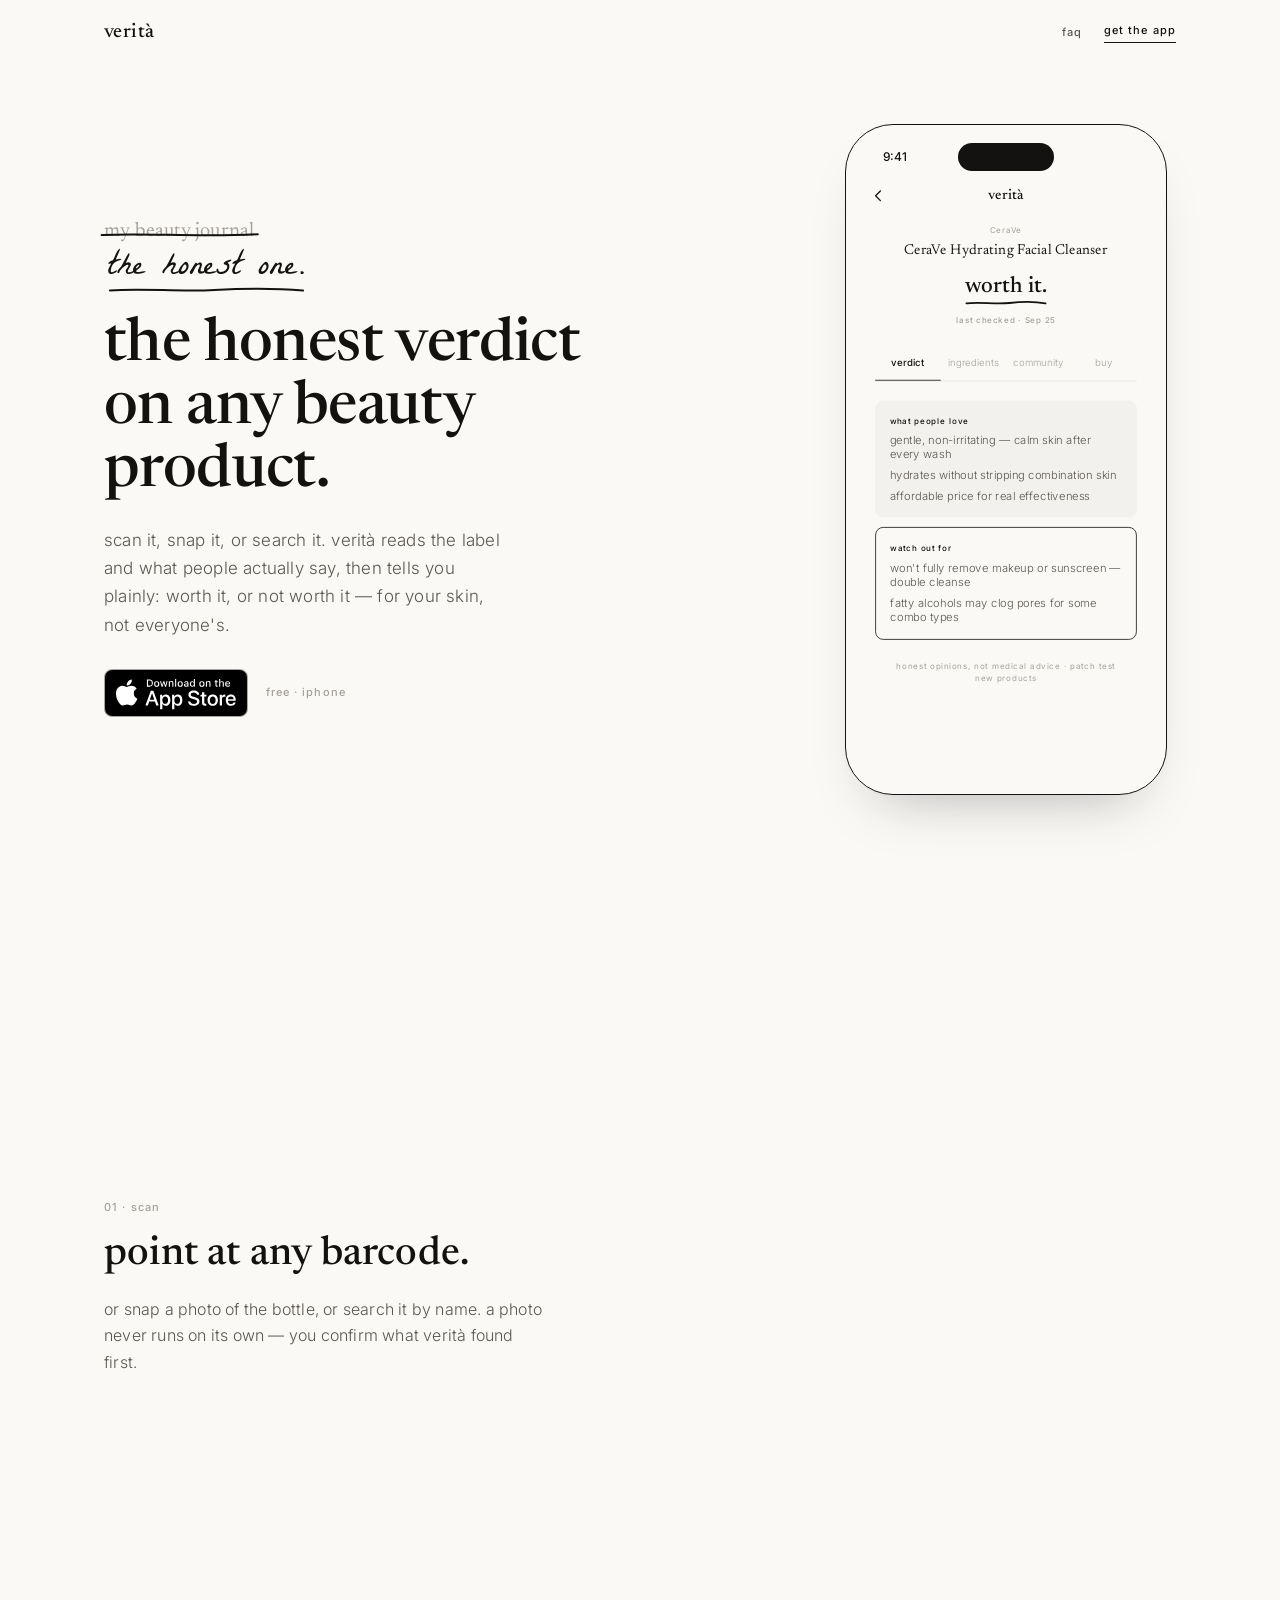
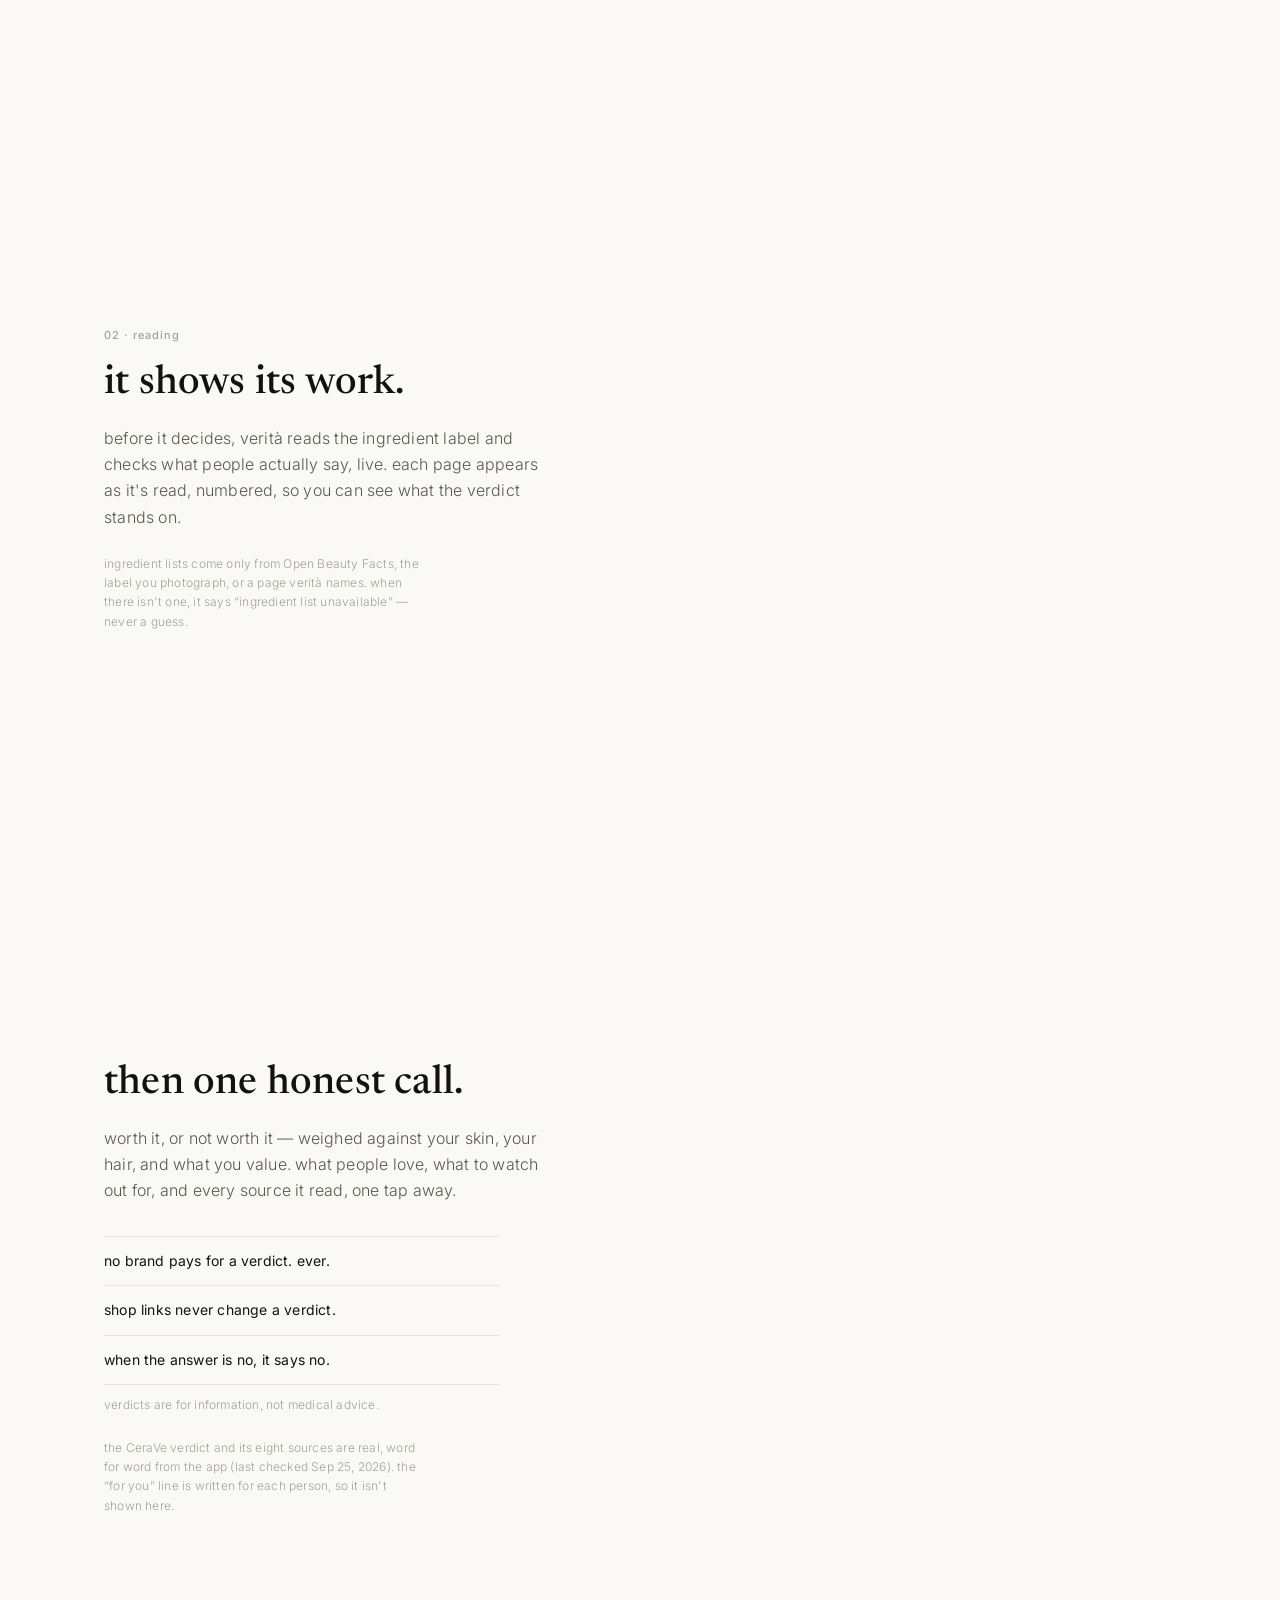
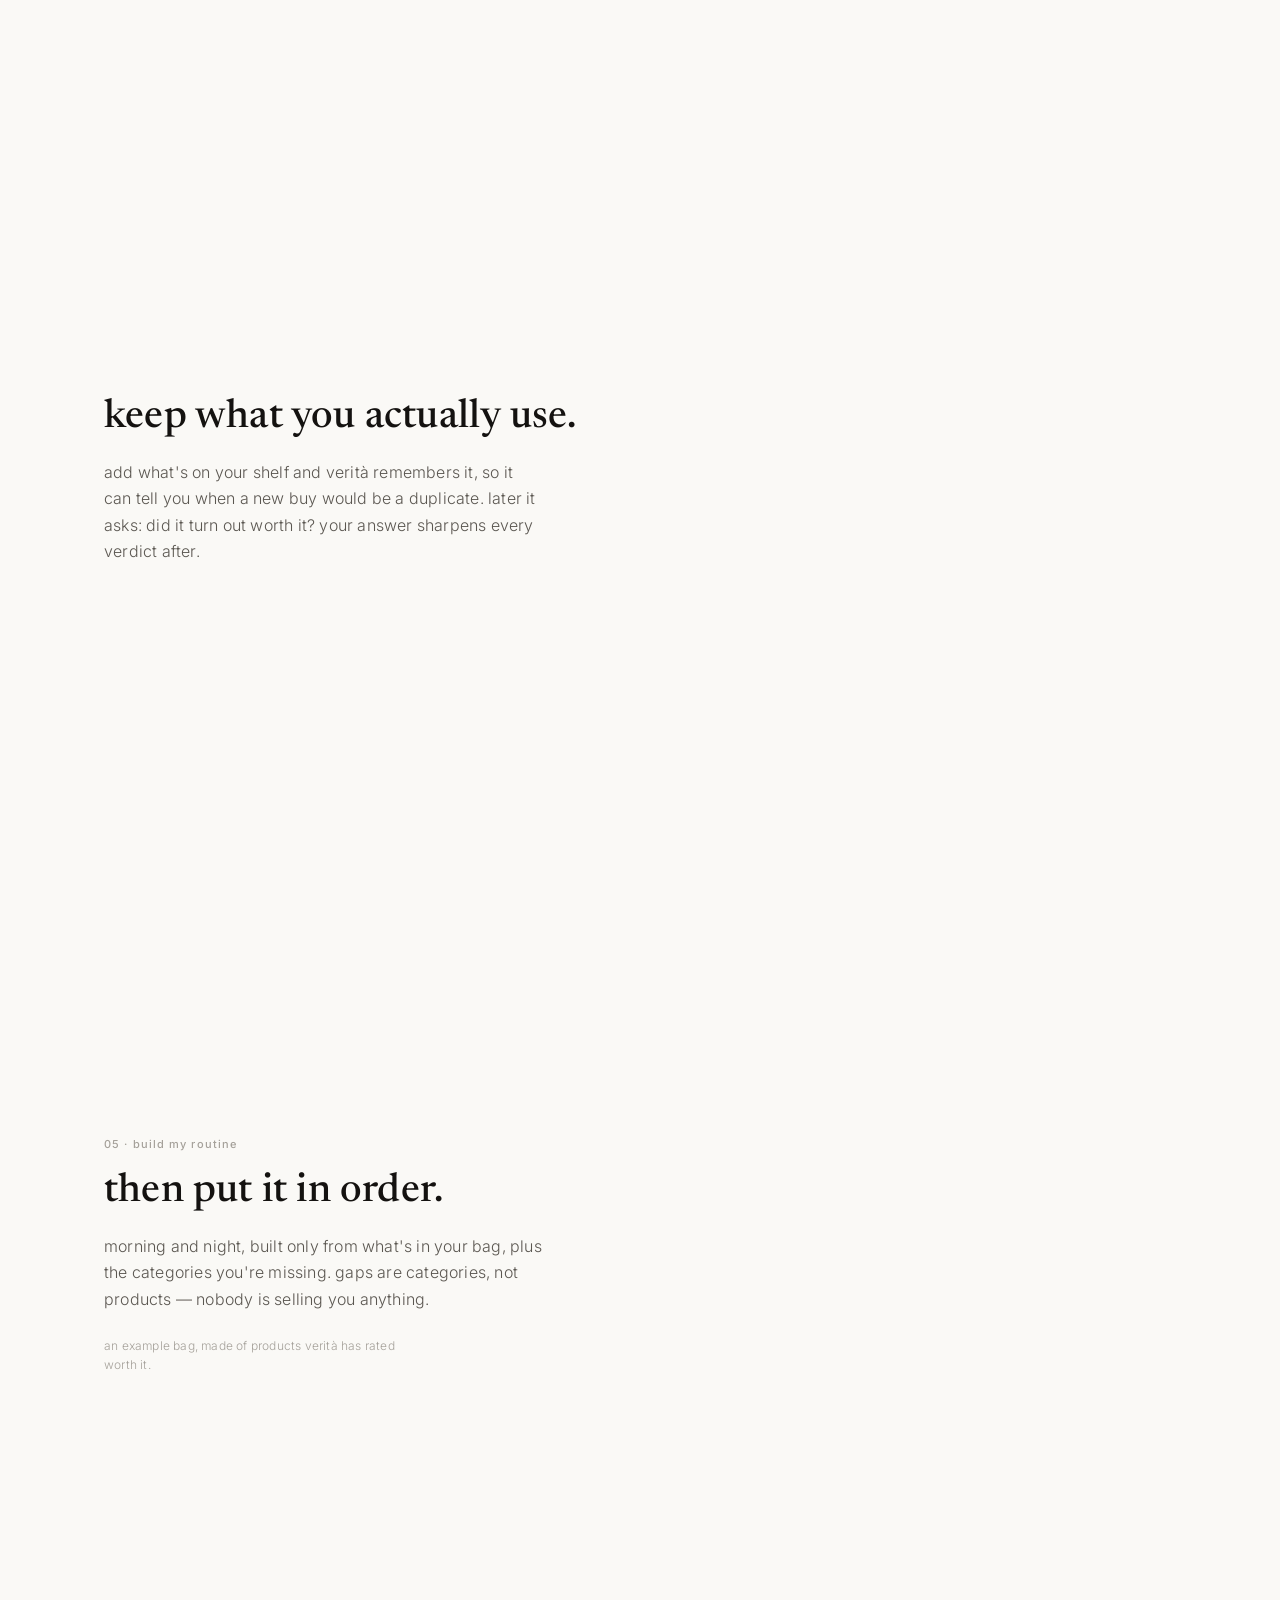
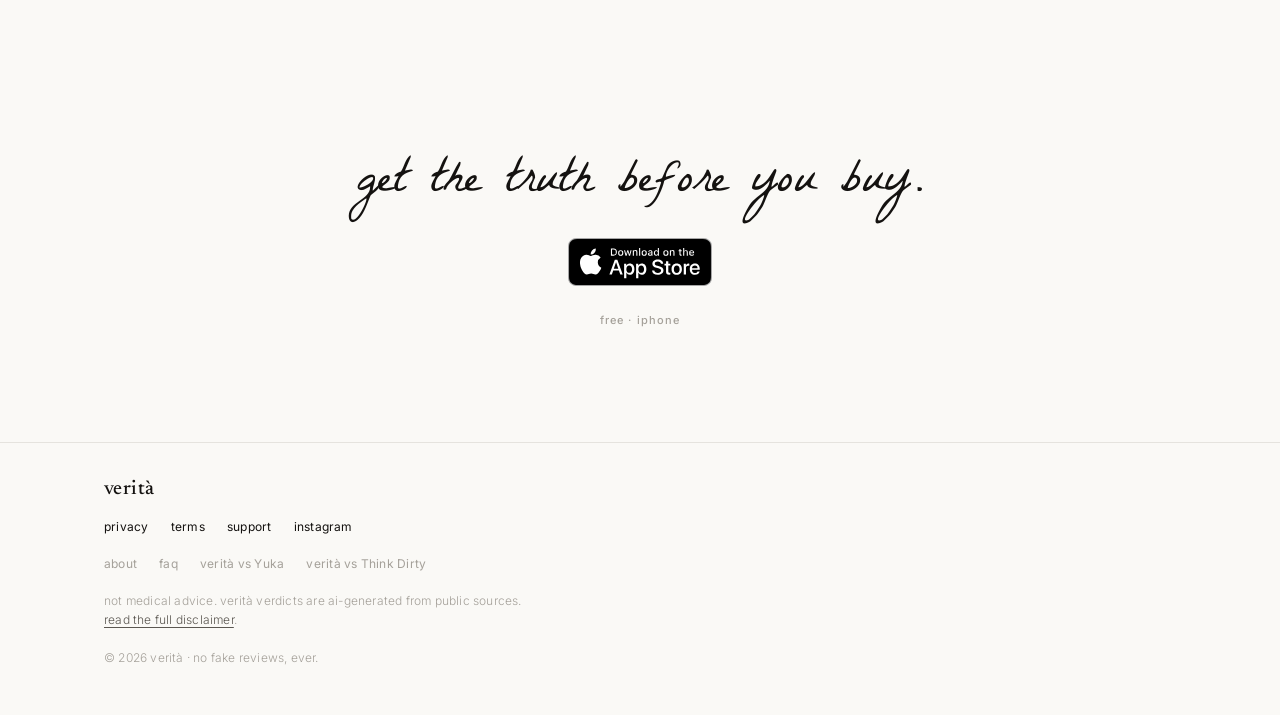
==== commit 1da5510b: "Add medical disclaimer: /disclaimer page + footer line on every page - new /disclaimer in the journa" ====
--- a/index.html
+++ b/index.html
@@ -406,6 +406,7 @@
       <li>shop links never change a verdict.</li>
       <li>when the answer is no, it says no.</li>
     </ul>
+    <p class="note rv">verdicts are for information, not medical advice.</p>
     <p class="note rv">the CeraVe verdict and its eight sources are real, word for word from the app (last checked Sep 25, 2026). the “for you” line is written for each person, so it isn't shown here.</p>
     <div class="slot"></div>
   </section>
@@ -442,6 +443,7 @@
     <a class="wordmark" href="/">verità</a>
     <nav aria-label="legal and contact"><a href="/privacy">privacy</a><a href="/terms">terms</a><a href="/support">support</a><a href="https://www.instagram.com/askverita/" rel="noopener">instagram</a></nav>
     <nav class="more" aria-label="more"><a href="/about">about</a><a href="/faq">faq</a><a href="/vs/verita-vs-yuka">verità vs Yuka</a><a href="/vs/verita-vs-think-dirty">verità vs Think Dirty</a></nav>
+    <p class="medical">not medical advice. verità verdicts are ai-generated from public sources. <a href="/disclaimer">read the full disclaimer</a>.</p>
     <small>© 2026 verità · no fake reviews, ever.</small>
   </div>
 </footer>
--- a/site.css
+++ b/site.css
@@ -43,6 +43,8 @@
 .foot nav a{font-size:12px;font-weight:400;letter-spacing:.02em;text-decoration:none;color:var(--ink);}
 .foot nav.more a{color:var(--muted);}
 .foot small{font-size:12px;color:var(--muted);}
+.foot .medical{font-size:12px;line-height:1.6;color:var(--muted);max-width:60ch;}
+.foot .medical a{color:var(--soft);}
 
 /* ─── document pages (about, faq, vs, support, privacy, terms) ─── */
 .doc{max-width:720px;margin:0 auto;padding:40px var(--gutter) 72px;}
